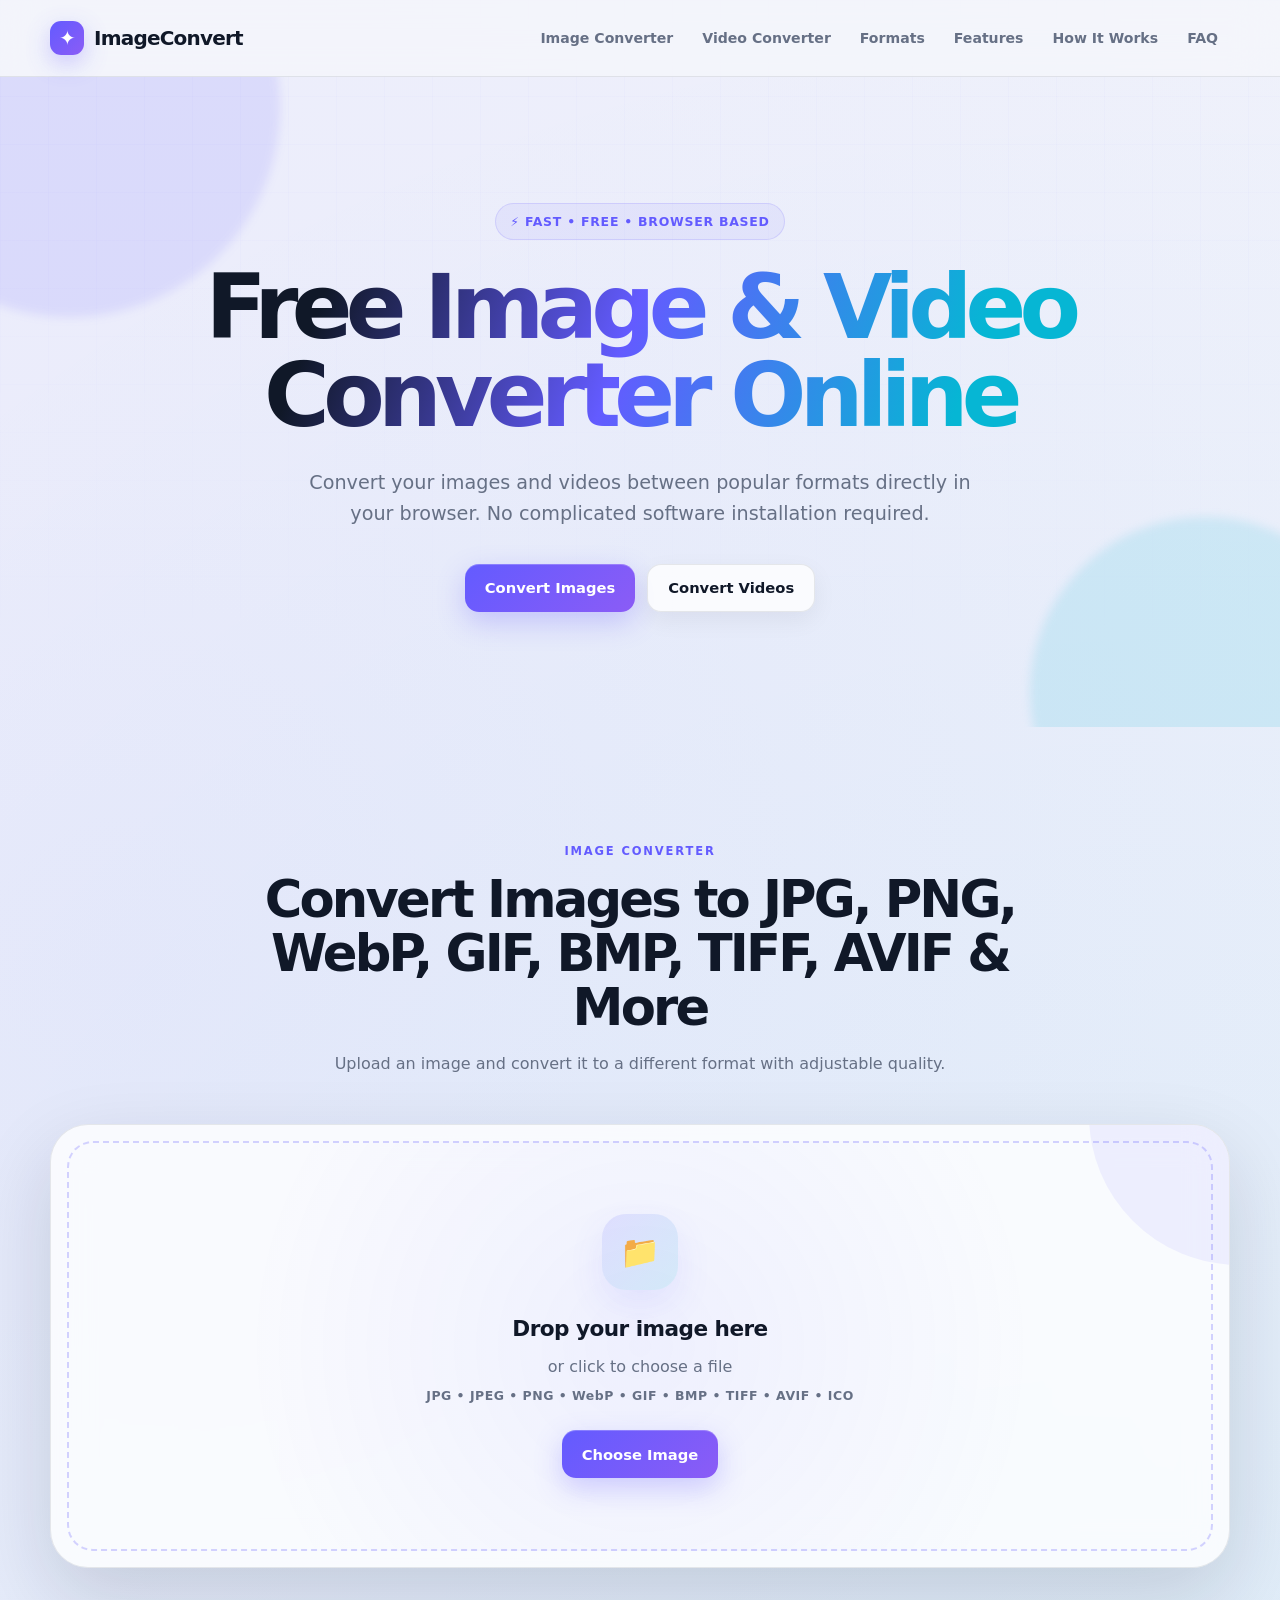
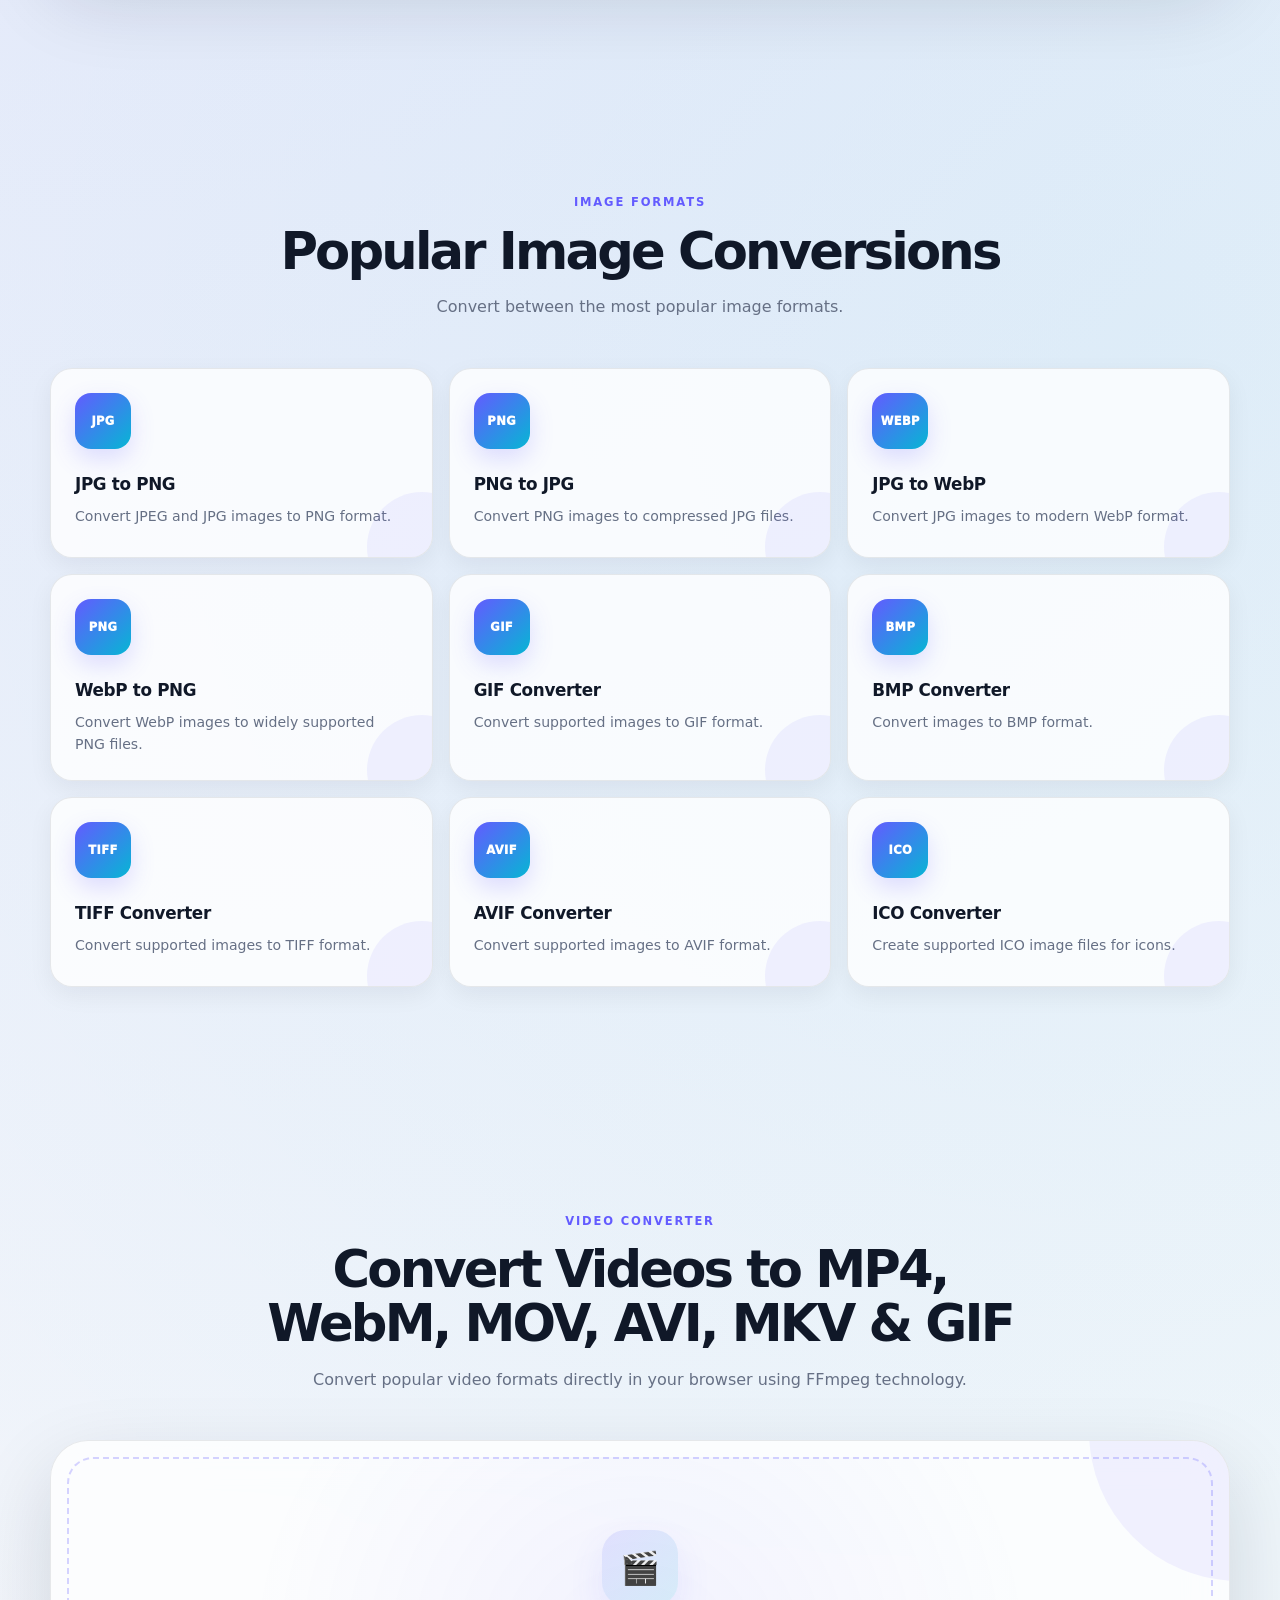
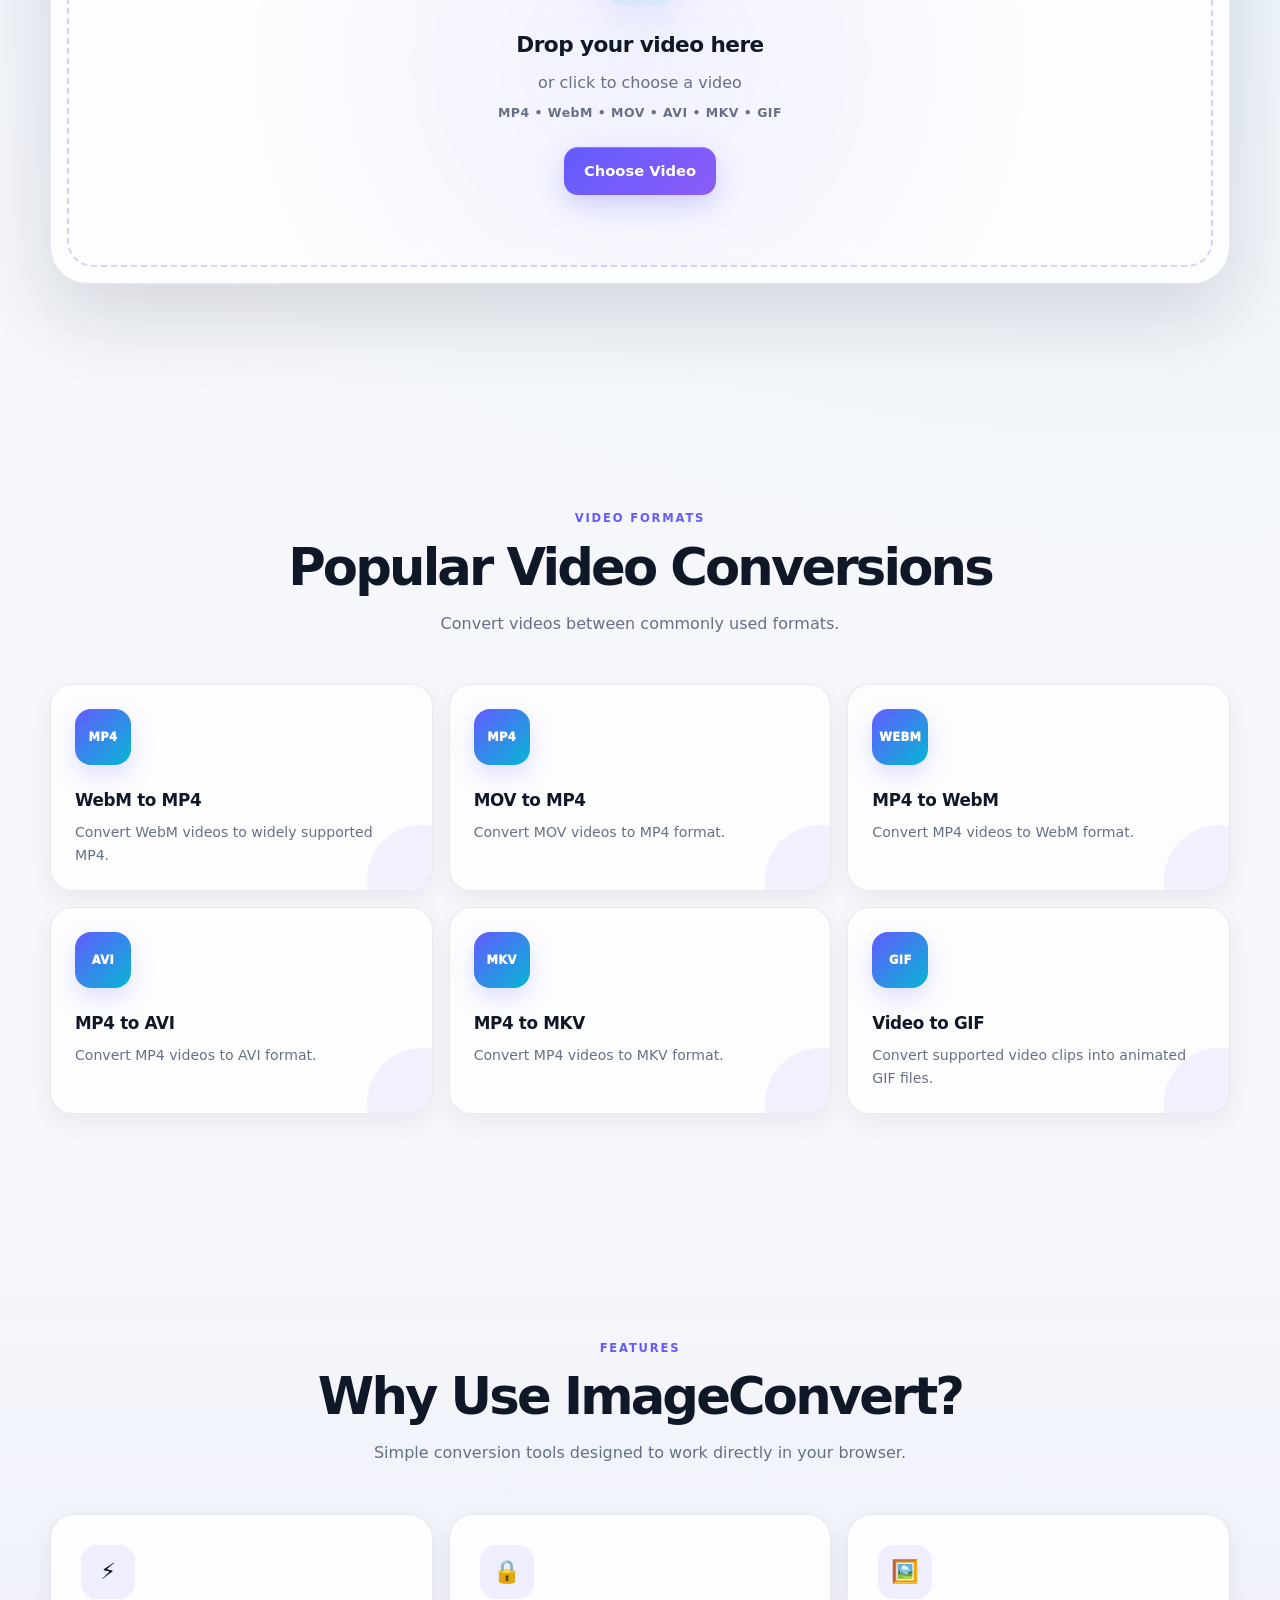
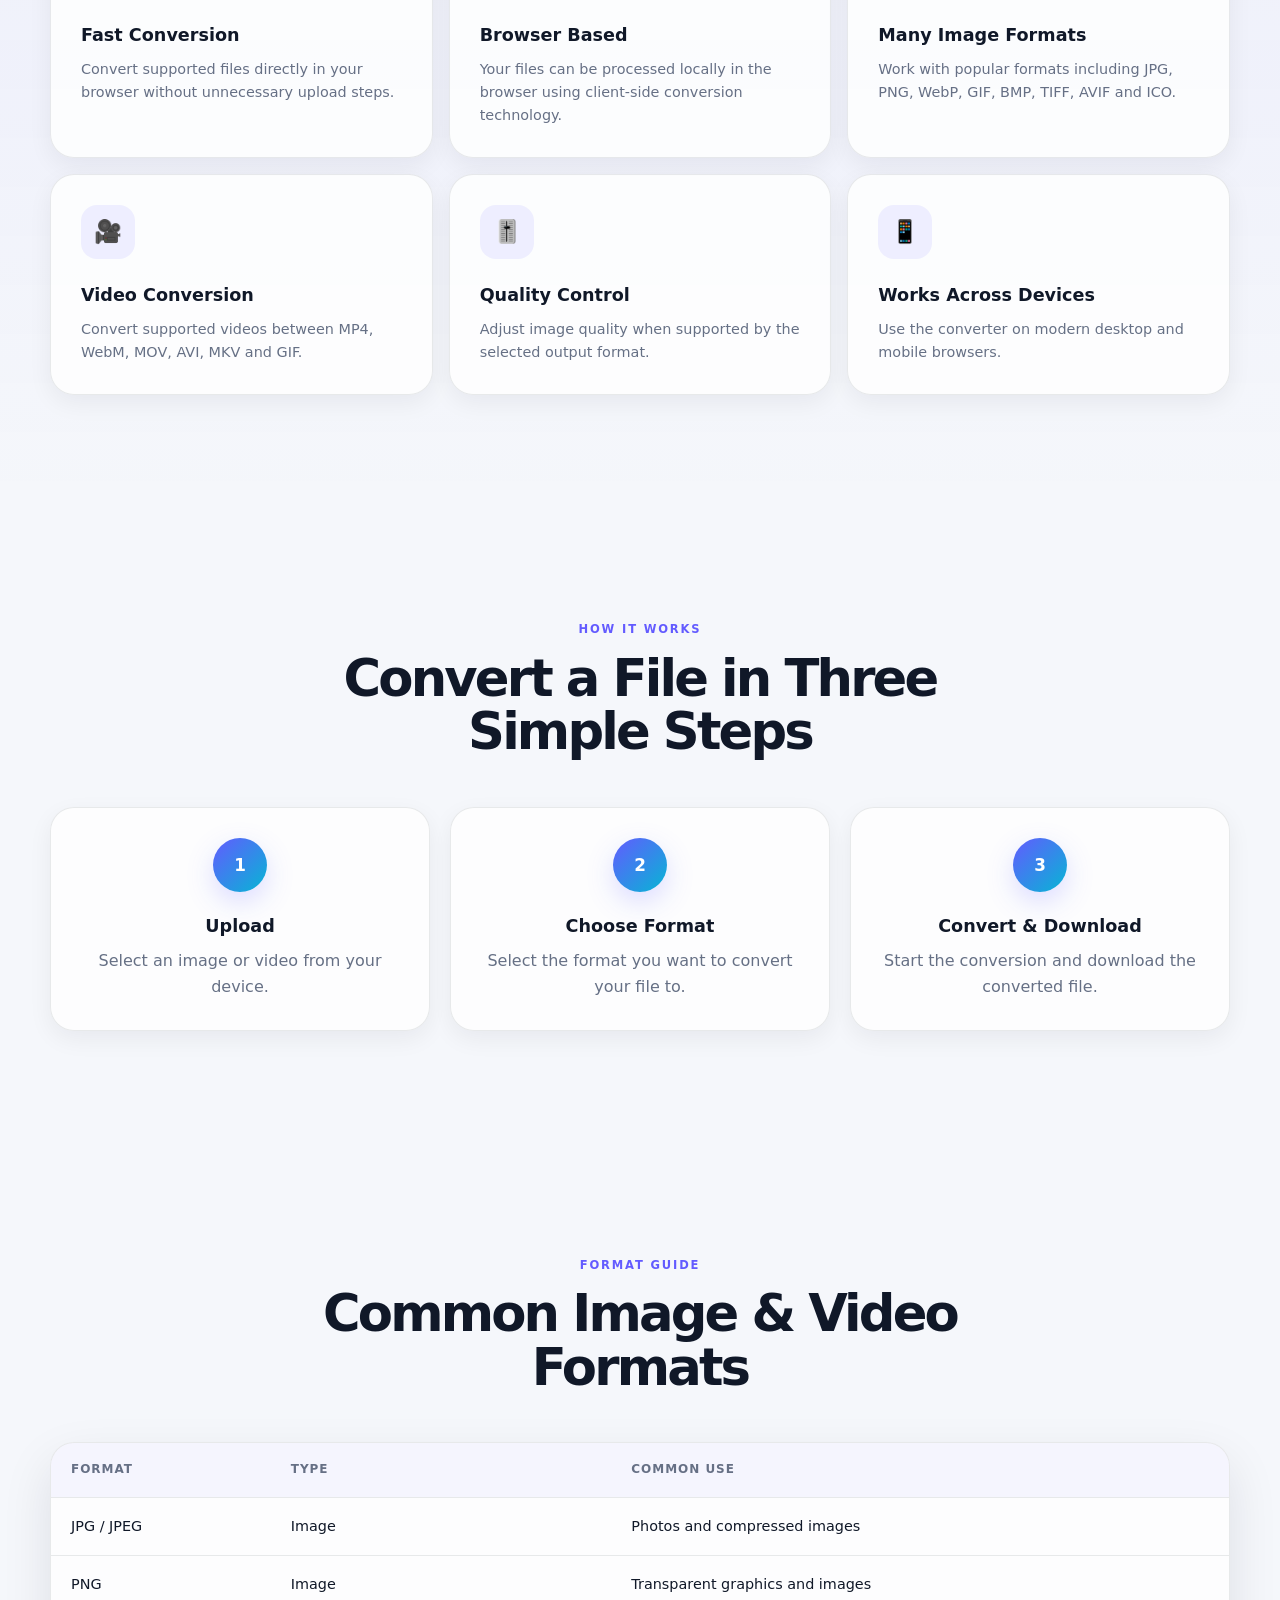
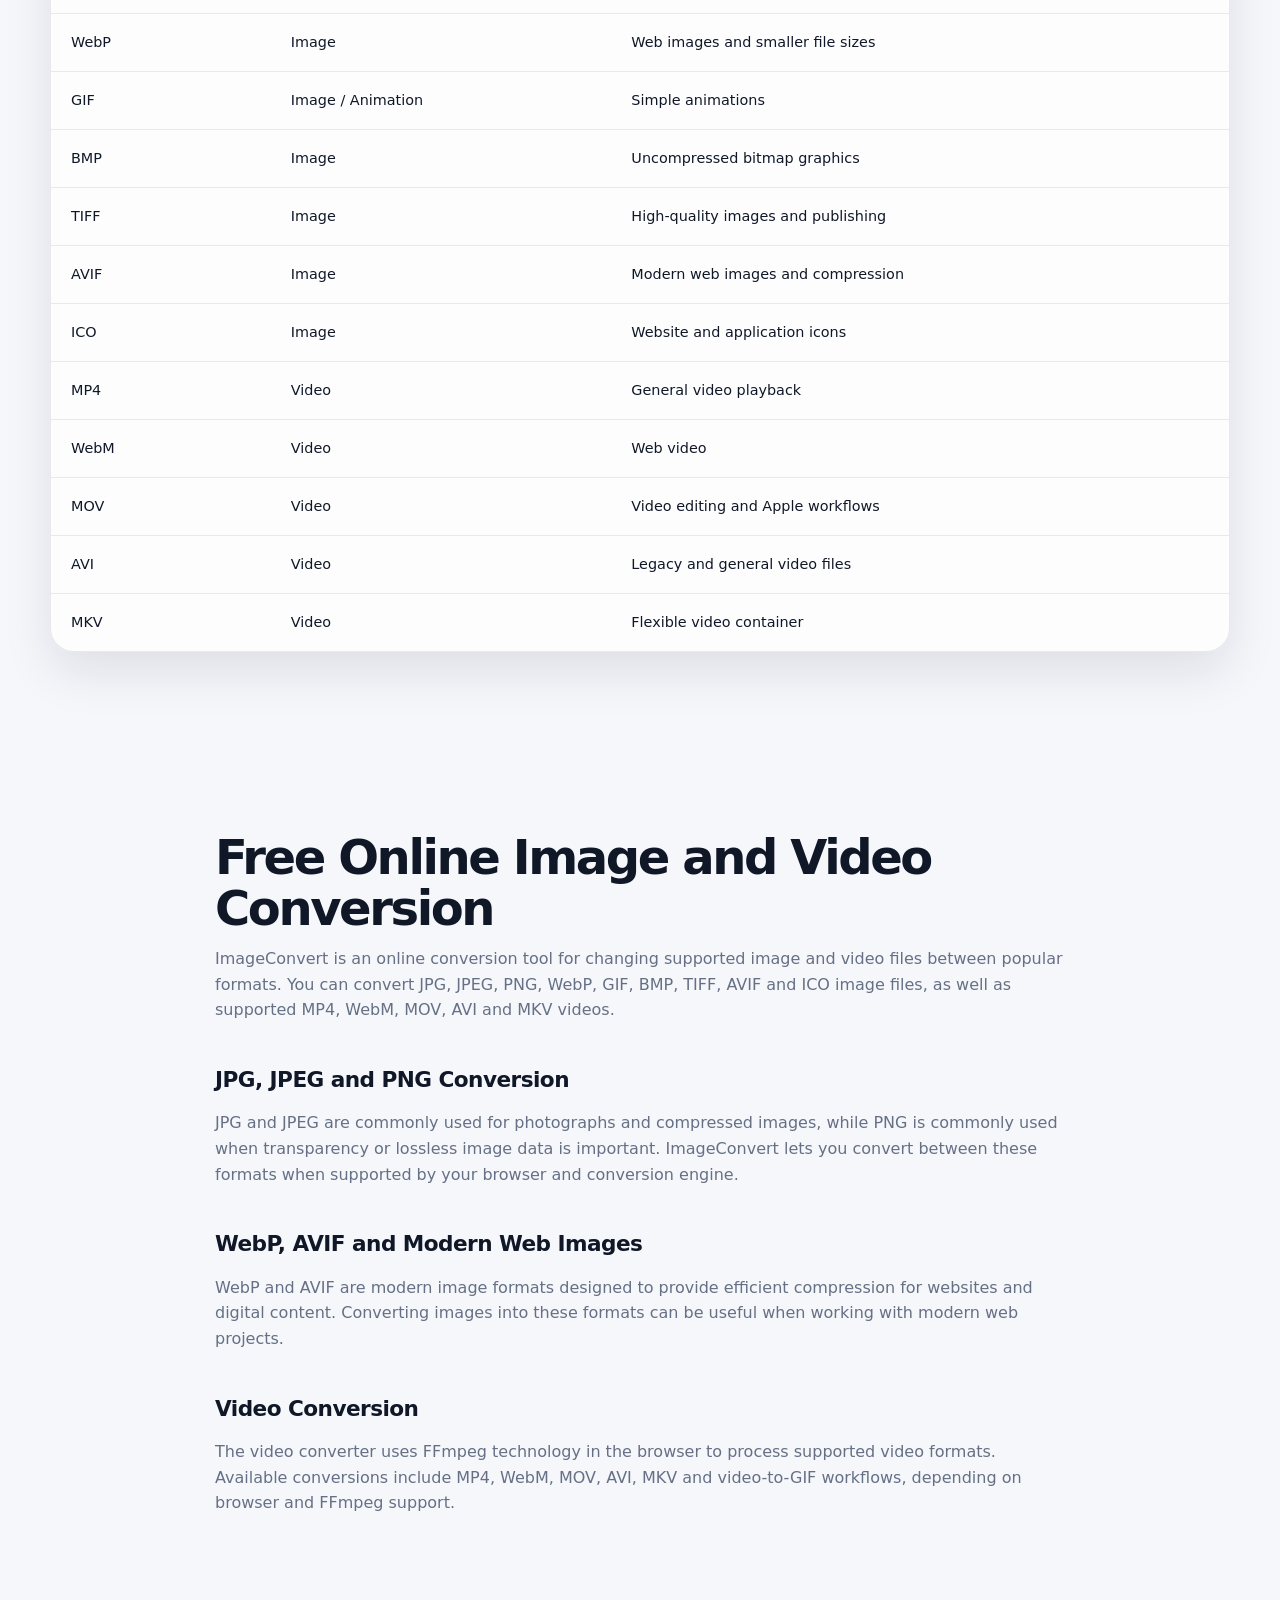
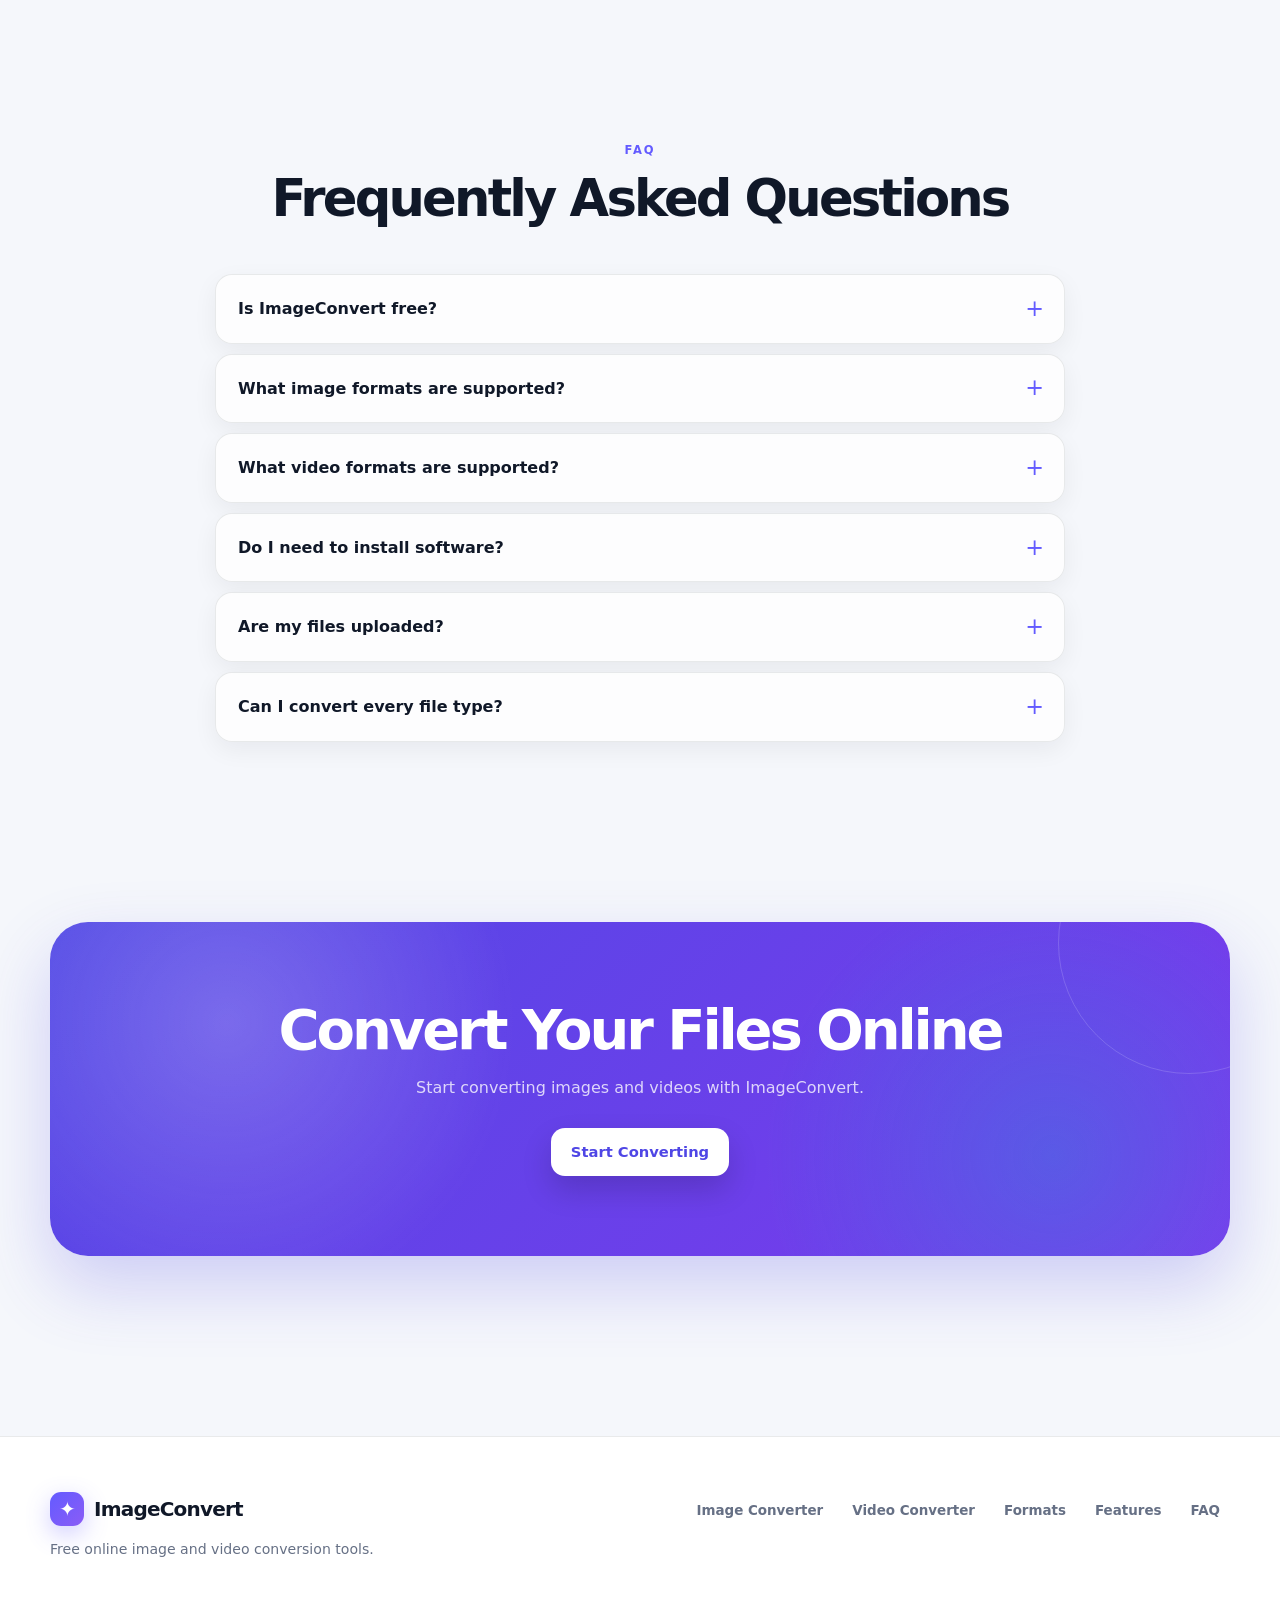
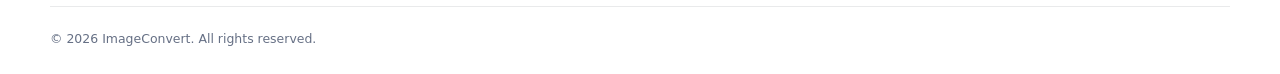
==== index.html @ 96476c04 "Modernized The Web" ====
<!DOCTYPE html>

<html lang="en">
<head>
  <meta charset="UTF-8">

  <meta name="viewport" content="width=device-width, initial-scale=1.0">

  <title>ImageConvert — Free Image & Video Converter Online</title>

<meta
name="description"
content="ImageConvert is a free online image and video converter. Convert JPG, PNG, WebP, GIF, BMP, TIFF, AVIF, ICO, MP4, WebM, MOV, AVI, MKV and more directly in your browser."

>

<meta
name="keywords"
content="image converter, video converter, JPG converter, PNG converter, WebP converter, GIF converter, BMP converter, TIFF converter, AVIF converter, ICO converter, MP4 converter, WebM converter, MOV converter, AVI converter, MKV converter, free online converter"

>

  <meta name="robots" content="index, follow">
  <meta name="author" content="ImageConvert">
  <meta name="theme-color" content="#2563eb">

  <!-- Google Search Console verification -->

  <meta name="google-site-verification" content="5adb2c5a9acb42a0">

  <!-- Favicon -->

  <link rel="icon" href="favicon.ico" type="image/x-icon">
  <link rel="shortcut icon" href="favicon.ico" type="image/x-icon">

  <!-- Open Graph -->

  <meta property="og:title" content="ImageConvert — Free Image & Video Converter">
  <meta
    property="og:description"
    content="Convert images and videos online for free. Supports JPG, PNG, WebP, GIF, BMP, TIFF, AVIF, ICO, MP4, WebM, MOV, AVI, MKV and more."
  >
  <meta property="og:type" content="website">
  <meta property="og:url" content="https://pcdemon12king.github.io/Image-Convert/">
  <meta property="og:image" content="https://pcdemon12king.github.io/Image-Convert/favicon.ico">

  <!-- Twitter -->

  <meta name="twitter:card" content="summary">
  <meta name="twitter:title" content="ImageConvert — Free Image & Video Converter">
  <meta
    name="twitter:description"
    content="Free browser-based image and video converter supporting many popular formats."
  >

  <!-- Structured Data -->

  <script type="application/ld+json">
  {
    "@context": "https://schema.org",
    "@type": "WebApplication",
    "name": "ImageConvert",
    "url": "https://pcdemon12king.github.io/Image-Convert/",
    "description": "Free online image and video converter supporting JPG, PNG, WebP, GIF, BMP, TIFF, AVIF, ICO, MP4, WebM, MOV, AVI and MKV.",
    "applicationCategory": "MultimediaApplication",
    "operatingSystem": "Web Browser",
    "offers": {
      "@type": "Offer",
      "price": "0",
      "priceCurrency": "USD"
    }
  }
  </script>

  <!-- FAQ Structured Data -->

  <script type="application/ld+json">
  {
    "@context": "https://schema.org",
    "@type": "FAQPage",
    "mainEntity": [
      {
        "@type": "Question",
        "name": "Is ImageConvert free?",
        "acceptedAnswer": {
          "@type": "Answer",
          "text": "Yes. ImageConvert provides free image and video conversion directly in your browser."
        }
      },
      {
        "@type": "Question",
        "name": "Which image formats can I convert?",
        "acceptedAnswer": {
          "@type": "Answer",
          "text": "ImageConvert supports popular image formats including JPG, JPEG, PNG, WebP, GIF, BMP, TIFF, AVIF and ICO, depending on browser and FFmpeg support."
        }
      },
      {
        "@type": "Question",
        "name": "Which video formats can I convert?",
        "acceptedAnswer": {
          "@type": "Answer",
          "text": "ImageConvert supports popular video formats including MP4, WebM, MOV, AVI and MKV, with additional formats depending on FFmpeg support."
        }
      },
      {
        "@type": "Question",
        "name": "Are my files uploaded to a server?",
        "acceptedAnswer": {
          "@type": "Answer",
          "text": "The converter is designed to process files in your browser using client-side technology."
        }
      }
    ]
  }
  </script>

  <!-- Stylesheet -->

  <link rel="stylesheet" href="style.css">
</head>

<body>

  <!-- =========================
       NAVIGATION
  ========================== -->

  <header class="navbar">
    <div class="container nav-container">


  <a href="#home" class="logo" aria-label="ImageConvert Home">
    ImageConvert
  </a>

  <nav class="nav-links" aria-label="Main navigation">
    <a href="#image-converter">Image Converter</a>
    <a href="#video-converter">Video Converter</a>
    <a href="#formats">Formats</a>
    <a href="#features">Features</a>
    <a href="#how-it-works">How It Works</a>
    <a href="#faq">FAQ</a>
  </nav>


</div>


  </header>

  <!-- =========================
       HERO
  ========================== -->

  <main id="home">


<section class="hero">
  <div class="container hero-content">

    <span class="hero-badge">
      ⚡ Fast • Free • Browser Based
    </span>

    <h1>
      Free Image & Video Converter Online
    </h1>

    <p>
      Convert your images and videos between popular formats directly
      in your browser. No complicated software installation required.
    </p>

    <div class="hero-buttons">
      <a href="#image-converter" class="button primary-button">
        Convert Images
      </a>

      <a href="#video-converter" class="button secondary-button">
        Convert Videos
      </a>
    </div>

  </div>
</section>


<!-- =========================
     IMAGE CONVERTER
========================== -->
<section id="image-converter" class="converter-section">
  <div class="container">

    <div class="section-heading">
      <span class="section-label">IMAGE CONVERTER</span>

      <h2>
        Convert Images to JPG, PNG, WebP, GIF, BMP, TIFF, AVIF & More
      </h2>

      <p>
        Upload an image and convert it to a different format with
        adjustable quality.
      </p>
    </div>


    <div class="converter-card">

      <!-- Drop Zone -->
      <div
        id="dropZone"
        class="drop-zone"
        role="button"
        tabindex="0"
        aria-label="Upload an image"
      >

        <div class="upload-icon">
          📁
        </div>

        <h3>
          Drop your image here
        </h3>

        <p>
          or click to choose a file
        </p>

        <p class="supported-text">
          JPG • JPEG • PNG • WebP • GIF • BMP • TIFF • AVIF • ICO
        </p>

        <input
          id="fileInput"
          type="file"
          accept="image/*,.jpg,.jpeg,.png,.webp,.gif,.bmp,.tif,.tiff,.avif,.ico"
          hidden
        >

        <button
          type="button"
          class="button primary-button"
          onclick="document.getElementById('fileInput').click()"
        >
          Choose Image
        </button>

      </div>


      <!-- Image Editor -->
      <div id="editor" class="editor" hidden>

        <div class="editor-preview">

          <div class="preview-container">
            <img
              id="previewImage"
              src=""
              alt="Selected image preview"
            >
          </div>

          <div class="file-details">
            <strong id="fileName">
              No file selected
            </strong>

            <div class="file-stats">
              <span id="originalSize">0 KB</span>
              <span id="dimensions">0 × 0</span>
            </div>
          </div>

        </div>


        <div class="editor-controls">

          <!-- Image Format -->
          <div class="control-group">

            <label for="formatSelect">
              Convert Image To
            </label>

            <select id="formatSelect">

              <option value="jpg">
                JPG / JPEG
              </option>

              <option value="png">
                PNG
              </option>

              <option value="webp">
                WebP
              </option>

              <option value="gif">
                GIF
              </option>

              <option value="bmp">
                BMP
              </option>

              <option value="tiff">
                TIFF
              </option>

              <option value="avif">
                AVIF
              </option>

              <option value="ico">
                ICO
              </option>

            </select>

          </div>


          <!-- Quality -->
          <div class="control-group">

            <label for="qualitySlider">
              Quality:
              <span id="qualityValue">85%</span>
            </label>

            <input
              id="qualitySlider"
              type="range"
              min="10"
              max="100"
              value="85"
            >

          </div>


          <!-- Convert -->
          <button
            id="convertButton"
            class="button primary-button convert-button"
            type="button"
          >
            Convert & Download
          </button>


          <!-- Reset -->
          <button
            id="resetButton"
            class="button secondary-button"
            type="button"
          >
            Choose Another File
          </button>

        </div>

      </div>

    </div>

  </div>
</section>


<!-- =========================
     POPULAR IMAGE CONVERSIONS
========================== -->
<section id="formats" class="popular-section">
  <div class="container">

    <div class="section-heading">

      <span class="section-label">
        IMAGE FORMATS
      </span>

      <h2>
        Popular Image Conversions
      </h2>

      <p>
        Convert between the most popular image formats.
      </p>

    </div>


    <div class="popular-grid">

      <article class="popular-card">
        <div class="format-icon">JPG</div>
        <h3>JPG to PNG</h3>
        <p>Convert JPEG and JPG images to PNG format.</p>
      </article>

      <article class="popular-card">
        <div class="format-icon">PNG</div>
        <h3>PNG to JPG</h3>
        <p>Convert PNG images to compressed JPG files.</p>
      </article>

      <article class="popular-card">
        <div class="format-icon">WEBP</div>
        <h3>JPG to WebP</h3>
        <p>Convert JPG images to modern WebP format.</p>
      </article>

      <article class="popular-card">
        <div class="format-icon">PNG</div>
        <h3>WebP to PNG</h3>
        <p>Convert WebP images to widely supported PNG files.</p>
      </article>

      <article class="popular-card">
        <div class="format-icon">GIF</div>
        <h3>GIF Converter</h3>
        <p>Convert supported images to GIF format.</p>
      </article>

      <article class="popular-card">
        <div class="format-icon">BMP</div>
        <h3>BMP Converter</h3>
        <p>Convert images to BMP format.</p>
      </article>

      <article class="popular-card">
        <div class="format-icon">TIFF</div>
        <h3>TIFF Converter</h3>
        <p>Convert supported images to TIFF format.</p>
      </article>

      <article class="popular-card">
        <div class="format-icon">AVIF</div>
        <h3>AVIF Converter</h3>
        <p>Convert supported images to AVIF format.</p>
      </article>

      <article class="popular-card">
        <div class="format-icon">ICO</div>
        <h3>ICO Converter</h3>
        <p>Create supported ICO image files for icons.</p>
      </article>

    </div>

  </div>
</section>


<!-- =========================
     VIDEO CONVERTER
========================== -->
<section id="video-converter" class="converter-section video-section">
  <div class="container">

    <div class="section-heading">

      <span class="section-label">
        VIDEO CONVERTER
      </span>

      <h2>
        Convert Videos to MP4, WebM, MOV, AVI, MKV & GIF
      </h2>

      <p>
        Convert popular video formats directly in your browser using
        FFmpeg technology.
      </p>

    </div>


    <div class="converter-card">

      <!-- Video Drop Zone -->
      <div
        id="videoDropZone"
        class="drop-zone"
        role="button"
        tabindex="0"
        aria-label="Upload a video"
      >

        <div class="upload-icon">
          🎬
        </div>

        <h3>
          Drop your video here
        </h3>

        <p>
          or click to choose a video
        </p>

        <p class="supported-text">
          MP4 • WebM • MOV • AVI • MKV • GIF
        </p>

        <input
          id="videoInput"
          type="file"
          accept="video/*,.mp4,.webm,.mov,.avi,.mkv,.gif"
          hidden
        >

        <button
          type="button"
          class="button primary-button"
          onclick="document.getElementById('videoInput').click()"
        >
          Choose Video
        </button>

      </div>


      <!-- Video Editor -->
      <div id="videoEditor" class="editor" hidden>

        <div class="editor-preview">

          <div class="preview-container">

            <video
              id="videoPreview"
              controls
              preload="metadata"
            ></video>

          </div>

          <div class="file-details">

            <strong id="videoFileName">
              No video selected
            </strong>

            <div class="file-stats">
              <span id="videoFileSize">0 KB</span>
              <span id="videoDuration">0:00</span>
            </div>

          </div>

        </div>


        <div class="editor-controls">

          <!-- Video Format -->
          <div class="control-group">

            <label for="videoFormatSelect">
              Convert Video To
            </label>

            <select id="videoFormatSelect">

              <option value="mp4">
                MP4
              </option>

              <option value="webm">
                WebM
              </option>

              <option value="mov">
                MOV
              </option>

              <option value="avi">
                AVI
              </option>

              <option value="mkv">
                MKV
              </option>

              <option value="gif">
                GIF
              </option>

            </select>

          </div>


          <!-- Video Convert -->
          <button
            id="videoConvertButton"
            class="button primary-button convert-button"
            type="button"
          >
            Convert Video & Download
          </button>


          <!-- Video Reset -->
          <button
            id="videoResetButton"
            class="button secondary-button"
            type="button"
          >
            Choose Another Video
          </button>

        </div>

      </div>

    </div>

  </div>
</section>


<!-- =========================
     VIDEO FORMATS
========================== -->
<section class="popular-section">
  <div class="container">

    <div class="section-heading">

      <span class="section-label">
        VIDEO FORMATS
      </span>

      <h2>
        Popular Video Conversions
      </h2>

      <p>
        Convert videos between commonly used formats.
      </p>

    </div>


    <div class="popular-grid">

      <article class="popular-card">
        <div class="format-icon">MP4</div>
        <h3>WebM to MP4</h3>
        <p>Convert WebM videos to widely supported MP4.</p>
      </article>

      <article class="popular-card">
        <div class="format-icon">MP4</div>
        <h3>MOV to MP4</h3>
        <p>Convert MOV videos to MP4 format.</p>
      </article>

      <article class="popular-card">
        <div class="format-icon">WEBM</div>
        <h3>MP4 to WebM</h3>
        <p>Convert MP4 videos to WebM format.</p>
      </article>

      <article class="popular-card">
        <div class="format-icon">AVI</div>
        <h3>MP4 to AVI</h3>
        <p>Convert MP4 videos to AVI format.</p>
      </article>

      <article class="popular-card">
        <div class="format-icon">MKV</div>
        <h3>MP4 to MKV</h3>
        <p>Convert MP4 videos to MKV format.</p>
      </article>

      <article class="popular-card">
        <div class="format-icon">GIF</div>
        <h3>Video to GIF</h3>
        <p>Convert supported video clips into animated GIF files.</p>
      </article>

    </div>

  </div>
</section>


<!-- =========================
     FEATURES
========================== -->
<section id="features" class="features-section">
  <div class="container">

    <div class="section-heading">

      <span class="section-label">
        FEATURES
      </span>

      <h2>
        Why Use ImageConvert?
      </h2>

      <p>
        Simple conversion tools designed to work directly in your browser.
      </p>

    </div>


    <div class="features-grid">

      <article class="feature-card">
        <div class="feature-icon">⚡</div>

        <h3>
          Fast Conversion
        </h3>

        <p>
          Convert supported files directly in your browser without
          unnecessary upload steps.
        </p>
      </article>


      <article class="feature-card">
        <div class="feature-icon">🔒</div>

        <h3>
          Browser Based
        </h3>

        <p>
          Your files can be processed locally in the browser using
          client-side conversion technology.
        </p>
      </article>


      <article class="feature-card">
        <div class="feature-icon">🖼️</div>

        <h3>
          Many Image Formats
        </h3>

        <p>
          Work with popular formats including JPG, PNG, WebP, GIF,
          BMP, TIFF, AVIF and ICO.
        </p>
      </article>


      <article class="feature-card">
        <div class="feature-icon">🎥</div>

        <h3>
          Video Conversion
        </h3>

        <p>
          Convert supported videos between MP4, WebM, MOV, AVI,
          MKV and GIF.
        </p>
      </article>


      <article class="feature-card">
        <div class="feature-icon">🎚️</div>

        <h3>
          Quality Control
        </h3>

        <p>
          Adjust image quality when supported by the selected output format.
        </p>
      </article>


      <article class="feature-card">
        <div class="feature-icon">📱</div>

        <h3>
          Works Across Devices
        </h3>

        <p>
          Use the converter on modern desktop and mobile browsers.
        </p>
      </article>

    </div>

  </div>
</section>


<!-- =========================
     HOW IT WORKS
========================== -->
<section id="how-it-works" class="how-section">
  <div class="container">

    <div class="section-heading">

      <span class="section-label">
        HOW IT WORKS
      </span>

      <h2>
        Convert a File in Three Simple Steps
      </h2>

    </div>


    <div class="steps-grid">

      <article class="step-card">

        <div class="step-number">
          1
        </div>

        <h3>
          Upload
        </h3>

        <p>
          Select an image or video from your device.
        </p>

      </article>


      <article class="step-card">

        <div class="step-number">
          2
        </div>

        <h3>
          Choose Format
        </h3>

        <p>
          Select the format you want to convert your file to.
        </p>

      </article>


      <article class="step-card">

        <div class="step-number">
          3
        </div>

        <h3>
          Convert & Download
        </h3>

        <p>
          Start the conversion and download the converted file.
        </p>

      </article>

    </div>

  </div>
</section>


<!-- =========================
     FORMAT GUIDE
========================== -->
<section class="format-guide">
  <div class="container">

    <div class="section-heading">

      <span class="section-label">
        FORMAT GUIDE
      </span>

      <h2>
        Common Image & Video Formats
      </h2>

    </div>


    <div class="format-table-wrapper">

      <table class="format-table">

        <thead>
          <tr>
            <th>Format</th>
            <th>Type</th>
            <th>Common Use</th>
          </tr>
        </thead>

        <tbody>

          <tr>
            <td>JPG / JPEG</td>
            <td>Image</td>
            <td>Photos and compressed images</td>
          </tr>

          <tr>
            <td>PNG</td>
            <td>Image</td>
            <td>Transparent graphics and images</td>
          </tr>

          <tr>
            <td>WebP</td>
            <td>Image</td>
            <td>Web images and smaller file sizes</td>
          </tr>

          <tr>
            <td>GIF</td>
            <td>Image / Animation</td>
            <td>Simple animations</td>
          </tr>

          <tr>
            <td>BMP</td>
            <td>Image</td>
            <td>Uncompressed bitmap graphics</td>
          </tr>

          <tr>
            <td>TIFF</td>
            <td>Image</td>
            <td>High-quality images and publishing</td>
          </tr>

          <tr>
            <td>AVIF</td>
            <td>Image</td>
            <td>Modern web images and compression</td>
          </tr>

          <tr>
            <td>ICO</td>
            <td>Image</td>
            <td>Website and application icons</td>
          </tr>

          <tr>
            <td>MP4</td>
            <td>Video</td>
            <td>General video playback</td>
          </tr>

          <tr>
            <td>WebM</td>
            <td>Video</td>
            <td>Web video</td>
          </tr>

          <tr>
            <td>MOV</td>
            <td>Video</td>
            <td>Video editing and Apple workflows</td>
          </tr>

          <tr>
            <td>AVI</td>
            <td>Video</td>
            <td>Legacy and general video files</td>
          </tr>

          <tr>
            <td>MKV</td>
            <td>Video</td>
            <td>Flexible video container</td>
          </tr>

        </tbody>

      </table>

    </div>

  </div>
</section>


<!-- =========================
     SEO CONTENT
========================== -->
<section class="content-section">

  <div class="container">

    <h2>
      Free Online Image and Video Conversion
    </h2>

    <p>
      ImageConvert is an online conversion tool for changing supported
      image and video files between popular formats. You can convert
      JPG, JPEG, PNG, WebP, GIF, BMP, TIFF, AVIF and ICO image files,
      as well as supported MP4, WebM, MOV, AVI and MKV videos.
    </p>

    <h3>
      JPG, JPEG and PNG Conversion
    </h3>

    <p>
      JPG and JPEG are commonly used for photographs and compressed
      images, while PNG is commonly used when transparency or lossless
      image data is important. ImageConvert lets you convert between
      these formats when supported by your browser and conversion engine.
    </p>

    <h3>
      WebP, AVIF and Modern Web Images
    </h3>

    <p>
      WebP and AVIF are modern image formats designed to provide
      efficient compression for websites and digital content. Converting
      images into these formats can be useful when working with modern
      web projects.
    </p>

    <h3>
      Video Conversion
    </h3>

    <p>
      The video converter uses FFmpeg technology in the browser to
      process supported video formats. Available conversions include
      MP4, WebM, MOV, AVI, MKV and video-to-GIF workflows, depending
      on browser and FFmpeg support.
    </p>

  </div>

</section>


<!-- =========================
     FAQ
========================== -->
<section id="faq" class="faq-section">

  <div class="container">

    <div class="section-heading">

      <span class="section-label">
        FAQ
      </span>

      <h2>
        Frequently Asked Questions
      </h2>

    </div>


    <div class="faq-list">

      <details class="faq-item">

        <summary>
          Is ImageConvert free?
        </summary>

        <p>
          Yes. ImageConvert is designed as a free browser-based
          image and video conversion tool.
        </p>

      </details>


      <details class="faq-item">

        <summary>
          What image formats are supported?
        </summary>

        <p>
          The interface supports popular formats including JPG,
          JPEG, PNG, WebP, GIF, BMP, TIFF, AVIF and ICO. Actual
          conversion support can depend on the browser and FFmpeg build.
        </p>

      </details>


      <details class="faq-item">

        <summary>
          What video formats are supported?
        </summary>

        <p>
          The video converter interface supports MP4, WebM, MOV,
          AVI, MKV and GIF workflows. Actual codec support depends
          on the FFmpeg build used by the application.
        </p>

      </details>


      <details class="faq-item">

        <summary>
          Do I need to install software?
        </summary>

        <p>
          No. ImageConvert runs in a modern web browser.
        </p>

      </details>


      <details class="faq-item">

        <summary>
          Are my files uploaded?
        </summary>

        <p>
          The application is designed to process files locally in
          the browser. Your browser and the selected conversion
          operation determine how the file is processed.
        </p>

      </details>


      <details class="faq-item">

        <summary>
          Can I convert every file type?
        </summary>

        <p>
          Not necessarily. Supported formats and codecs depend on
          browser capabilities and the FFmpeg build included with
          the application. Some specialized formats may require
          additional processing support.
        </p>

      </details>

    </div>

  </div>

</section>


<!-- =========================
     CALL TO ACTION
========================== -->
<section class="cta-section">

  <div class="container">

    <div class="cta-content">

      <h2>
        Convert Your Files Online
      </h2>

      <p>
        Start converting images and videos with ImageConvert.
      </p>

      <a
        href="#image-converter"
        class="button primary-button"
      >
        Start Converting
      </a>

    </div>

  </div>

</section>


  </main>

  <!-- =========================
       FOOTER
  ========================== -->

  <footer class="footer">


<div class="container footer-content">

  <div>

    <a href="#home" class="logo">
      ImageConvert
    </a>

    <p>
      Free online image and video conversion tools.
    </p>

  </div>


  <div class="footer-links">

    <a href="#image-converter">
      Image Converter
    </a>

    <a href="#video-converter">
      Video Converter
    </a>

    <a href="#formats">
      Formats
    </a>

    <a href="#features">
      Features
    </a>

    <a href="#faq">
      FAQ
    </a>

  </div>

</div>


<div class="container footer-bottom">

  <p>
    © 2026 ImageConvert. All rights reserved.
  </p>

</div>


  </footer>

  <!-- =========================
       NOSCRIPT
  ========================== -->

  <noscript>
    <div class="noscript-message">
      ImageConvert requires JavaScript to perform file conversions.
      Please enable JavaScript in your browser.
    </div>
  </noscript>

  <!-- =========================
       FFMPEG.WASM
  ========================== -->

  <script src="https://cdn.jsdelivr.net/npm/@ffmpeg/ffmpeg@0.12.15/dist/umd/index.js"></script>

  <script src="https://cdn.jsdelivr.net/npm/@ffmpeg/util@0.12.2/dist/umd/index.js"></script>

  <!-- Application JavaScript -->

  <script src="app.js"></script>

</body>
</html>
---- style.css ----
:root {
--bg: #f5f7fb;
--bg-secondary: #ffffff;
--surface: rgba(255, 255, 255, 0.78);
--surface-solid: #ffffff;
--text: #101828;
--text-secondary: #667085;
--border: rgba(16, 24, 40, 0.09);
--primary: #635bff;
--primary-dark: #4f46e5;
--primary-light: #8b5cf6;
--accent: #06b6d4;
--success: #10b981;
--danger: #ef4444;
--shadow-sm: 0 8px 25px rgba(16, 24, 40, 0.06);
--shadow-md: 0 20px 50px rgba(16, 24, 40, 0.10);
--shadow-lg: 0 30px 80px rgba(16, 24, 40, 0.14);
--radius-sm: 12px;
--radius-md: 20px;
--radius-lg: 30px;
--radius-xl: 38px;
--max-width: 1180px;
--transition: 220ms cubic-bezier(.2, .8, .2, 1);
}

html[data-theme="dark"],
body.dark-mode {
--bg: #070a12;
--bg-secondary: #0d111c;
--surface: rgba(17, 24, 39, 0.76);
--surface-solid: #111827;
--text: #f8fafc;
--text-secondary: #94a3b8;
--border: rgba(255, 255, 255, 0.09);
--shadow-sm: 0 8px 25px rgba(0, 0, 0, 0.22);
--shadow-md: 0 20px 50px rgba(0, 0, 0, 0.30);
--shadow-lg: 0 30px 80px rgba(0, 0, 0, 0.40);
}

* {
  margin: 0;
  padding: 0;
  box-sizing: border-box;
  }

html {
scroll-behavior: smooth;
}

body {
min-height: 100vh;
background:
radial-gradient(circle at 10% 10%, rgba(99, 91, 255, 0.09), transparent 28%),
radial-gradient(circle at 90% 20%, rgba(6, 182, 212, 0.08), transparent 25%),
var(--bg);
color: var(--text);
font-family:
Inter,
ui-sans-serif,
system-ui,
-apple-system,
BlinkMacSystemFont,
"Segoe UI",
sans-serif;
line-height: 1.6;
overflow-x: hidden;
transition:
background var(--transition),
color var(--transition);
}

body::before {
content: "";
position: fixed;
inset: 0;
pointer-events: none;
z-index: -1;
background-image:
linear-gradient(rgba(99, 91, 255, 0.025) 1px, transparent 1px),
linear-gradient(90deg, rgba(99, 91, 255, 0.025) 1px, transparent 1px);
background-size: 48px 48px;
mask-image: linear-gradient(to bottom, black, transparent 75%);
}

a {
color: inherit;
text-decoration: none;
}

button,
input,
select {
font: inherit;
}

button {
border: 0;
}

img,
video {
max-width: 100%;
display: block;
}

.container {
width: min(calc(100% - 40px), var(--max-width));
margin-inline: auto;
}

/* =========================================
NAVBAR
========================================= */

.navbar {
position: sticky;
top: 0;
z-index: 1000;
border-bottom: 1px solid var(--border);
background: rgba(245, 247, 251, 0.72);
backdrop-filter: blur(22px);
-webkit-backdrop-filter: blur(22px);
transition:
background var(--transition),
border-color var(--transition);
}

body.dark-mode .navbar {
background: rgba(7, 10, 18, 0.72);
}

.nav-container {
min-height: 76px;
display: flex;
align-items: center;
justify-content: space-between;
gap: 24px;
}

.logo {
display: inline-flex;
align-items: center;
gap: 10px;
font-size: 1.25rem;
font-weight: 850;
letter-spacing: -0.04em;
white-space: nowrap;
}

.logo::before {
content: "✦";
width: 34px;
height: 34px;
display: grid;
place-items: center;
border-radius: 11px;
color: white;
background:
linear-gradient(135deg, var(--primary), var(--primary-light));
box-shadow: 0 8px 25px rgba(99, 91, 255, 0.30);
}

.nav-links {
display: flex;
align-items: center;
justify-content: center;
gap: 5px;
}

.nav-links a {
padding: 9px 12px;
border-radius: 10px;
color: var(--text-secondary);
font-size: 0.88rem;
font-weight: 650;
transition:
color var(--transition),
background var(--transition),
transform var(--transition);
}

.nav-links a:hover {
color: var(--text);
background: rgba(99, 91, 255, 0.08);
transform: translateY(-1px);
}

.theme-button {
width: 42px;
height: 42px;
flex: 0 0 42px;
display: grid;
place-items: center;
cursor: pointer;
border: 1px solid var(--border);
border-radius: 13px;
background: var(--surface);
color: var(--text);
box-shadow: var(--shadow-sm);
transition:
transform var(--transition),
background var(--transition),
box-shadow var(--transition);
}

.theme-button:hover {
transform: translateY(-2px) rotate(5deg);
box-shadow: var(--shadow-md);
}

/* =========================================
HERO
========================================= */

.hero {
position: relative;
min-height: 650px;
display: grid;
place-items: center;
padding: 110px 0 100px;
overflow: hidden;
}

.hero::before,
.hero::after {
content: "";
position: absolute;
border-radius: 50%;
filter: blur(5px);
pointer-events: none;
animation: floatOrb 9s ease-in-out infinite;
}

.hero::before {
width: 420px;
height: 420px;
top: -180px;
left: -140px;
background: rgba(99, 91, 255, 0.13);
}

.hero::after {
width: 350px;
height: 350px;
right: -100px;
bottom: -140px;
background: rgba(6, 182, 212, 0.12);
animation-delay: -3s;
}

.hero-content {
position: relative;
z-index: 2;
max-width: 900px;
text-align: center;
}

.hero-badge {
display: inline-flex;
align-items: center;
gap: 8px;
margin-bottom: 24px;
padding: 8px 14px;
border: 1px solid rgba(99, 91, 255, 0.16);
border-radius: 999px;
color: var(--primary);
background: rgba(99, 91, 255, 0.07);
font-size: 0.78rem;
font-weight: 800;
letter-spacing: 0.06em;
text-transform: uppercase;
}

.hero h1 {
max-width: 920px;
margin-inline: auto;
font-size: clamp(3rem, 7vw, 6.4rem);
line-height: 0.98;
letter-spacing: -0.075em;
font-weight: 900;
background:
linear-gradient(
110deg,
var(--text) 15%,
var(--primary) 48%,
var(--accent) 85%
);
-webkit-background-clip: text;
background-clip: text;
color: transparent;
}

.hero p {
max-width: 700px;
margin: 28px auto 0;
color: var(--text-secondary);
font-size: clamp(1rem, 2vw, 1.2rem);
}

.hero-buttons {
margin-top: 34px;
display: flex;
justify-content: center;
flex-wrap: wrap;
gap: 12px;
}

/* =========================================
BUTTONS
========================================= */

.button {
min-height: 48px;
display: inline-flex;
align-items: center;
justify-content: center;
gap: 9px;
padding: 0 20px;
border-radius: 14px;
cursor: pointer;
font-size: 0.92rem;
font-weight: 800;
transition:
transform var(--transition),
box-shadow var(--transition),
background var(--transition),
border-color var(--transition);
}

.button:hover {
transform: translateY(-3px);
}

.button:active {
transform: translateY(-1px) scale(0.98);
}

.primary-button {
color: white;
background:
linear-gradient(135deg, var(--primary), var(--primary-light));
box-shadow:
0 10px 28px rgba(99, 91, 255, 0.28),
inset 0 1px rgba(255, 255, 255, 0.22);
}

.primary-button:hover {
box-shadow:
0 16px 38px rgba(99, 91, 255, 0.38),
inset 0 1px rgba(255, 255, 255, 0.25);
}

.secondary-button {
color: var(--text);
border: 1px solid var(--border);
background: var(--surface);
box-shadow: var(--shadow-sm);
}

.secondary-button:hover {
border-color: rgba(99, 91, 255, 0.25);
background: rgba(99, 91, 255, 0.07);
}

.convert-button {
width: 100%;
}

.convert-button:disabled {
cursor: not-allowed;
opacity: 0.55;
transform: none;
}

/* =========================================
SECTIONS
========================================= */

.converter-section,
.popular-section,
.features-section,
.how-section,
.format-guide,
.content-section,
.faq-section,
.cta-section {
padding: 110px 0;
}

.section-heading {
max-width: 760px;
margin: 0 auto 48px;
text-align: center;
}

.section-label {
display: inline-block;
margin-bottom: 13px;
color: var(--primary);
font-size: 0.72rem;
font-weight: 900;
letter-spacing: 0.16em;
text-transform: uppercase;
}

.section-heading h2 {
font-size: clamp(2rem, 4vw, 3.5rem);
line-height: 1.05;
letter-spacing: -0.055em;
font-weight: 850;
}

.section-heading p {
margin-top: 16px;
color: var(--text-secondary);
}

/* =========================================
CONVERTER CARD
========================================= */

.converter-card {
position: relative;
overflow: hidden;
padding: 16px;
border: 1px solid var(--border);
border-radius: var(--radius-xl);
background: var(--surface);
box-shadow: var(--shadow-lg);
backdrop-filter: blur(20px);
-webkit-backdrop-filter: blur(20px);
}

.converter-card::before {
content: "";
position: absolute;
width: 300px;
height: 300px;
right: -160px;
top: -160px;
border-radius: 50%;
background: rgba(99, 91, 255, 0.08);
pointer-events: none;
}

/* =========================================
DROP ZONE
========================================= */

.drop-zone {
position: relative;
min-height: 410px;
display: flex;
flex-direction: column;
align-items: center;
justify-content: center;
padding: 50px 25px;
text-align: center;
border: 2px dashed rgba(99, 91, 255, 0.26);
border-radius: 26px;
background:
radial-gradient(
circle at center,
rgba(99, 91, 255, 0.07),
transparent 65%
);
cursor: pointer;
transition:
transform var(--transition),
border-color var(--transition),
background var(--transition),
box-shadow var(--transition);
}

.drop-zone:hover {
border-color: var(--primary);
background:
radial-gradient(
circle at center,
rgba(99, 91, 255, 0.12),
transparent 68%
);
box-shadow:
inset 0 0 50px rgba(99, 91, 255, 0.04);
}

.drop-zone.dragover {
border-color: var(--accent);
transform: scale(0.995);
background:
radial-gradient(
circle at center,
rgba(6, 182, 212, 0.13),
transparent 70%
);
}

.upload-icon {
width: 76px;
height: 76px;
display: grid;
place-items: center;
margin-bottom: 22px;
border-radius: 24px;
font-size: 2rem;
background:
linear-gradient(
135deg,
rgba(99, 91, 255, 0.14),
rgba(6, 182, 212, 0.12)
);
box-shadow:
0 15px 35px rgba(99, 91, 255, 0.10);
animation: uploadFloat 3.5s ease-in-out infinite;
}

.drop-zone h3 {
font-size: 1.35rem;
letter-spacing: -0.025em;
}

.drop-zone p {
margin-top: 7px;
color: var(--text-secondary);
}

.drop-zone .button {
margin-top: 24px;
}

.supported-text {
max-width: 700px;
font-size: 0.78rem;
font-weight: 700;
letter-spacing: 0.04em;
}

/* =========================================
EDITOR
========================================= */

.editor {
display: grid;
grid-template-columns: minmax(0, 1.35fr) minmax(300px, 0.65fr);
gap: 22px;
padding: 12px;
}

.editor-preview {
min-width: 0;
overflow: hidden;
border: 1px solid var(--border);
border-radius: 24px;
background: var(--surface-solid);
box-shadow: var(--shadow-sm);
}

.preview-container {
min-height: 430px;
display: grid;
place-items: center;
padding: 25px;
overflow: hidden;
background:
linear-gradient(45deg, rgba(127, 127, 127, 0.08) 25%, transparent 25%),
linear-gradient(-45deg, rgba(127, 127, 127, 0.08) 25%, transparent 25%),
linear-gradient(45deg, transparent 75%, rgba(127, 127, 127, 0.08) 75%),
linear-gradient(-45deg, transparent 75%, rgba(127, 127, 127, 0.08) 75%);
background-size: 28px 28px;
background-position: 0 0, 0 14px, 14px -14px, -14px 0;
}

.preview-container img {
max-height: 430px;
width: auto;
object-fit: contain;
border-radius: 14px;
box-shadow: 0 20px 50px rgba(0, 0, 0, 0.18);
}

.preview-container video {
width: 100%;
max-height: 430px;
border-radius: 16px;
background: #000;
box-shadow: 0 20px 50px rgba(0, 0, 0, 0.22);
}

.file-details {
display: flex;
align-items: center;
justify-content: space-between;
gap: 18px;
padding: 18px 20px;
}

.file-details strong {
min-width: 0;
overflow: hidden;
text-overflow: ellipsis;
white-space: nowrap;
}

.file-stats {
display: flex;
flex-wrap: wrap;
gap: 8px;
color: var(--text-secondary);
font-size: 0.78rem;
font-weight: 700;
}

.file-stats span {
padding: 6px 9px;
border-radius: 9px;
background: var(--bg);
border: 1px solid var(--border);
}

.editor-controls {
display: flex;
flex-direction: column;
justify-content: center;
gap: 18px;
padding: 25px;
border: 1px solid var(--border);
border-radius: 24px;
background: var(--surface-solid);
box-shadow: var(--shadow-sm);
}

.control-group {
display: flex;
flex-direction: column;
gap: 9px;
}

.control-group label {
color: var(--text-secondary);
font-size: 0.82rem;
font-weight: 800;
}

select {
width: 100%;
min-height: 50px;
padding: 0 15px;
color: var(--text);
border: 1px solid var(--border);
border-radius: 13px;
outline: none;
background: var(--bg);
cursor: pointer;
transition:
border-color var(--transition),
box-shadow var(--transition);
}

select:focus {
border-color: var(--primary);
box-shadow: 0 0 0 4px rgba(99, 91, 255, 0.10);
}

input[type="range"] {
width: 100%;
accent-color: var(--primary);
cursor: pointer;
}

/* =========================================
POPULAR FORMAT CARDS
========================================= */

.popular-section {
position: relative;
}

.popular-grid {
display: grid;
grid-template-columns: repeat(3, 1fr);
gap: 16px;
}

.popular-card {
position: relative;
overflow: hidden;
min-height: 190px;
padding: 24px;
border: 1px solid var(--border);
border-radius: 22px;
background: var(--surface);
box-shadow: var(--shadow-sm);
cursor: pointer;
transition:
transform var(--transition),
box-shadow var(--transition),
border-color var(--transition);
}

.popular-card::after {
content: "";
position: absolute;
width: 110px;
height: 110px;
right: -45px;
bottom: -45px;
border-radius: 50%;
background: rgba(99, 91, 255, 0.08);
transition: transform 350ms ease;
}

.popular-card:hover {
transform: translateY(-8px);
border-color: rgba(99, 91, 255, 0.20);
box-shadow: var(--shadow-md);
}

.popular-card:hover::after {
transform: scale(1.8);
}

.format-icon {
width: 56px;
height: 56px;
display: grid;
place-items: center;
margin-bottom: 22px;
border-radius: 16px;
color: white;
background:
linear-gradient(135deg, var(--primary), var(--accent));
font-size: 0.72rem;
font-weight: 950;
letter-spacing: 0.03em;
box-shadow: 0 10px 25px rgba(99, 91, 255, 0.20);
}

.popular-card h3 {
font-size: 1.05rem;
letter-spacing: -0.02em;
}

.popular-card p {
margin-top: 7px;
color: var(--text-secondary);
font-size: 0.88rem;
}

/* =========================================
FEATURES
========================================= */

.features-section {
background:
linear-gradient(
180deg,
transparent,
rgba(99, 91, 255, 0.035),
transparent
);
}

.features-grid {
display: grid;
grid-template-columns: repeat(3, 1fr);
gap: 16px;
}

.feature-card {
padding: 30px;
border: 1px solid var(--border);
border-radius: 24px;
background: var(--surface);
box-shadow: var(--shadow-sm);
transition:
transform var(--transition),
box-shadow var(--transition),
border-color var(--transition);
}

.feature-card:hover {
transform: translateY(-7px);
border-color: rgba(99, 91, 255, 0.18);
box-shadow: var(--shadow-md);
}

.feature-icon {
width: 54px;
height: 54px;
display: grid;
place-items: center;
margin-bottom: 22px;
border-radius: 16px;
font-size: 1.4rem;
background: rgba(99, 91, 255, 0.09);
}

.feature-card h3 {
font-size: 1.1rem;
}

.feature-card p {
margin-top: 9px;
color: var(--text-secondary);
font-size: 0.9rem;
}

/* =========================================
HOW IT WORKS
========================================= */

.steps-grid {
display: grid;
grid-template-columns: repeat(3, 1fr);
gap: 20px;
}

.step-card {
position: relative;
padding: 30px;
text-align: center;
border: 1px solid var(--border);
border-radius: 24px;
background: var(--surface);
box-shadow: var(--shadow-sm);
}

.step-number {
width: 54px;
height: 54px;
display: grid;
place-items: center;
margin: 0 auto 20px;
border-radius: 50%;
color: white;
background:
linear-gradient(135deg, var(--primary), var(--accent));
font-size: 1.05rem;
font-weight: 900;
box-shadow: 0 10px 28px rgba(99, 91, 255, 0.22);
}

.step-card h3 {
font-size: 1.1rem;
}

.step-card p {
margin-top: 8px;
color: var(--text-secondary);
}

/* =========================================
FORMAT TABLE
========================================= */

.format-guide {
overflow: hidden;
}

.format-table-wrapper {
overflow-x: auto;
border: 1px solid var(--border);
border-radius: 24px;
background: var(--surface);
box-shadow: var(--shadow-md);
}

.format-table {
width: 100%;
border-collapse: collapse;
min-width: 650px;
}

.format-table th,
.format-table td {
padding: 17px 20px;
text-align: left;
border-bottom: 1px solid var(--border);
}

.format-table th {
color: var(--text-secondary);
background: rgba(99, 91, 255, 0.05);
font-size: 0.75rem;
font-weight: 850;
letter-spacing: 0.08em;
text-transform: uppercase;
}

.format-table td {
font-size: 0.9rem;
}

.format-table tr:last-child td {
border-bottom: 0;
}

.format-table tbody tr {
transition: background var(--transition);
}

.format-table tbody tr:hover {
background: rgba(99, 91, 255, 0.045);
}

/* =========================================
SEO CONTENT
========================================= */

.content-section {
padding-top: 70px;
}

.content-section .container {
max-width: 850px;
}

.content-section h2 {
font-size: clamp(2rem, 4vw, 3rem);
line-height: 1.05;
letter-spacing: -0.05em;
}

.content-section h3 {
margin-top: 40px;
font-size: 1.35rem;
letter-spacing: -0.025em;
}

.content-section p {
margin-top: 13px;
color: var(--text-secondary);
}

/* =========================================
FAQ
========================================= */

.faq-list {
max-width: 850px;
margin-inline: auto;
display: grid;
gap: 10px;
}

.faq-item {
overflow: hidden;
border: 1px solid var(--border);
border-radius: 17px;
background: var(--surface);
box-shadow: var(--shadow-sm);
}

.faq-item summary {
position: relative;
padding: 21px 52px 21px 22px;
cursor: pointer;
list-style: none;
font-weight: 800;
transition: background var(--transition);
}

.faq-item summary::-webkit-details-marker {
display: none;
}

.faq-item summary::after {
content: "+";
position: absolute;
right: 20px;
top: 50%;
transform: translateY(-50%);
color: var(--primary);
font-size: 1.4rem;
font-weight: 500;
transition: transform var(--transition);
}

.faq-item[open] summary {
background: rgba(99, 91, 255, 0.045);
}

.faq-item[open] summary::after {
transform: translateY(-50%) rotate(45deg);
}

.faq-item p {
padding: 0 22px 22px;
color: var(--text-secondary);
}

/* =========================================
CTA
========================================= */

.cta-section {
padding-top: 70px;
}

.cta-content {
position: relative;
overflow: hidden;
padding: 80px 35px;
text-align: center;
border-radius: var(--radius-xl);
background:
radial-gradient(circle at 15% 30%, rgba(255, 255, 255, 0.20), transparent 28%),
radial-gradient(circle at 85% 70%, rgba(6, 182, 212, 0.24), transparent 28%),
linear-gradient(135deg, #5148e5, #7c3aed);
color: white;
box-shadow: 0 30px 70px rgba(79, 70, 229, 0.24);
}

.cta-content::before {
content: "";
position: absolute;
width: 260px;
height: 260px;
border-radius: 50%;
right: -90px;
top: -110px;
border: 1px solid rgba(255, 255, 255, 0.16);
}

.cta-content h2 {
position: relative;
font-size: clamp(2rem, 5vw, 3.5rem);
line-height: 1;
letter-spacing: -0.055em;
}

.cta-content p {
position: relative;
margin: 17px auto 28px;
max-width: 550px;
color: rgba(255, 255, 255, 0.78);
}

.cta-content .primary-button {
color: var(--primary-dark);
background: white;
box-shadow: 0 14px 30px rgba(0, 0, 0, 0.16);
}

.cta-content .primary-button:hover {
box-shadow: 0 20px 40px rgba(0, 0, 0, 0.22);
}

/* =========================================
FOOTER
========================================= */

.footer {
margin-top: 70px;
padding: 55px 0 25px;
border-top: 1px solid var(--border);
background: var(--bg-secondary);
}

.footer-content {
display: flex;
align-items: flex-start;
justify-content: space-between;
gap: 40px;
}

.footer-content p {
max-width: 350px;
margin-top: 12px;
color: var(--text-secondary);
font-size: 0.88rem;
}

.footer-links {
display: flex;
flex-wrap: wrap;
justify-content: flex-end;
gap: 9px;
}

.footer-links a {
padding: 8px 10px;
border-radius: 9px;
color: var(--text-secondary);
font-size: 0.84rem;
font-weight: 700;
transition:
color var(--transition),
background var(--transition);
}

.footer-links a:hover {
color: var(--text);
background: rgba(99, 91, 255, 0.07);
}

.footer-bottom {
margin-top: 45px;
padding-top: 22px;
border-top: 1px solid var(--border);
color: var(--text-secondary);
font-size: 0.78rem;
}

/* =========================================
NOSCRIPT
========================================= */

.noscript-message {
position: fixed;
left: 20px;
right: 20px;
bottom: 20px;
z-index: 9999;
padding: 15px 20px;
border-radius: 14px;
color: white;
background: #111827;
text-align: center;
box-shadow: var(--shadow-lg);
}

/* =========================================
HIDDEN
========================================= */

[hidden] {
display: none !important;
}

/* =========================================
ANIMATIONS
========================================= */

@keyframes floatOrb {
0%,
100% {
transform: translate3d(0, 0, 0);
}

50% {
transform: translate3d(20px, 30px, 0);
}
}

@keyframes uploadFloat {
0%,
100% {
transform: translateY(0);
}

50% {
transform: translateY(-7px);
}
}

/* =========================================
SELECTION
========================================= */

::selection {
color: white;
background: var(--primary);
}

/* =========================================
SCROLLBAR
========================================= */

::-webkit-scrollbar {
width: 10px;
}

::-webkit-scrollbar-track {
background: var(--bg);
}

::-webkit-scrollbar-thumb {
border: 3px solid var(--bg);
border-radius: 999px;
background: rgba(99, 91, 255, 0.35);
}

::-webkit-scrollbar-thumb:hover {
background: rgba(99, 91, 255, 0.60);
}

/* =========================================
RESPONSIVE — TABLET
========================================= */

@media (max-width: 1000px) {

.nav-links {
display: none;
}

.editor {
grid-template-columns: 1fr;
}

.popular-grid,
.features-grid {
grid-template-columns: repeat(2, 1fr);
}

.steps-grid {
grid-template-columns: 1fr;
}

.step-card {
max-width: 650px;
width: 100%;
margin-inline: auto;
}
}

/* =========================================
RESPONSIVE — MOBILE
========================================= */

@media (max-width: 650px) {

.container {
width: min(calc(100% - 24px), var(--max-width));
}

.nav-container {
min-height: 68px;
}

.logo {
font-size: 1.05rem;
}

.logo::before {
width: 30px;
height: 30px;
border-radius: 9px;
}

.hero {
min-height: 570px;
padding: 80px 0 70px;
}

.hero h1 {
font-size: clamp(2.7rem, 14vw, 4.4rem);
}

.hero p {
font-size: 0.96rem;
}

.hero-buttons {
flex-direction: column;
}

.hero-buttons .button {
width: 100%;
}

.converter-section,
.popular-section,
.features-section,
.how-section,
.format-guide,
.content-section,
.faq-section,
.cta-section {
padding: 75px 0;
}

.section-heading {
margin-bottom: 32px;
}

.section-heading h2 {
font-size: 2.1rem;
}

.converter-card {
padding: 8px;
border-radius: 24px;
}

.drop-zone {
min-height: 350px;
padding: 35px 18px;
border-radius: 19px;
}

.editor {
padding: 5px;
}

.preview-container {
min-height: 300px;
padding: 15px;
}

.preview-container img,
.preview-container video {
max-height: 300px;
}

.file-details {
align-items: flex-start;
flex-direction: column;
gap: 10px;
}

.editor-controls {
padding: 18px;
border-radius: 18px;
}

.popular-grid,
.features-grid {
grid-template-columns: 1fr;
}

.popular-card,
.feature-card {
min-height: auto;
}

.cta-content {
padding: 60px 22px;
border-radius: 27px;
}

.footer-content {
flex-direction: column;
}

.footer-links {
justify-content: flex-start;
}

.footer-bottom {
margin-top: 30px;
}
}

/* =========================================
REDUCED MOTION
========================================= */

@media (prefers-reduced-motion: reduce) {

html {
scroll-behavior: auto;
}

*,
*::before,
*::after {
animation-duration: 0.01ms !important;
animation-iteration-count: 1 !important;
transition-duration: 0.01ms !important;
}
}
css
/* ===== DARK MODE ===== */

body.dark-mode {
    background: #080b12 !important;
    color: #f8fafc !important;
}

/* All common sections and containers */
body.dark-mode .navbar,
body.dark-mode .converter-card,
body.dark-mode .drop-zone,
body.dark-mode .conversion-card,
body.dark-mode .feature-card,
body.dark-mode .step,
body.dark-mode .faq-item,
body.dark-mode .table-wrapper {
    background: #111827 !important;
    color: #f8fafc !important;
    border-color: #263244 !important;
}

/* Paragraphs and secondary text */
body.dark-mode p,
body.dark-mode .section-description,
body.dark-mode .feature-description,
body.dark-mode .file-meta,
body.dark-mode td {
    color: #94a3b8 !important;
}

/* Headings */
body.dark-mode h1,
body.dark-mode h2,
body.dark-mode h3,
body.dark-mode h4,
body.dark-mode h5,
body.dark-mode h6 {
    color: #f8fafc !important;
}

/* Inputs and select boxes */
body.dark-mode input,
body.dark-mode select,
body.dark-mode textarea {
    background: #0f172a !important;
    color: #f8fafc !important;
    border-color: #334155 !important;
}

/* Drop area */
body.dark-mode .drop-zone {
    background: #0f172a !important;
    border-color: #7c3aed !important;
}

/* Preview area */
body.dark-mode .preview-wrapper {
    background-color: #0f172a !important;
}

/* Buttons */
body.dark-mode .button-secondary {
    background: #1e293b !important;
    color: #f8fafc !important;
    border-color: #334155 !important;
}

/* Theme button */
body.dark-mode .theme-button {
    background: #1e293b !important;
    color: #ffffff !important;
    border-color: #334155 !important;
}

/* Footer */
body.dark-mode .footer {
    background: #05070d !important;
    color: #f8fafc !important;
    border-color: #1e293b !important;
}

body.dark-mode .footer p,
body.dark-mode .footer-links {
    color: #94a3b8 !important;
}

/* Table */
body.dark-mode .format-table {
    background: #111827 !important;
    color: #f8fafc !important;
}

body.dark-mode .format-table th {
    background: #1e293b !important;
    color: #f8fafc !important;
}

body.dark-mode .format-table td {
    color: #cbd5e1 !important;
    border-color: #263244 !important;
}

/* FAQ */
body.dark-mode .faq-answer {
    color: #94a3b8 !important;
}

/* Links */
body.dark-mode a {
    color: #c4b5fd;
}

/* Smooth transition */
body,
.navbar,
.converter-card,
.drop-zone,
.conversion-card,
.feature-card,
.step,
.faq-item,
.footer,
input,
select,
textarea,
button {
    transition:
        background-color 0.25s ease,
        color 0.25s ease,
        border-color 0.25s ease;
}
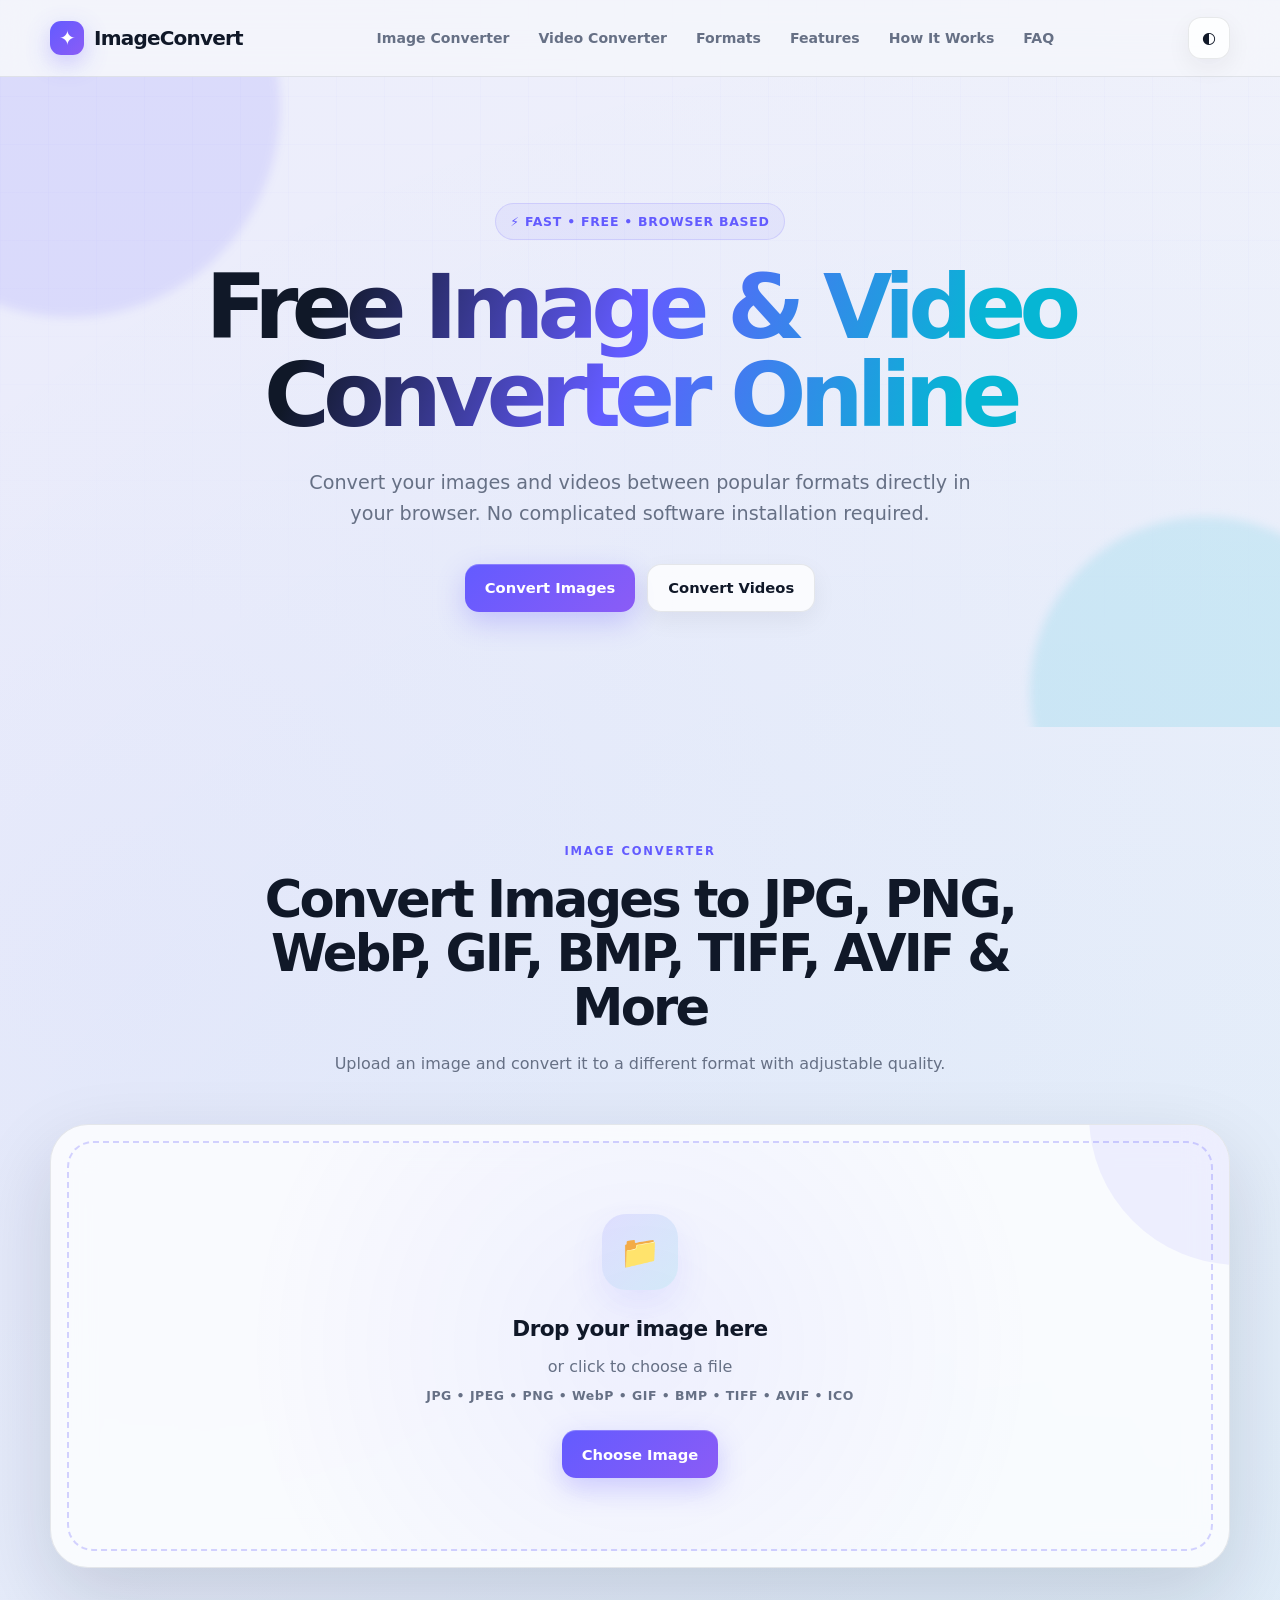
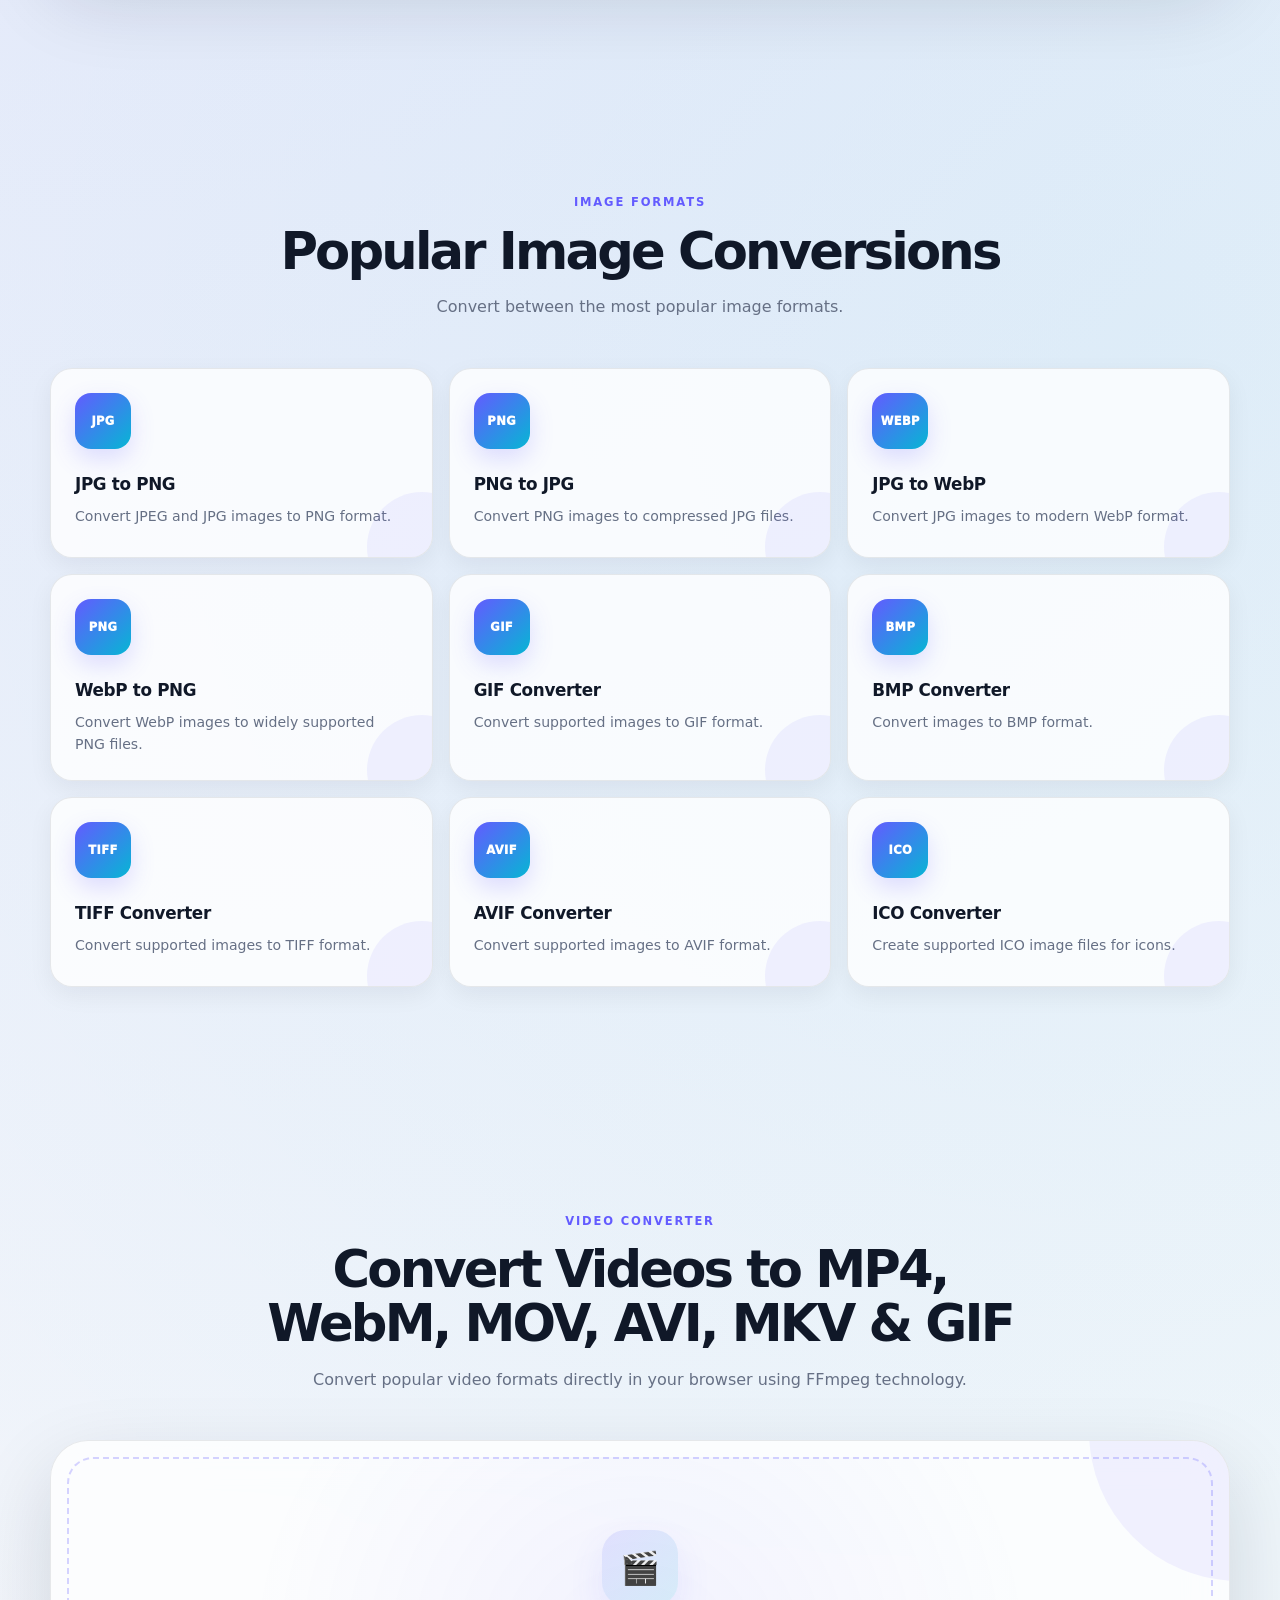
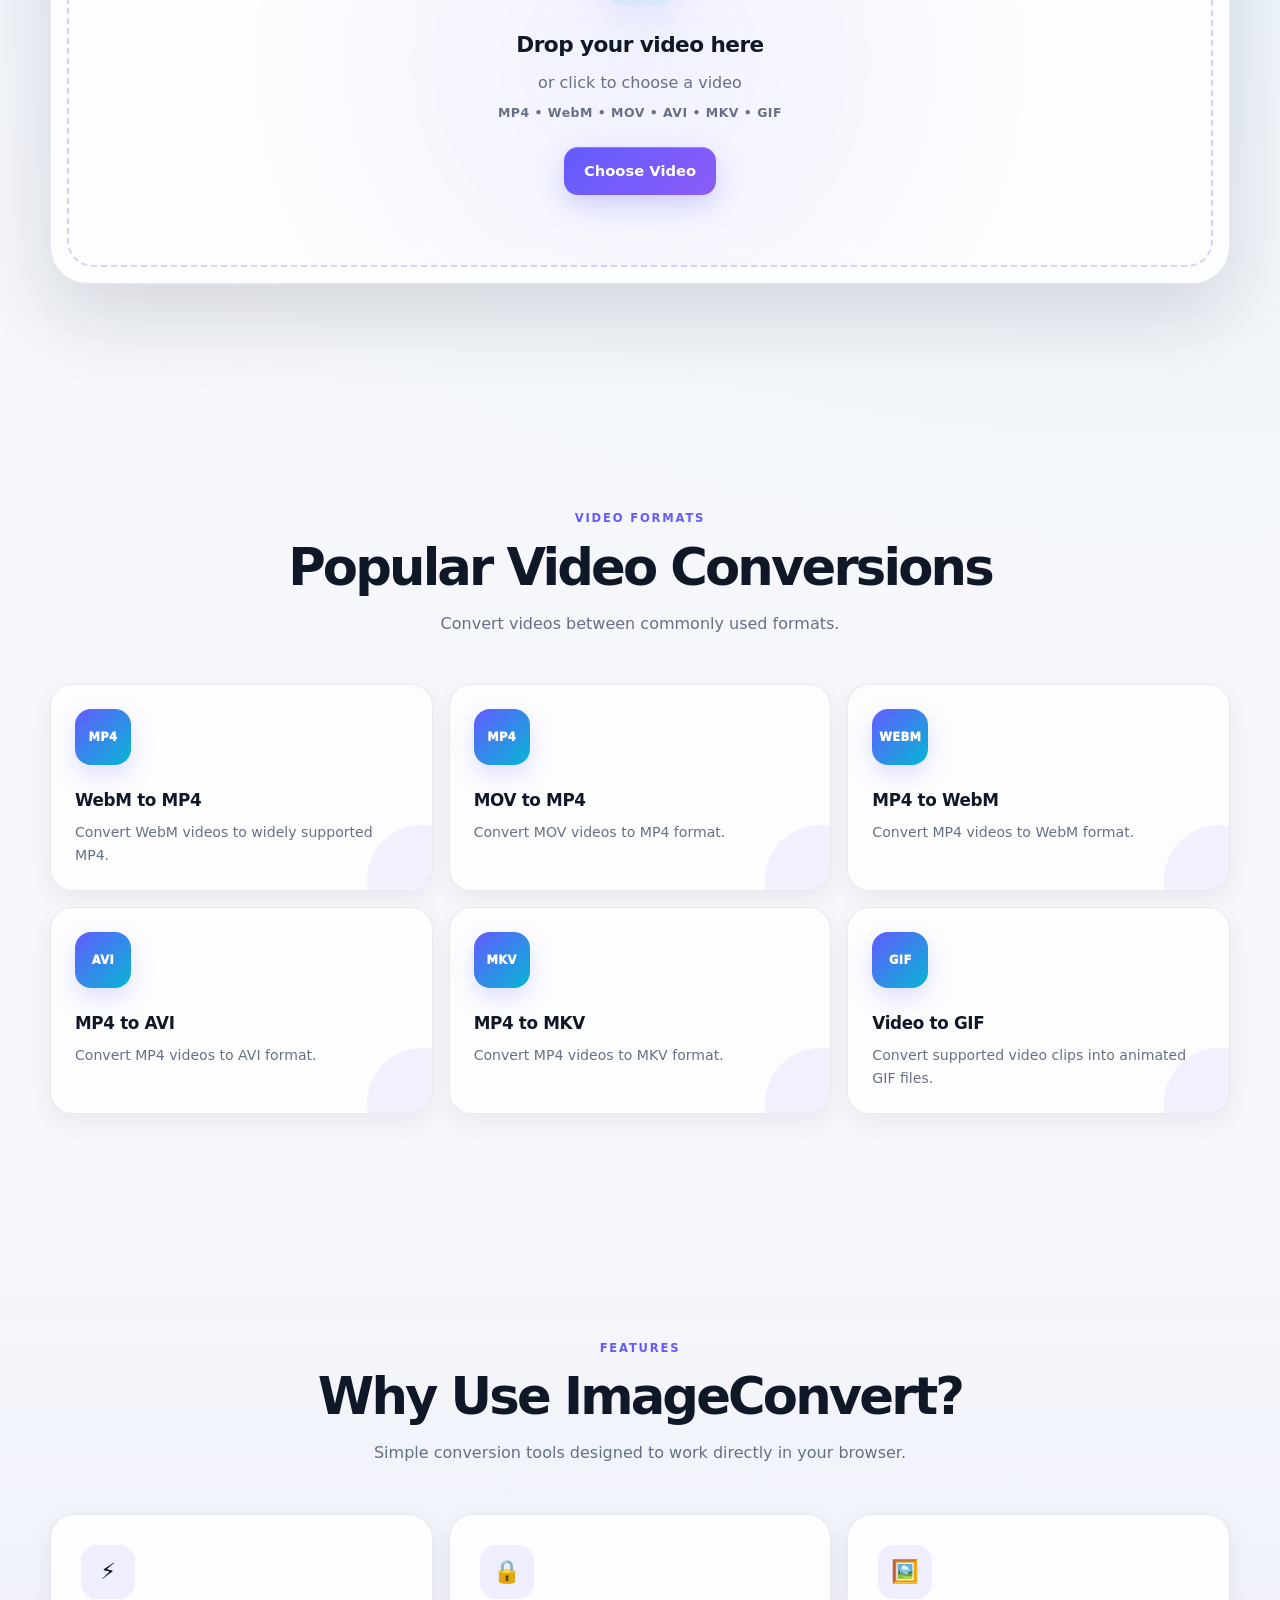
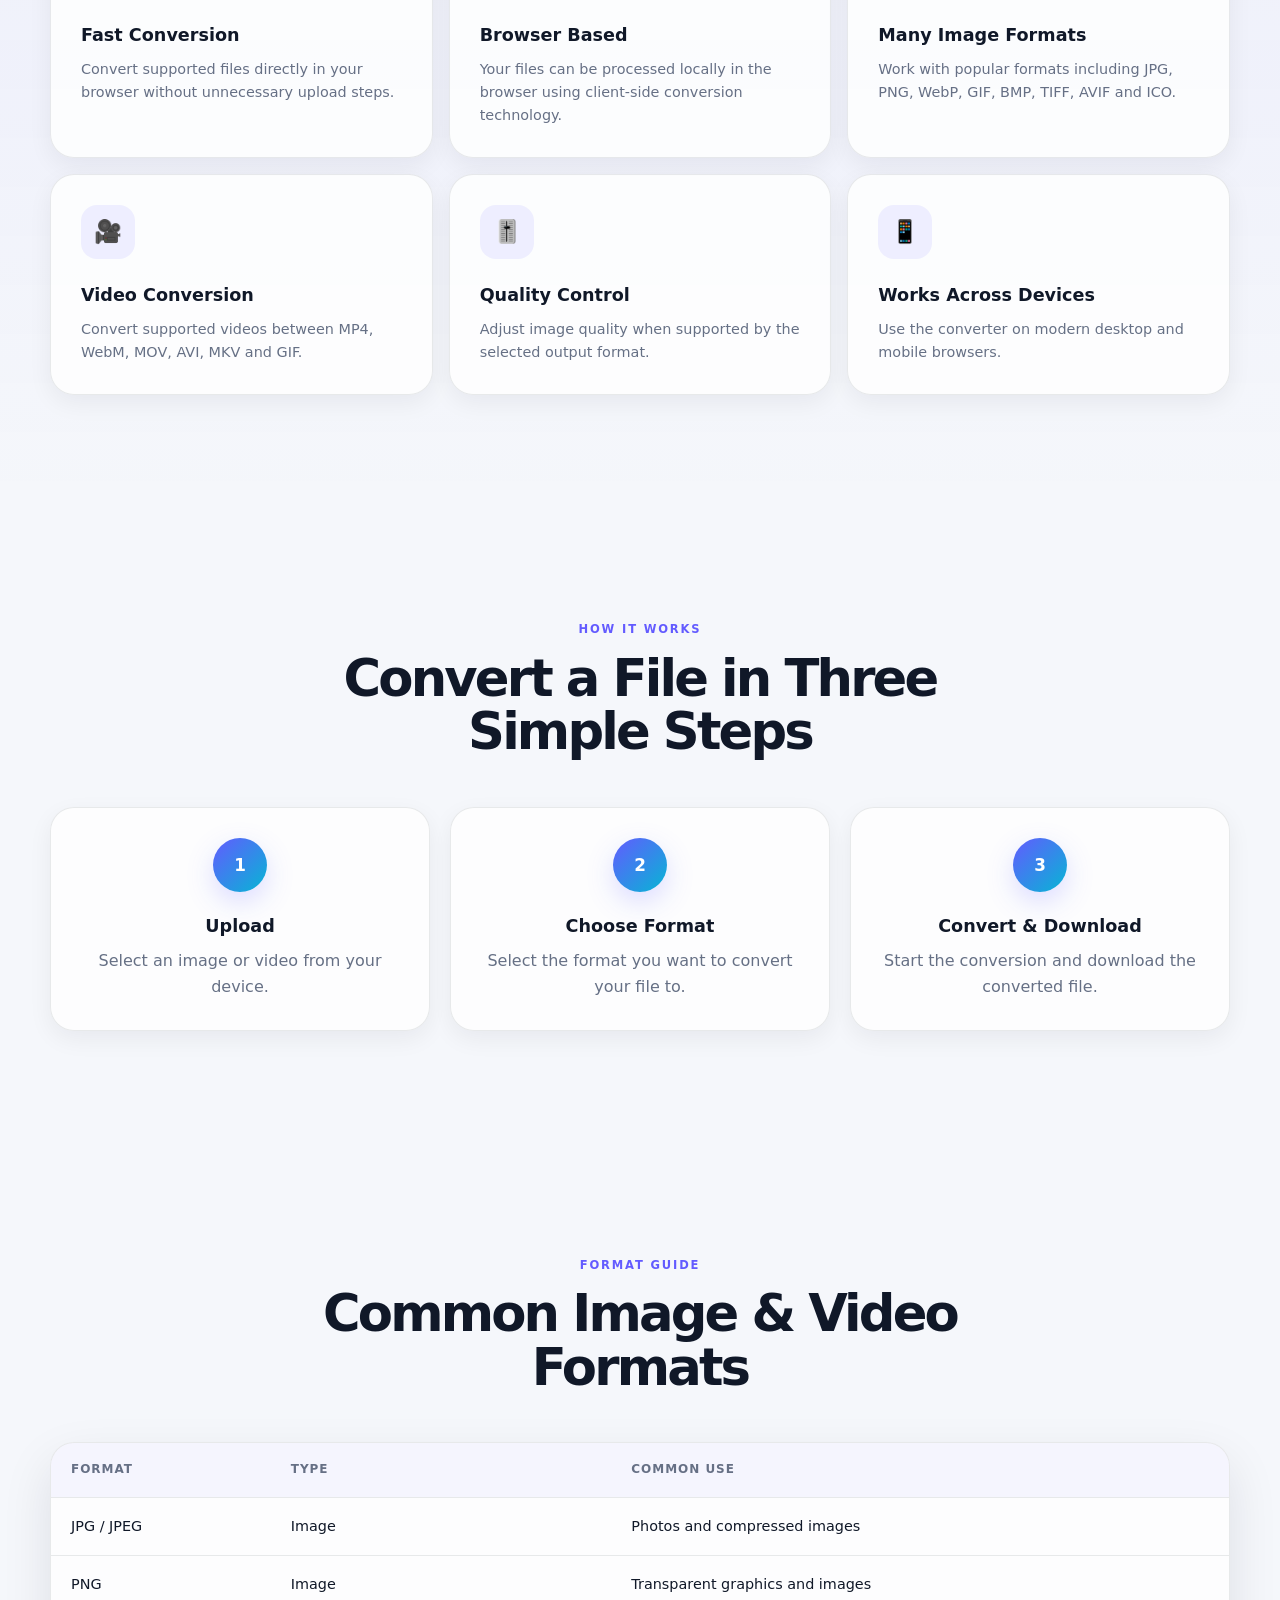
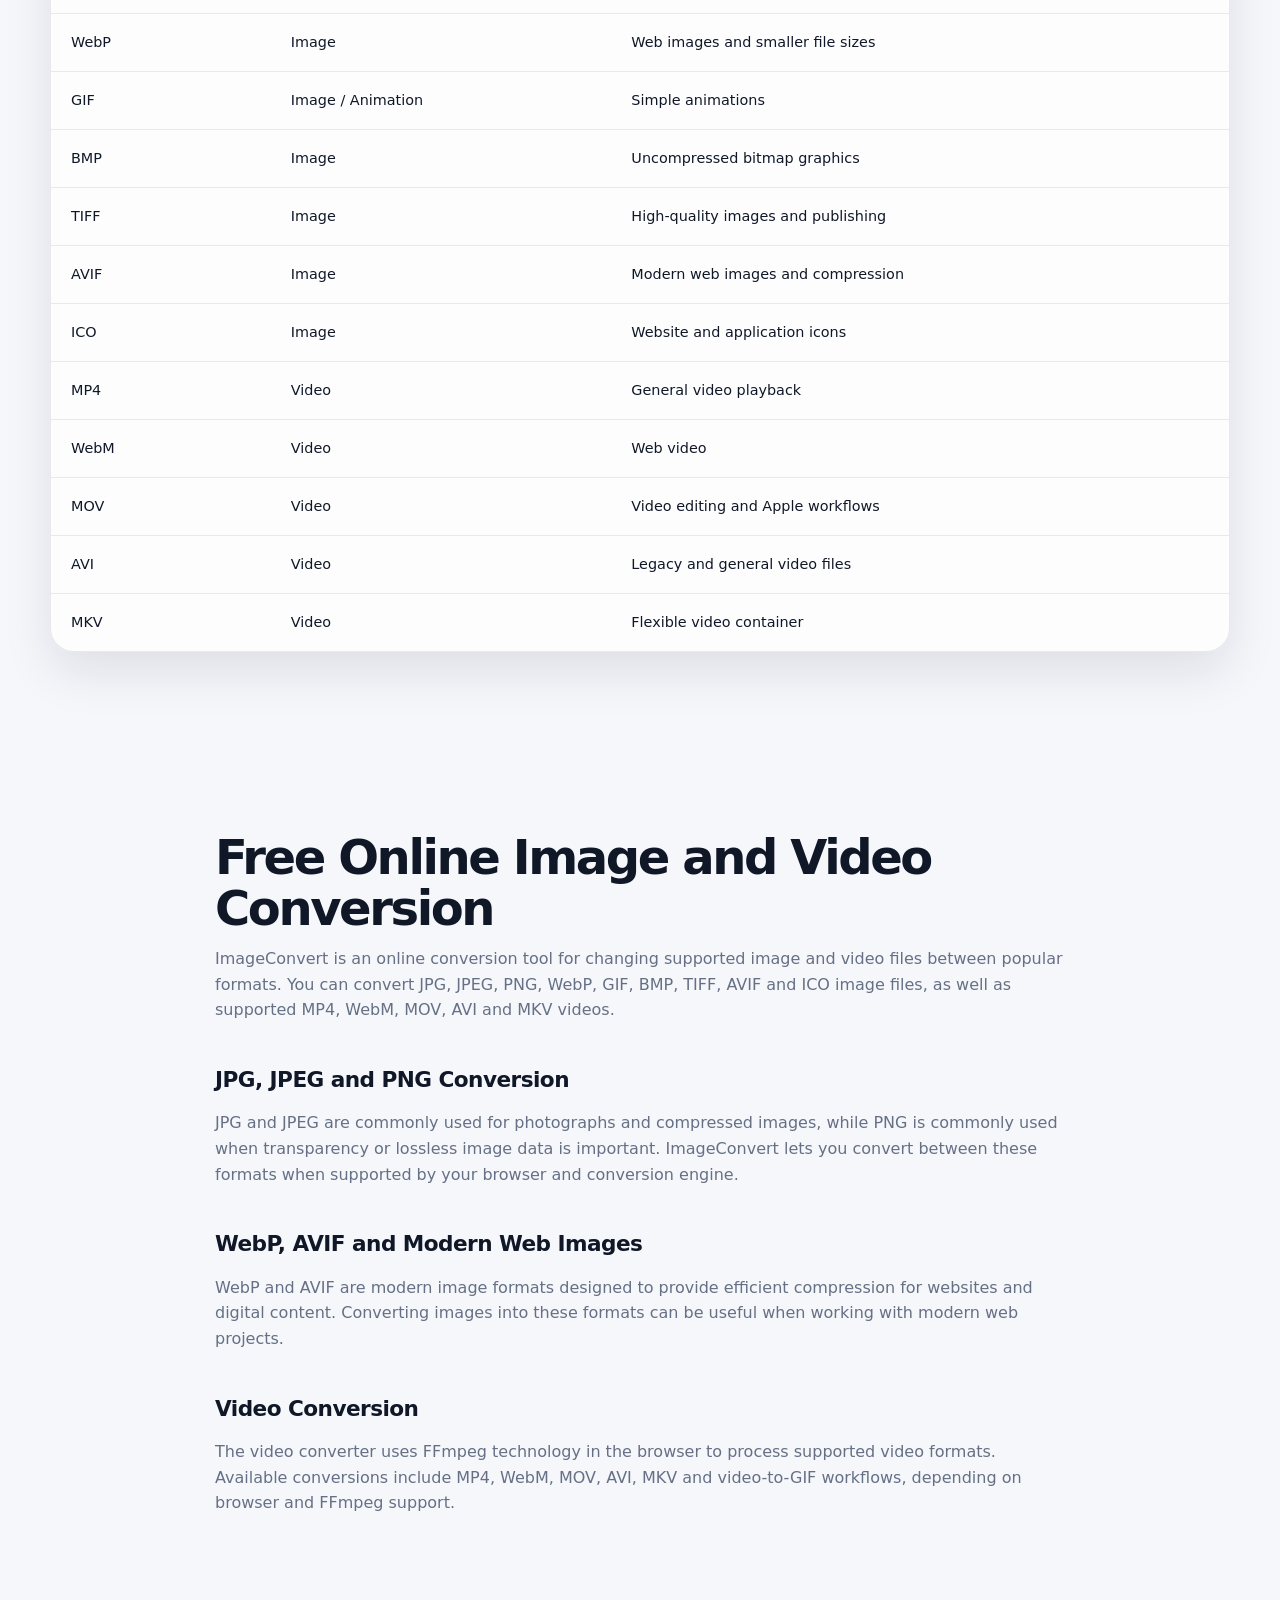
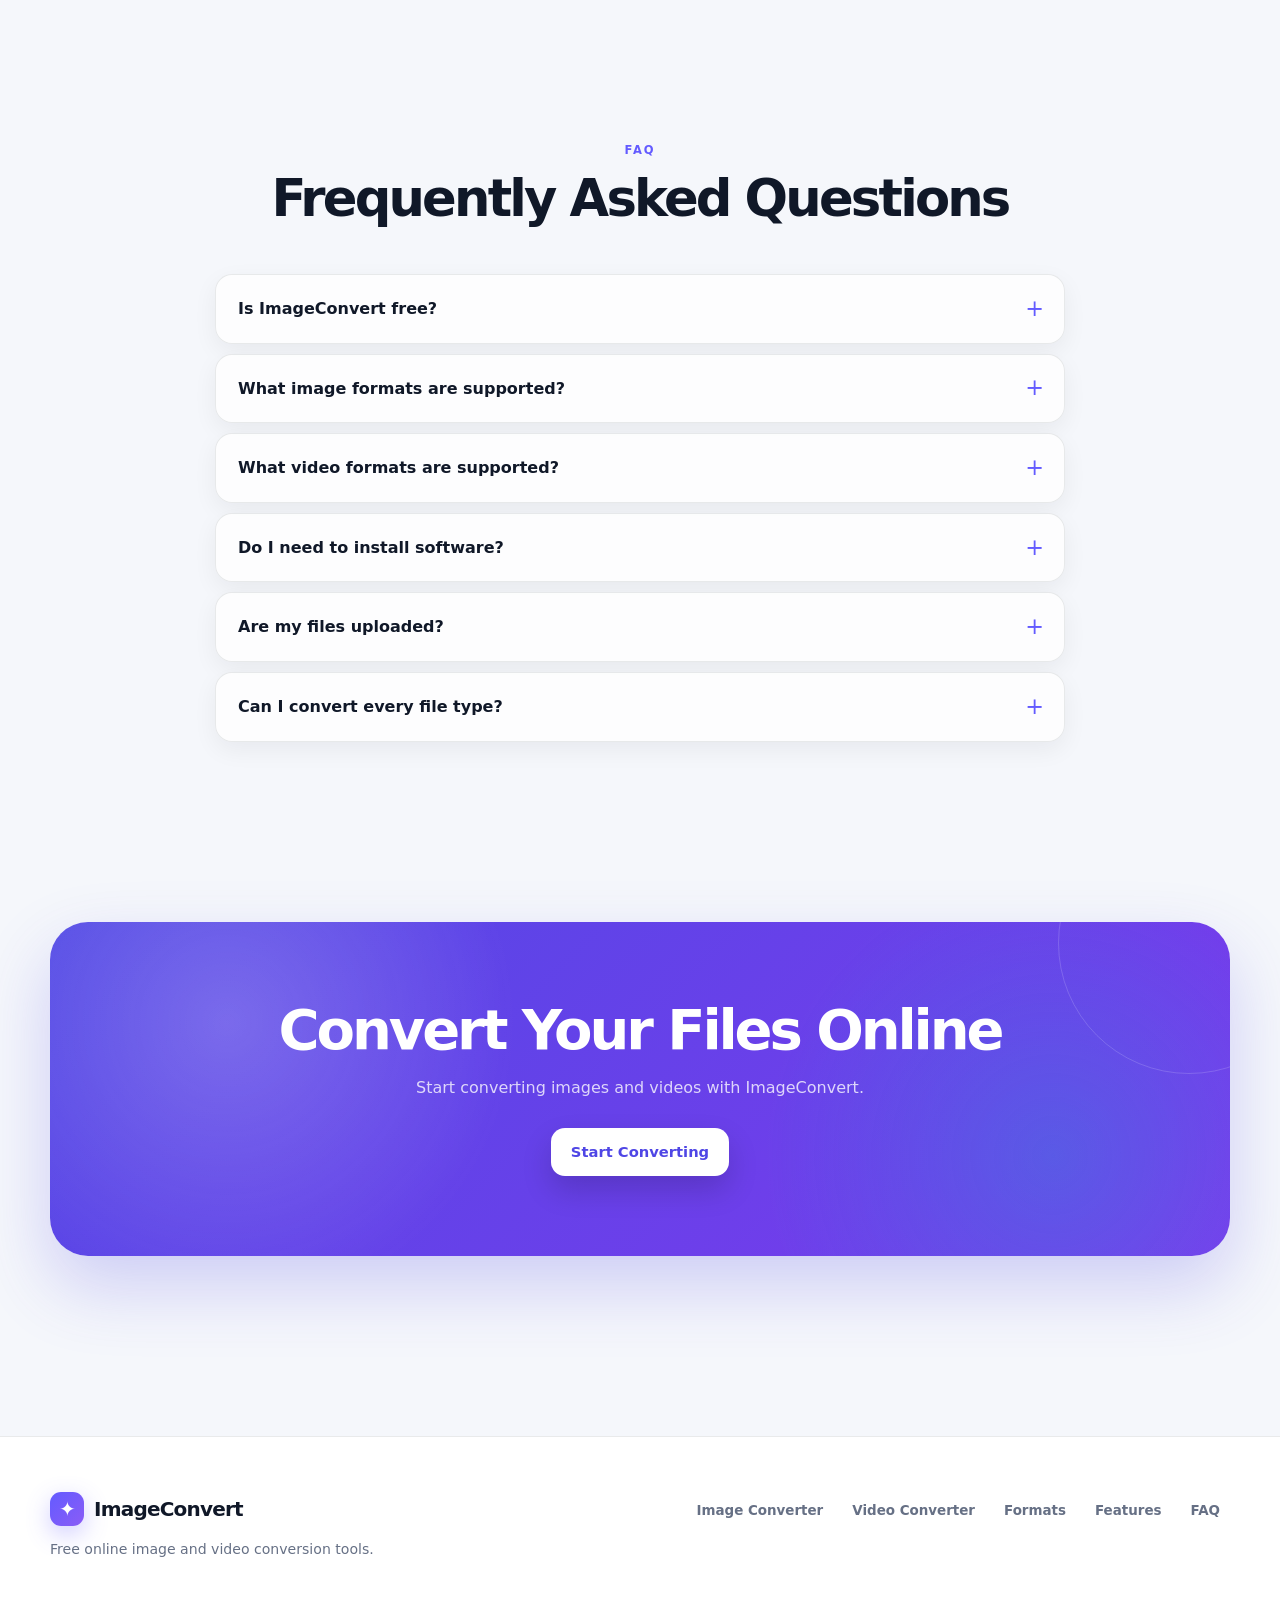
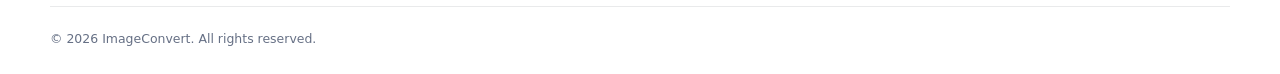
==== commit 79c7e200: "Another Fix" ====
--- a/index.html
+++ b/index.html
@@ -1,39 +1,26 @@
 <!DOCTYPE html>
-
 <html lang="en">
 <head>
   <meta charset="UTF-8">
-
   <meta name="viewport" content="width=device-width, initial-scale=1.0">
-
   <title>ImageConvert — Free Image & Video Converter Online</title>
 
-<meta
-name="description"
-content="ImageConvert is a free online image and video converter. Convert JPG, PNG, WebP, GIF, BMP, TIFF, AVIF, ICO, MP4, WebM, MOV, AVI, MKV and more directly in your browser."
-
->
-
-<meta
-name="keywords"
-content="image converter, video converter, JPG converter, PNG converter, WebP converter, GIF converter, BMP converter, TIFF converter, AVIF converter, ICO converter, MP4 converter, WebM converter, MOV converter, AVI converter, MKV converter, free online converter"
-
->
-
+  <meta
+    name="description"
+    content="ImageConvert is a free online image and video converter. Convert JPG, PNG, WebP, GIF, BMP, TIFF, AVIF, ICO, MP4, WebM, MOV, AVI, MKV and more directly in your browser."
+  >
+  <meta
+    name="keywords"
+    content="image converter, video converter, JPG converter, PNG converter, WebP converter, GIF converter, BMP converter, TIFF converter, AVIF converter, ICO converter, MP4 converter, WebM converter, MOV converter, AVI converter, MKV converter, free online converter"
+  >
   <meta name="robots" content="index, follow">
   <meta name="author" content="ImageConvert">
   <meta name="theme-color" content="#2563eb">
 
-  <!-- Google Search Console verification -->
-
   <meta name="google-site-verification" content="5adb2c5a9acb42a0">
-
-  <!-- Favicon -->
 
   <link rel="icon" href="favicon.ico" type="image/x-icon">
   <link rel="shortcut icon" href="favicon.ico" type="image/x-icon">
-
-  <!-- Open Graph -->
 
   <meta property="og:title" content="ImageConvert — Free Image & Video Converter">
   <meta
@@ -44,16 +31,12 @@
   <meta property="og:url" content="https://pcdemon12king.github.io/Image-Convert/">
   <meta property="og:image" content="https://pcdemon12king.github.io/Image-Convert/favicon.ico">
 
-  <!-- Twitter -->
-
   <meta name="twitter:card" content="summary">
   <meta name="twitter:title" content="ImageConvert — Free Image & Video Converter">
   <meta
     name="twitter:description"
     content="Free browser-based image and video converter supporting many popular formats."
   >
-
-  <!-- Structured Data -->
 
   <script type="application/ld+json">
   {
@@ -64,15 +47,9 @@
     "description": "Free online image and video converter supporting JPG, PNG, WebP, GIF, BMP, TIFF, AVIF, ICO, MP4, WebM, MOV, AVI and MKV.",
     "applicationCategory": "MultimediaApplication",
     "operatingSystem": "Web Browser",
-    "offers": {
-      "@type": "Offer",
-      "price": "0",
-      "priceCurrency": "USD"
-    }
+    "offers": { "@type": "Offer", "price": "0", "priceCurrency": "USD" }
   }
   </script>
-
-  <!-- FAQ Structured Data -->
 
   <script type="application/ld+json">
   {
@@ -115,1164 +92,440 @@
   }
   </script>
 
-  <!-- Stylesheet -->
-
   <link rel="stylesheet" href="style.css">
 </head>
 
 <body>
 
-  <!-- =========================
-       NAVIGATION
-  ========================== -->
-
   <header class="navbar">
     <div class="container nav-container">
-
-
-  <a href="#home" class="logo" aria-label="ImageConvert Home">
-    ImageConvert
-  </a>
-
-  <nav class="nav-links" aria-label="Main navigation">
-    <a href="#image-converter">Image Converter</a>
-    <a href="#video-converter">Video Converter</a>
-    <a href="#formats">Formats</a>
-    <a href="#features">Features</a>
-    <a href="#how-it-works">How It Works</a>
-    <a href="#faq">FAQ</a>
-  </nav>
-
-
-</div>
-
-
+      <a href="#home" class="logo" aria-label="ImageConvert Home">
+        ImageConvert
+      </a>
+
+      <nav class="nav-links" aria-label="Main navigation">
+        <a href="#image-converter">Image Converter</a>
+        <a href="#video-converter">Video Converter</a>
+        <a href="#formats">Formats</a>
+        <a href="#features">Features</a>
+        <a href="#how-it-works">How It Works</a>
+        <a href="#faq">FAQ</a>
+      </nav>
+
+      <button
+        id="themeButton"
+        class="theme-button"
+        type="button"
+        aria-label="Toggle theme"
+      >
+        <span id="themeIcon">◐</span>
+      </button>
+    </div>
   </header>
 
-  <!-- =========================
-       HERO
-  ========================== -->
-
   <main id="home">
-
-
-<section class="hero">
-  <div class="container hero-content">
-
-    <span class="hero-badge">
-      ⚡ Fast • Free • Browser Based
-    </span>
-
-    <h1>
-      Free Image & Video Converter Online
-    </h1>
-
-    <p>
-      Convert your images and videos between popular formats directly
-      in your browser. No complicated software installation required.
-    </p>
-
-    <div class="hero-buttons">
-      <a href="#image-converter" class="button primary-button">
-        Convert Images
-      </a>
-
-      <a href="#video-converter" class="button secondary-button">
-        Convert Videos
-      </a>
-    </div>
-
-  </div>
-</section>
-
-
-<!-- =========================
-     IMAGE CONVERTER
-========================== -->
-<section id="image-converter" class="converter-section">
-  <div class="container">
-
-    <div class="section-heading">
-      <span class="section-label">IMAGE CONVERTER</span>
-
-      <h2>
-        Convert Images to JPG, PNG, WebP, GIF, BMP, TIFF, AVIF & More
-      </h2>
-
-      <p>
-        Upload an image and convert it to a different format with
-        adjustable quality.
-      </p>
-    </div>
-
-
-    <div class="converter-card">
-
-      <!-- Drop Zone -->
-      <div
-        id="dropZone"
-        class="drop-zone"
-        role="button"
-        tabindex="0"
-        aria-label="Upload an image"
-      >
-
-        <div class="upload-icon">
-          📁
-        </div>
-
-        <h3>
-          Drop your image here
-        </h3>
+    <section class="hero">
+      <div class="container hero-content">
+        <span class="hero-badge">⚡ Fast • Free • Browser Based</span>
+
+        <h1>Free Image &amp; Video Converter Online</h1>
 
         <p>
-          or click to choose a file
+          Convert your images and videos between popular formats directly
+          in your browser. No complicated software installation required.
         </p>
 
-        <p class="supported-text">
-          JPG • JPEG • PNG • WebP • GIF • BMP • TIFF • AVIF • ICO
-        </p>
-
-        <input
-          id="fileInput"
-          type="file"
-          accept="image/*,.jpg,.jpeg,.png,.webp,.gif,.bmp,.tif,.tiff,.avif,.ico"
-          hidden
-        >
-
-        <button
-          type="button"
-          class="button primary-button"
-          onclick="document.getElementById('fileInput').click()"
-        >
-          Choose Image
-        </button>
-
-      </div>
-
-
-      <!-- Image Editor -->
-      <div id="editor" class="editor" hidden>
-
-        <div class="editor-preview">
-
-          <div class="preview-container">
-            <img
-              id="previewImage"
-              src=""
-              alt="Selected image preview"
+        <div class="hero-buttons">
+          <a href="#image-converter" class="button primary-button">
+            Convert Images
+          </a>
+          <a href="#video-converter" class="button secondary-button">
+            Convert Videos
+          </a>
+        </div>
+      </div>
+    </section>
+
+    <!-- =========================
+         IMAGE CONVERTER
+    ========================== -->
+    <section id="image-converter" class="converter-section">
+      <div class="container">
+        <div class="section-heading">
+          <span class="section-label">IMAGE CONVERTER</span>
+          <h2>Convert Images to JPG, PNG, WebP, GIF, BMP, TIFF, AVIF &amp; More</h2>
+          <p>Upload an image and convert it to a different format with adjustable quality.</p>
+        </div>
+
+        <div class="converter-card">
+          <div
+            id="dropZone"
+            class="drop-zone"
+            role="button"
+            tabindex="0"
+            aria-label="Upload an image"
+          >
+            <div class="upload-icon">📁</div>
+            <h3>Drop your image here</h3>
+            <p>or click to choose a file</p>
+            <p class="supported-text">
+              JPG • JPEG • PNG • WebP • GIF • BMP • TIFF • AVIF • ICO
+            </p>
+
+            <input
+              id="fileInput"
+              type="file"
+              accept="image/*,.jpg,.jpeg,.png,.webp,.gif,.bmp,.tif,.tiff,.avif,.ico"
+              hidden
             >
+
+            <button type="button" class="button primary-button" id="chooseImageBtn">
+              Choose Image
+            </button>
           </div>
 
-          <div class="file-details">
-            <strong id="fileName">
-              No file selected
-            </strong>
-
-            <div class="file-stats">
-              <span id="originalSize">0 KB</span>
-              <span id="dimensions">0 × 0</span>
+          <div id="editor" class="editor" hidden>
+            <div class="editor-preview">
+              <div class="preview-container">
+                <img id="previewImage" src="" alt="Selected image preview">
+              </div>
+
+              <div class="file-details">
+                <strong id="fileName">No file selected</strong>
+                <div class="file-stats">
+                  <span id="originalSize">0 KB</span>
+                  <span id="dimensions">0 × 0</span>
+                </div>
+              </div>
+            </div>
+
+            <div class="editor-controls">
+              <div class="control-group">
+                <label for="formatSelect">Convert Image To</label>
+                <select id="formatSelect">
+                  <option value="image/jpeg">JPG / JPEG</option>
+                  <option value="image/png">PNG</option>
+                  <option value="image/webp">WebP</option>
+                  <option value="image/gif">GIF</option>
+                  <option value="image/bmp">BMP</option>
+                  <option value="image/tiff">TIFF</option>
+                  <option value="image/avif">AVIF</option>
+                  <option value="image/x-icon">ICO</option>
+                </select>
+              </div>
+
+              <div class="control-group">
+                <label for="qualitySlider">
+                  Quality: <span id="qualityValue">85%</span>
+                </label>
+                <input id="qualitySlider" type="range" min="10" max="100" value="85">
+              </div>
+
+              <button
+                id="convertButton"
+                class="button primary-button convert-button"
+                type="button"
+              >
+                Convert &amp; Download
+              </button>
+
+              <button
+                id="resetButton"
+                class="button secondary-button"
+                type="button"
+              >
+                Choose Another File
+              </button>
             </div>
           </div>
-
-        </div>
-
-
-        <div class="editor-controls">
-
-          <!-- Image Format -->
-          <div class="control-group">
-
-            <label for="formatSelect">
-              Convert Image To
-            </label>
-
-            <select id="formatSelect">
-
-              <option value="jpg">
-                JPG / JPEG
-              </option>
-
-              <option value="png">
-                PNG
-              </option>
-
-              <option value="webp">
-                WebP
-              </option>
-
-              <option value="gif">
-                GIF
-              </option>
-
-              <option value="bmp">
-                BMP
-              </option>
-
-              <option value="tiff">
-                TIFF
-              </option>
-
-              <option value="avif">
-                AVIF
-              </option>
-
-              <option value="ico">
-                ICO
-              </option>
-
-            </select>
-
+        </div>
+      </div>
+    </section>
+
+    <section id="formats" class="popular-section">
+      <div class="container">
+        <div class="section-heading">
+          <span class="section-label">IMAGE FORMATS</span>
+          <h2>Popular Image Conversions</h2>
+          <p>Convert between the most popular image formats.</p>
+        </div>
+
+        <div class="popular-grid">
+          <article class="popular-card"><div class="format-icon">JPG</div><h3>JPG to PNG</h3><p>Convert JPEG and JPG images to PNG format.</p></article>
+          <article class="popular-card"><div class="format-icon">PNG</div><h3>PNG to JPG</h3><p>Convert PNG images to compressed JPG files.</p></article>
+          <article class="popular-card"><div class="format-icon">WEBP</div><h3>JPG to WebP</h3><p>Convert JPG images to modern WebP format.</p></article>
+          <article class="popular-card"><div class="format-icon">PNG</div><h3>WebP to PNG</h3><p>Convert WebP images to widely supported PNG files.</p></article>
+          <article class="popular-card"><div class="format-icon">GIF</div><h3>GIF Converter</h3><p>Convert supported images to GIF format.</p></article>
+          <article class="popular-card"><div class="format-icon">BMP</div><h3>BMP Converter</h3><p>Convert images to BMP format.</p></article>
+          <article class="popular-card"><div class="format-icon">TIFF</div><h3>TIFF Converter</h3><p>Convert supported images to TIFF format.</p></article>
+          <article class="popular-card"><div class="format-icon">AVIF</div><h3>AVIF Converter</h3><p>Convert supported images to AVIF format.</p></article>
+          <article class="popular-card"><div class="format-icon">ICO</div><h3>ICO Converter</h3><p>Create supported ICO image files for icons.</p></article>
+        </div>
+      </div>
+    </section>
+
+    <!-- =========================
+         VIDEO CONVERTER
+    ========================== -->
+    <section id="video-converter" class="converter-section video-section">
+      <div class="container">
+        <div class="section-heading">
+          <span class="section-label">VIDEO CONVERTER</span>
+          <h2>Convert Videos to MP4, WebM, MOV, AVI, MKV &amp; GIF</h2>
+          <p>Convert popular video formats directly in your browser using FFmpeg technology.</p>
+        </div>
+
+        <div class="converter-card">
+          <div
+            id="videoDropZone"
+            class="drop-zone"
+            role="button"
+            tabindex="0"
+            aria-label="Upload a video"
+          >
+            <div class="upload-icon">🎬</div>
+            <h3>Drop your video here</h3>
+            <p>or click to choose a video</p>
+            <p class="supported-text">MP4 • WebM • MOV • AVI • MKV • GIF</p>
+
+            <input
+              id="videoInput"
+              type="file"
+              accept="video/*,.mp4,.webm,.mov,.avi,.mkv,.gif"
+              hidden
+            >
+
+            <button type="button" class="button primary-button" id="chooseVideoBtn">
+              Choose Video
+            </button>
           </div>
 
-
-          <!-- Quality -->
-          <div class="control-group">
-
-            <label for="qualitySlider">
-              Quality:
-              <span id="qualityValue">85%</span>
-            </label>
-
-            <input
-              id="qualitySlider"
-              type="range"
-              min="10"
-              max="100"
-              value="85"
-            >
-
+          <div id="videoEditor" class="editor" hidden>
+            <div class="editor-preview">
+              <div class="preview-container">
+                <video id="videoPreview" controls preload="metadata"></video>
+              </div>
+
+              <div class="file-details">
+                <strong id="videoFileName">No video selected</strong>
+                <div class="file-stats">
+                  <span id="videoFileSize">0 KB</span>
+                  <span id="videoDuration">0:00</span>
+                </div>
+              </div>
+            </div>
+
+            <div class="editor-controls">
+              <div class="control-group">
+                <label for="videoFormatSelect">Convert Video To</label>
+                <select id="videoFormatSelect">
+                  <option value="mp4">MP4</option>
+                  <option value="webm">WebM</option>
+                  <option value="mov">MOV</option>
+                  <option value="avi">AVI</option>
+                  <option value="mkv">MKV</option>
+                  <option value="gif">GIF</option>
+                </select>
+              </div>
+
+              <div class="control-group">
+                <label for="videoQuality">
+                  Quality: <span id="videoQualityValue">80%</span>
+                </label>
+                <input id="videoQuality" type="range" min="10" max="100" value="80">
+              </div>
+
+              <button
+                id="videoConvertButton"
+                class="button primary-button convert-button"
+                type="button"
+              >
+                Convert Video &amp; Download
+              </button>
+
+              <button
+                id="videoResetButton"
+                class="button secondary-button"
+                type="button"
+              >
+                Choose Another Video
+              </button>
+            </div>
           </div>
-
-
-          <!-- Convert -->
-          <button
-            id="convertButton"
-            class="button primary-button convert-button"
-            type="button"
-          >
-            Convert & Download
-          </button>
-
-
-          <!-- Reset -->
-          <button
-            id="resetButton"
-            class="button secondary-button"
-            type="button"
-          >
-            Choose Another File
-          </button>
-
-        </div>
-
-      </div>
-
+        </div>
+      </div>
+    </section>
+
+    <section class="popular-section">
+      <div class="container">
+        <div class="section-heading">
+          <span class="section-label">VIDEO FORMATS</span>
+          <h2>Popular Video Conversions</h2>
+          <p>Convert videos between commonly used formats.</p>
+        </div>
+
+        <div class="popular-grid">
+          <article class="popular-card"><div class="format-icon">MP4</div><h3>WebM to MP4</h3><p>Convert WebM videos to widely supported MP4.</p></article>
+          <article class="popular-card"><div class="format-icon">MP4</div><h3>MOV to MP4</h3><p>Convert MOV videos to MP4 format.</p></article>
+          <article class="popular-card"><div class="format-icon">WEBM</div><h3>MP4 to WebM</h3><p>Convert MP4 videos to WebM format.</p></article>
+          <article class="popular-card"><div class="format-icon">AVI</div><h3>MP4 to AVI</h3><p>Convert MP4 videos to AVI format.</p></article>
+          <article class="popular-card"><div class="format-icon">MKV</div><h3>MP4 to MKV</h3><p>Convert MP4 videos to MKV format.</p></article>
+          <article class="popular-card"><div class="format-icon">GIF</div><h3>Video to GIF</h3><p>Convert supported video clips into animated GIF files.</p></article>
+        </div>
+      </div>
+    </section>
+
+    <section id="features" class="features-section">
+      <div class="container">
+        <div class="section-heading">
+          <span class="section-label">FEATURES</span>
+          <h2>Why Use ImageConvert?</h2>
+          <p>Simple conversion tools designed to work directly in your browser.</p>
+        </div>
+
+        <div class="features-grid">
+          <article class="feature-card"><div class="feature-icon">⚡</div><h3>Fast Conversion</h3><p>Convert supported files directly in your browser without unnecessary upload steps.</p></article>
+          <article class="feature-card"><div class="feature-icon">🔒</div><h3>Browser Based</h3><p>Your files can be processed locally in the browser using client-side conversion technology.</p></article>
+          <article class="feature-card"><div class="feature-icon">🖼️</div><h3>Many Image Formats</h3><p>Work with popular formats including JPG, PNG, WebP, GIF, BMP, TIFF, AVIF and ICO.</p></article>
+          <article class="feature-card"><div class="feature-icon">🎥</div><h3>Video Conversion</h3><p>Convert supported videos between MP4, WebM, MOV, AVI, MKV and GIF.</p></article>
+          <article class="feature-card"><div class="feature-icon">🎚️</div><h3>Quality Control</h3><p>Adjust image quality when supported by the selected output format.</p></article>
+          <article class="feature-card"><div class="feature-icon">📱</div><h3>Works Across Devices</h3><p>Use the converter on modern desktop and mobile browsers.</p></article>
+        </div>
+      </div>
+    </section>
+
+    <section id="how-it-works" class="how-section">
+      <div class="container">
+        <div class="section-heading">
+          <span class="section-label">HOW IT WORKS</span>
+          <h2>Convert a File in Three Simple Steps</h2>
+        </div>
+
+        <div class="steps-grid">
+          <article class="step-card"><div class="step-number">1</div><h3>Upload</h3><p>Select an image or video from your device.</p></article>
+          <article class="step-card"><div class="step-number">2</div><h3>Choose Format</h3><p>Select the format you want to convert your file to.</p></article>
+          <article class="step-card"><div class="step-number">3</div><h3>Convert &amp; Download</h3><p>Start the conversion and download the converted file.</p></article>
+        </div>
+      </div>
+    </section>
+
+    <section class="format-guide">
+      <div class="container">
+        <div class="section-heading">
+          <span class="section-label">FORMAT GUIDE</span>
+          <h2>Common Image &amp; Video Formats</h2>
+        </div>
+
+        <div class="format-table-wrapper">
+          <table class="format-table">
+            <thead>
+              <tr><th>Format</th><th>Type</th><th>Common Use</th></tr>
+            </thead>
+            <tbody>
+              <tr><td>JPG / JPEG</td><td>Image</td><td>Photos and compressed images</td></tr>
+              <tr><td>PNG</td><td>Image</td><td>Transparent graphics and images</td></tr>
+              <tr><td>WebP</td><td>Image</td><td>Web images and smaller file sizes</td></tr>
+              <tr><td>GIF</td><td>Image / Animation</td><td>Simple animations</td></tr>
+              <tr><td>BMP</td><td>Image</td><td>Uncompressed bitmap graphics</td></tr>
+              <tr><td>TIFF</td><td>Image</td><td>High-quality images and publishing</td></tr>
+              <tr><td>AVIF</td><td>Image</td><td>Modern web images and compression</td></tr>
+              <tr><td>ICO</td><td>Image</td><td>Website and application icons</td></tr>
+              <tr><td>MP4</td><td>Video</td><td>General video playback</td></tr>
+              <tr><td>WebM</td><td>Video</td><td>Web video</td></tr>
+              <tr><td>MOV</td><td>Video</td><td>Video editing and Apple workflows</td></tr>
+              <tr><td>AVI</td><td>Video</td><td>Legacy and general video files</td></tr>
+              <tr><td>MKV</td><td>Video</td><td>Flexible video container</td></tr>
+            </tbody>
+          </table>
+        </div>
+      </div>
+    </section>
+
+    <section class="content-section">
+      <div class="container">
+        <h2>Free Online Image and Video Conversion</h2>
+        <p>
+          ImageConvert is an online conversion tool for changing supported
+          image and video files between popular formats. You can convert
+          JPG, JPEG, PNG, WebP, GIF, BMP, TIFF, AVIF and ICO image files,
+          as well as supported MP4, WebM, MOV, AVI and MKV videos.
+        </p>
+
+        <h3>JPG, JPEG and PNG Conversion</h3>
+        <p>
+          JPG and JPEG are commonly used for photographs and compressed
+          images, while PNG is commonly used when transparency or lossless
+          image data is important. ImageConvert lets you convert between
+          these formats when supported by your browser and conversion engine.
+        </p>
+
+        <h3>WebP, AVIF and Modern Web Images</h3>
+        <p>
+          WebP and AVIF are modern image formats designed to provide
+          efficient compression for websites and digital content. Converting
+          images into these formats can be useful when working with modern
+          web projects.
+        </p>
+
+        <h3>Video Conversion</h3>
+        <p>
+          The video converter uses FFmpeg technology in the browser to
+          process supported video formats. Available conversions include
+          MP4, WebM, MOV, AVI, MKV and video-to-GIF workflows, depending
+          on browser and FFmpeg support.
+        </p>
+      </div>
+    </section>
+
+    <section id="faq" class="faq-section">
+      <div class="container">
+        <div class="section-heading">
+          <span class="section-label">FAQ</span>
+          <h2>Frequently Asked Questions</h2>
+        </div>
+
+        <div class="faq-list">
+          <details class="faq-item"><summary>Is ImageConvert free?</summary><p>Yes. ImageConvert is designed as a free browser-based image and video conversion tool.</p></details>
+          <details class="faq-item"><summary>What image formats are supported?</summary><p>The interface supports popular formats including JPG, JPEG, PNG, WebP, GIF, BMP, TIFF, AVIF and ICO. Actual conversion support can depend on the browser and FFmpeg build.</p></details>
+          <details class="faq-item"><summary>What video formats are supported?</summary><p>The video converter interface supports MP4, WebM, MOV, AVI, MKV and GIF workflows. Actual codec support depends on the FFmpeg build used by the application.</p></details>
+          <details class="faq-item"><summary>Do I need to install software?</summary><p>No. ImageConvert runs in a modern web browser.</p></details>
+          <details class="faq-item"><summary>Are my files uploaded?</summary><p>The application is designed to process files locally in the browser. Your browser and the selected conversion operation determine how the file is processed.</p></details>
+          <details class="faq-item"><summary>Can I convert every file type?</summary><p>Not necessarily. Supported formats and codecs depend on browser capabilities and the FFmpeg build included with the application. Some specialized formats may require additional processing support.</p></details>
+        </div>
+      </div>
+    </section>
+
+    <section class="cta-section">
+      <div class="container">
+        <div class="cta-content">
+          <h2>Convert Your Files Online</h2>
+          <p>Start converting images and videos with ImageConvert.</p>
+          <a href="#image-converter" class="button primary-button">Start Converting</a>
+        </div>
+      </div>
+    </section>
+  </main>
+
+  <footer class="footer">
+    <div class="container footer-content">
+      <div>
+        <a href="#home" class="logo">ImageConvert</a>
+        <p>Free online image and video conversion tools.</p>
+      </div>
+
+      <div class="footer-links">
+        <a href="#image-converter">Image Converter</a>
+        <a href="#video-converter">Video Converter</a>
+        <a href="#formats">Formats</a>
+        <a href="#features">Features</a>
+        <a href="#faq">FAQ</a>
+      </div>
     </div>
 
-  </div>
-</section>
-
-
-<!-- =========================
-     POPULAR IMAGE CONVERSIONS
-========================== -->
-<section id="formats" class="popular-section">
-  <div class="container">
-
-    <div class="section-heading">
-
-      <span class="section-label">
-        IMAGE FORMATS
-      </span>
-
-      <h2>
-        Popular Image Conversions
-      </h2>
-
-      <p>
-        Convert between the most popular image formats.
-      </p>
-
+    <div class="container footer-bottom">
+      <p>© 2026 ImageConvert. All rights reserved.</p>
     </div>
-
-
-    <div class="popular-grid">
-
-      <article class="popular-card">
-        <div class="format-icon">JPG</div>
-        <h3>JPG to PNG</h3>
-        <p>Convert JPEG and JPG images to PNG format.</p>
-      </article>
-
-      <article class="popular-card">
-        <div class="format-icon">PNG</div>
-        <h3>PNG to JPG</h3>
-        <p>Convert PNG images to compressed JPG files.</p>
-      </article>
-
-      <article class="popular-card">
-        <div class="format-icon">WEBP</div>
-        <h3>JPG to WebP</h3>
-        <p>Convert JPG images to modern WebP format.</p>
-      </article>
-
-      <article class="popular-card">
-        <div class="format-icon">PNG</div>
-        <h3>WebP to PNG</h3>
-        <p>Convert WebP images to widely supported PNG files.</p>
-      </article>
-
-      <article class="popular-card">
-        <div class="format-icon">GIF</div>
-        <h3>GIF Converter</h3>
-        <p>Convert supported images to GIF format.</p>
-      </article>
-
-      <article class="popular-card">
-        <div class="format-icon">BMP</div>
-        <h3>BMP Converter</h3>
-        <p>Convert images to BMP format.</p>
-      </article>
-
-      <article class="popular-card">
-        <div class="format-icon">TIFF</div>
-        <h3>TIFF Converter</h3>
-        <p>Convert supported images to TIFF format.</p>
-      </article>
-
-      <article class="popular-card">
-        <div class="format-icon">AVIF</div>
-        <h3>AVIF Converter</h3>
-        <p>Convert supported images to AVIF format.</p>
-      </article>
-
-      <article class="popular-card">
-        <div class="format-icon">ICO</div>
-        <h3>ICO Converter</h3>
-        <p>Create supported ICO image files for icons.</p>
-      </article>
-
-    </div>
-
-  </div>
-</section>
-
-
-<!-- =========================
-     VIDEO CONVERTER
-========================== -->
-<section id="video-converter" class="converter-section video-section">
-  <div class="container">
-
-    <div class="section-heading">
-
-      <span class="section-label">
-        VIDEO CONVERTER
-      </span>
-
-      <h2>
-        Convert Videos to MP4, WebM, MOV, AVI, MKV & GIF
-      </h2>
-
-      <p>
-        Convert popular video formats directly in your browser using
-        FFmpeg technology.
-      </p>
-
-    </div>
-
-
-    <div class="converter-card">
-
-      <!-- Video Drop Zone -->
-      <div
-        id="videoDropZone"
-        class="drop-zone"
-        role="button"
-        tabindex="0"
-        aria-label="Upload a video"
-      >
-
-        <div class="upload-icon">
-          🎬
-        </div>
-
-        <h3>
-          Drop your video here
-        </h3>
-
-        <p>
-          or click to choose a video
-        </p>
-
-        <p class="supported-text">
-          MP4 • WebM • MOV • AVI • MKV • GIF
-        </p>
-
-        <input
-          id="videoInput"
-          type="file"
-          accept="video/*,.mp4,.webm,.mov,.avi,.mkv,.gif"
-          hidden
-        >
-
-        <button
-          type="button"
-          class="button primary-button"
-          onclick="document.getElementById('videoInput').click()"
-        >
-          Choose Video
-        </button>
-
-      </div>
-
-
-      <!-- Video Editor -->
-      <div id="videoEditor" class="editor" hidden>
-
-        <div class="editor-preview">
-
-          <div class="preview-container">
-
-            <video
-              id="videoPreview"
-              controls
-              preload="metadata"
-            ></video>
-
-          </div>
-
-          <div class="file-details">
-
-            <strong id="videoFileName">
-              No video selected
-            </strong>
-
-            <div class="file-stats">
-              <span id="videoFileSize">0 KB</span>
-              <span id="videoDuration">0:00</span>
-            </div>
-
-          </div>
-
-        </div>
-
-
-        <div class="editor-controls">
-
-          <!-- Video Format -->
-          <div class="control-group">
-
-            <label for="videoFormatSelect">
-              Convert Video To
-            </label>
-
-            <select id="videoFormatSelect">
-
-              <option value="mp4">
-                MP4
-              </option>
-
-              <option value="webm">
-                WebM
-              </option>
-
-              <option value="mov">
-                MOV
-              </option>
-
-              <option value="avi">
-                AVI
-              </option>
-
-              <option value="mkv">
-                MKV
-              </option>
-
-              <option value="gif">
-                GIF
-              </option>
-
-            </select>
-
-          </div>
-
-
-          <!-- Video Convert -->
-          <button
-            id="videoConvertButton"
-            class="button primary-button convert-button"
-            type="button"
-          >
-            Convert Video & Download
-          </button>
-
-
-          <!-- Video Reset -->
-          <button
-            id="videoResetButton"
-            class="button secondary-button"
-            type="button"
-          >
-            Choose Another Video
-          </button>
-
-        </div>
-
-      </div>
-
-    </div>
-
-  </div>
-</section>
-
-
-<!-- =========================
-     VIDEO FORMATS
-========================== -->
-<section class="popular-section">
-  <div class="container">
-
-    <div class="section-heading">
-
-      <span class="section-label">
-        VIDEO FORMATS
-      </span>
-
-      <h2>
-        Popular Video Conversions
-      </h2>
-
-      <p>
-        Convert videos between commonly used formats.
-      </p>
-
-    </div>
-
-
-    <div class="popular-grid">
-
-      <article class="popular-card">
-        <div class="format-icon">MP4</div>
-        <h3>WebM to MP4</h3>
-        <p>Convert WebM videos to widely supported MP4.</p>
-      </article>
-
-      <article class="popular-card">
-        <div class="format-icon">MP4</div>
-        <h3>MOV to MP4</h3>
-        <p>Convert MOV videos to MP4 format.</p>
-      </article>
-
-      <article class="popular-card">
-        <div class="format-icon">WEBM</div>
-        <h3>MP4 to WebM</h3>
-        <p>Convert MP4 videos to WebM format.</p>
-      </article>
-
-      <article class="popular-card">
-        <div class="format-icon">AVI</div>
-        <h3>MP4 to AVI</h3>
-        <p>Convert MP4 videos to AVI format.</p>
-      </article>
-
-      <article class="popular-card">
-        <div class="format-icon">MKV</div>
-        <h3>MP4 to MKV</h3>
-        <p>Convert MP4 videos to MKV format.</p>
-      </article>
-
-      <article class="popular-card">
-        <div class="format-icon">GIF</div>
-        <h3>Video to GIF</h3>
-        <p>Convert supported video clips into animated GIF files.</p>
-      </article>
-
-    </div>
-
-  </div>
-</section>
-
-
-<!-- =========================
-     FEATURES
-========================== -->
-<section id="features" class="features-section">
-  <div class="container">
-
-    <div class="section-heading">
-
-      <span class="section-label">
-        FEATURES
-      </span>
-
-      <h2>
-        Why Use ImageConvert?
-      </h2>
-
-      <p>
-        Simple conversion tools designed to work directly in your browser.
-      </p>
-
-    </div>
-
-
-    <div class="features-grid">
-
-      <article class="feature-card">
-        <div class="feature-icon">⚡</div>
-
-        <h3>
-          Fast Conversion
-        </h3>
-
-        <p>
-          Convert supported files directly in your browser without
-          unnecessary upload steps.
-        </p>
-      </article>
-
-
-      <article class="feature-card">
-        <div class="feature-icon">🔒</div>
-
-        <h3>
-          Browser Based
-        </h3>
-
-        <p>
-          Your files can be processed locally in the browser using
-          client-side conversion technology.
-        </p>
-      </article>
-
-
-      <article class="feature-card">
-        <div class="feature-icon">🖼️</div>
-
-        <h3>
-          Many Image Formats
-        </h3>
-
-        <p>
-          Work with popular formats including JPG, PNG, WebP, GIF,
-          BMP, TIFF, AVIF and ICO.
-        </p>
-      </article>
-
-
-      <article class="feature-card">
-        <div class="feature-icon">🎥</div>
-
-        <h3>
-          Video Conversion
-        </h3>
-
-        <p>
-          Convert supported videos between MP4, WebM, MOV, AVI,
-          MKV and GIF.
-        </p>
-      </article>
-
-
-      <article class="feature-card">
-        <div class="feature-icon">🎚️</div>
-
-        <h3>
-          Quality Control
-        </h3>
-
-        <p>
-          Adjust image quality when supported by the selected output format.
-        </p>
-      </article>
-
-
-      <article class="feature-card">
-        <div class="feature-icon">📱</div>
-
-        <h3>
-          Works Across Devices
-        </h3>
-
-        <p>
-          Use the converter on modern desktop and mobile browsers.
-        </p>
-      </article>
-
-    </div>
-
-  </div>
-</section>
-
-
-<!-- =========================
-     HOW IT WORKS
-========================== -->
-<section id="how-it-works" class="how-section">
-  <div class="container">
-
-    <div class="section-heading">
-
-      <span class="section-label">
-        HOW IT WORKS
-      </span>
-
-      <h2>
-        Convert a File in Three Simple Steps
-      </h2>
-
-    </div>
-
-
-    <div class="steps-grid">
-
-      <article class="step-card">
-
-        <div class="step-number">
-          1
-        </div>
-
-        <h3>
-          Upload
-        </h3>
-
-        <p>
-          Select an image or video from your device.
-        </p>
-
-      </article>
-
-
-      <article class="step-card">
-
-        <div class="step-number">
-          2
-        </div>
-
-        <h3>
-          Choose Format
-        </h3>
-
-        <p>
-          Select the format you want to convert your file to.
-        </p>
-
-      </article>
-
-
-      <article class="step-card">
-
-        <div class="step-number">
-          3
-        </div>
-
-        <h3>
-          Convert & Download
-        </h3>
-
-        <p>
-          Start the conversion and download the converted file.
-        </p>
-
-      </article>
-
-    </div>
-
-  </div>
-</section>
-
-
-<!-- =========================
-     FORMAT GUIDE
-========================== -->
-<section class="format-guide">
-  <div class="container">
-
-    <div class="section-heading">
-
-      <span class="section-label">
-        FORMAT GUIDE
-      </span>
-
-      <h2>
-        Common Image & Video Formats
-      </h2>
-
-    </div>
-
-
-    <div class="format-table-wrapper">
-
-      <table class="format-table">
-
-        <thead>
-          <tr>
-            <th>Format</th>
-            <th>Type</th>
-            <th>Common Use</th>
-          </tr>
-        </thead>
-
-        <tbody>
-
-          <tr>
-            <td>JPG / JPEG</td>
-            <td>Image</td>
-            <td>Photos and compressed images</td>
-          </tr>
-
-          <tr>
-            <td>PNG</td>
-            <td>Image</td>
-            <td>Transparent graphics and images</td>
-          </tr>
-
-          <tr>
-            <td>WebP</td>
-            <td>Image</td>
-            <td>Web images and smaller file sizes</td>
-          </tr>
-
-          <tr>
-            <td>GIF</td>
-            <td>Image / Animation</td>
-            <td>Simple animations</td>
-          </tr>
-
-          <tr>
-            <td>BMP</td>
-            <td>Image</td>
-            <td>Uncompressed bitmap graphics</td>
-          </tr>
-
-          <tr>
-            <td>TIFF</td>
-            <td>Image</td>
-            <td>High-quality images and publishing</td>
-          </tr>
-
-          <tr>
-            <td>AVIF</td>
-            <td>Image</td>
-            <td>Modern web images and compression</td>
-          </tr>
-
-          <tr>
-            <td>ICO</td>
-            <td>Image</td>
-            <td>Website and application icons</td>
-          </tr>
-
-          <tr>
-            <td>MP4</td>
-            <td>Video</td>
-            <td>General video playback</td>
-          </tr>
-
-          <tr>
-            <td>WebM</td>
-            <td>Video</td>
-            <td>Web video</td>
-          </tr>
-
-          <tr>
-            <td>MOV</td>
-            <td>Video</td>
-            <td>Video editing and Apple workflows</td>
-          </tr>
-
-          <tr>
-            <td>AVI</td>
-            <td>Video</td>
-            <td>Legacy and general video files</td>
-          </tr>
-
-          <tr>
-            <td>MKV</td>
-            <td>Video</td>
-            <td>Flexible video container</td>
-          </tr>
-
-        </tbody>
-
-      </table>
-
-    </div>
-
-  </div>
-</section>
-
-
-<!-- =========================
-     SEO CONTENT
-========================== -->
-<section class="content-section">
-
-  <div class="container">
-
-    <h2>
-      Free Online Image and Video Conversion
-    </h2>
-
-    <p>
-      ImageConvert is an online conversion tool for changing supported
-      image and video files between popular formats. You can convert
-      JPG, JPEG, PNG, WebP, GIF, BMP, TIFF, AVIF and ICO image files,
-      as well as supported MP4, WebM, MOV, AVI and MKV videos.
-    </p>
-
-    <h3>
-      JPG, JPEG and PNG Conversion
-    </h3>
-
-    <p>
-      JPG and JPEG are commonly used for photographs and compressed
-      images, while PNG is commonly used when transparency or lossless
-      image data is important. ImageConvert lets you convert between
-      these formats when supported by your browser and conversion engine.
-    </p>
-
-    <h3>
-      WebP, AVIF and Modern Web Images
-    </h3>
-
-    <p>
-      WebP and AVIF are modern image formats designed to provide
-      efficient compression for websites and digital content. Converting
-      images into these formats can be useful when working with modern
-      web projects.
-    </p>
-
-    <h3>
-      Video Conversion
-    </h3>
-
-    <p>
-      The video converter uses FFmpeg technology in the browser to
-      process supported video formats. Available conversions include
-      MP4, WebM, MOV, AVI, MKV and video-to-GIF workflows, depending
-      on browser and FFmpeg support.
-    </p>
-
-  </div>
-
-</section>
-
-
-<!-- =========================
-     FAQ
-========================== -->
-<section id="faq" class="faq-section">
-
-  <div class="container">
-
-    <div class="section-heading">
-
-      <span class="section-label">
-        FAQ
-      </span>
-
-      <h2>
-        Frequently Asked Questions
-      </h2>
-
-    </div>
-
-
-    <div class="faq-list">
-
-      <details class="faq-item">
-
-        <summary>
-          Is ImageConvert free?
-        </summary>
-
-        <p>
-          Yes. ImageConvert is designed as a free browser-based
-          image and video conversion tool.
-        </p>
-
-      </details>
-
-
-      <details class="faq-item">
-
-        <summary>
-          What image formats are supported?
-        </summary>
-
-        <p>
-          The interface supports popular formats including JPG,
-          JPEG, PNG, WebP, GIF, BMP, TIFF, AVIF and ICO. Actual
-          conversion support can depend on the browser and FFmpeg build.
-        </p>
-
-      </details>
-
-
-      <details class="faq-item">
-
-        <summary>
-          What video formats are supported?
-        </summary>
-
-        <p>
-          The video converter interface supports MP4, WebM, MOV,
-          AVI, MKV and GIF workflows. Actual codec support depends
-          on the FFmpeg build used by the application.
-        </p>
-
-      </details>
-
-
-      <details class="faq-item">
-
-        <summary>
-          Do I need to install software?
-        </summary>
-
-        <p>
-          No. ImageConvert runs in a modern web browser.
-        </p>
-
-      </details>
-
-
-      <details class="faq-item">
-
-        <summary>
-          Are my files uploaded?
-        </summary>
-
-        <p>
-          The application is designed to process files locally in
-          the browser. Your browser and the selected conversion
-          operation determine how the file is processed.
-        </p>
-
-      </details>
-
-
-      <details class="faq-item">
-
-        <summary>
-          Can I convert every file type?
-        </summary>
-
-        <p>
-          Not necessarily. Supported formats and codecs depend on
-          browser capabilities and the FFmpeg build included with
-          the application. Some specialized formats may require
-          additional processing support.
-        </p>
-
-      </details>
-
-    </div>
-
-  </div>
-
-</section>
-
-
-<!-- =========================
-     CALL TO ACTION
-========================== -->
-<section class="cta-section">
-
-  <div class="container">
-
-    <div class="cta-content">
-
-      <h2>
-        Convert Your Files Online
-      </h2>
-
-      <p>
-        Start converting images and videos with ImageConvert.
-      </p>
-
-      <a
-        href="#image-converter"
-        class="button primary-button"
-      >
-        Start Converting
-      </a>
-
-    </div>
-
-  </div>
-
-</section>
-
-
-  </main>
-
-  <!-- =========================
-       FOOTER
-  ========================== -->
-
-  <footer class="footer">
-
-
-<div class="container footer-content">
-
-  <div>
-
-    <a href="#home" class="logo">
-      ImageConvert
-    </a>
-
-    <p>
-      Free online image and video conversion tools.
-    </p>
-
-  </div>
-
-
-  <div class="footer-links">
-
-    <a href="#image-converter">
-      Image Converter
-    </a>
-
-    <a href="#video-converter">
-      Video Converter
-    </a>
-
-    <a href="#formats">
-      Formats
-    </a>
-
-    <a href="#features">
-      Features
-    </a>
-
-    <a href="#faq">
-      FAQ
-    </a>
-
-  </div>
-
-</div>
-
-
-<div class="container footer-bottom">
-
-  <p>
-    © 2026 ImageConvert. All rights reserved.
-  </p>
-
-</div>
-
-
   </footer>
-
-  <!-- =========================
-       NOSCRIPT
-  ========================== -->
 
   <noscript>
     <div class="noscript-message">
@@ -1282,16 +535,14 @@
   </noscript>
 
   <!-- =========================
-       FFMPEG.WASM
+       FFMPEG — loaded from LOCAL files (same origin)
+       This is REQUIRED because ffmpeg.wasm creates a Web Worker,
+       and browsers block Workers from cross-origin scripts.
   ========================== -->
-
-  <script src="https://cdn.jsdelivr.net/npm/@ffmpeg/ffmpeg@0.12.15/dist/umd/index.js"></script>
-
-  <script src="https://cdn.jsdelivr.net/npm/@ffmpeg/util@0.12.2/dist/umd/index.js"></script>
+  <script src="./ffmpeg/ffmpeg.js"></script>
+  <script src="./ffmpeg/util.js"></script>
 
   <!-- Application JavaScript -->
-
   <script src="app.js"></script>
-
 </body>
-</html>
+</html>
--- a/style.css
+++ b/style.css
@@ -1,381 +1,290 @@
 :root {
---bg: #f5f7fb;
---bg-secondary: #ffffff;
---surface: rgba(255, 255, 255, 0.78);
---surface-solid: #ffffff;
---text: #101828;
---text-secondary: #667085;
---border: rgba(16, 24, 40, 0.09);
---primary: #635bff;
---primary-dark: #4f46e5;
---primary-light: #8b5cf6;
---accent: #06b6d4;
---success: #10b981;
---danger: #ef4444;
---shadow-sm: 0 8px 25px rgba(16, 24, 40, 0.06);
---shadow-md: 0 20px 50px rgba(16, 24, 40, 0.10);
---shadow-lg: 0 30px 80px rgba(16, 24, 40, 0.14);
---radius-sm: 12px;
---radius-md: 20px;
---radius-lg: 30px;
---radius-xl: 38px;
---max-width: 1180px;
---transition: 220ms cubic-bezier(.2, .8, .2, 1);
-}
-
-html[data-theme="dark"],
+  --bg: #f5f7fb;
+  --bg-secondary: #ffffff;
+  --surface: rgba(255, 255, 255, 0.78);
+  --surface-solid: #ffffff;
+  --text: #101828;
+  --text-secondary: #667085;
+  --border: rgba(16, 24, 40, 0.09);
+  --primary: #635bff;
+  --primary-dark: #4f46e5;
+  --primary-light: #8b5cf6;
+  --accent: #06b6d4;
+  --success: #10b981;
+  --danger: #ef4444;
+  --shadow-sm: 0 8px 25px rgba(16, 24, 40, 0.06);
+  --shadow-md: 0 20px 50px rgba(16, 24, 40, 0.10);
+  --shadow-lg: 0 30px 80px rgba(16, 24, 40, 0.14);
+  --radius-sm: 12px;
+  --radius-md: 20px;
+  --radius-lg: 30px;
+  --radius-xl: 38px;
+  --max-width: 1180px;
+  --transition: 220ms cubic-bezier(.2, .8, .2, 1);
+}
+
+html.dark,
 body.dark-mode {
---bg: #070a12;
---bg-secondary: #0d111c;
---surface: rgba(17, 24, 39, 0.76);
---surface-solid: #111827;
---text: #f8fafc;
---text-secondary: #94a3b8;
---border: rgba(255, 255, 255, 0.09);
---shadow-sm: 0 8px 25px rgba(0, 0, 0, 0.22);
---shadow-md: 0 20px 50px rgba(0, 0, 0, 0.30);
---shadow-lg: 0 30px 80px rgba(0, 0, 0, 0.40);
-}
-
-* {
-  margin: 0;
-  padding: 0;
-  box-sizing: border-box;
-  }
-
-html {
-scroll-behavior: smooth;
-}
+  --bg: #070a12;
+  --bg-secondary: #0d111c;
+  --surface: rgba(17, 24, 39, 0.76);
+  --surface-solid: #111827;
+  --text: #f8fafc;
+  --text-secondary: #94a3b8;
+  --border: rgba(255, 255, 255, 0.09);
+  --shadow-sm: 0 8px 25px rgba(0, 0, 0, 0.22);
+  --shadow-md: 0 20px 50px rgba(0, 0, 0, 0.30);
+  --shadow-lg: 0 30px 80px rgba(0, 0, 0, 0.40);
+}
+
+* { margin: 0; padding: 0; box-sizing: border-box; }
+
+html { scroll-behavior: smooth; }
 
 body {
-min-height: 100vh;
-background:
-radial-gradient(circle at 10% 10%, rgba(99, 91, 255, 0.09), transparent 28%),
-radial-gradient(circle at 90% 20%, rgba(6, 182, 212, 0.08), transparent 25%),
-var(--bg);
-color: var(--text);
-font-family:
-Inter,
-ui-sans-serif,
-system-ui,
--apple-system,
-BlinkMacSystemFont,
-"Segoe UI",
-sans-serif;
-line-height: 1.6;
-overflow-x: hidden;
-transition:
-background var(--transition),
-color var(--transition);
+  min-height: 100vh;
+  background:
+    radial-gradient(circle at 10% 10%, rgba(99, 91, 255, 0.09), transparent 28%),
+    radial-gradient(circle at 90% 20%, rgba(6, 182, 212, 0.08), transparent 25%),
+    var(--bg);
+  color: var(--text);
+  font-family: Inter, ui-sans-serif, system-ui, -apple-system,
+    BlinkMacSystemFont, "Segoe UI", sans-serif;
+  line-height: 1.6;
+  overflow-x: hidden;
+  transition: background var(--transition), color var(--transition);
 }
 
 body::before {
-content: "";
-position: fixed;
-inset: 0;
-pointer-events: none;
-z-index: -1;
-background-image:
-linear-gradient(rgba(99, 91, 255, 0.025) 1px, transparent 1px),
-linear-gradient(90deg, rgba(99, 91, 255, 0.025) 1px, transparent 1px);
-background-size: 48px 48px;
-mask-image: linear-gradient(to bottom, black, transparent 75%);
-}
-
-a {
-color: inherit;
-text-decoration: none;
-}
-
-button,
-input,
-select {
-font: inherit;
-}
-
-button {
-border: 0;
-}
-
-img,
-video {
-max-width: 100%;
-display: block;
-}
+  content: "";
+  position: fixed;
+  inset: 0;
+  pointer-events: none;
+  z-index: -1;
+  background-image:
+    linear-gradient(rgba(99, 91, 255, 0.025) 1px, transparent 1px),
+    linear-gradient(90deg, rgba(99, 91, 255, 0.025) 1px, transparent 1px);
+  background-size: 48px 48px;
+  mask-image: linear-gradient(to bottom, black, transparent 75%);
+}
+
+a { color: inherit; text-decoration: none; }
+button, input, select { font: inherit; }
+button { border: 0; }
+img, video { max-width: 100%; display: block; }
 
 .container {
-width: min(calc(100% - 40px), var(--max-width));
-margin-inline: auto;
-}
-
-/* =========================================
-NAVBAR
-========================================= */
-
+  width: min(calc(100% - 40px), var(--max-width));
+  margin-inline: auto;
+}
+
+/* NAVBAR */
 .navbar {
-position: sticky;
-top: 0;
-z-index: 1000;
-border-bottom: 1px solid var(--border);
-background: rgba(245, 247, 251, 0.72);
-backdrop-filter: blur(22px);
--webkit-backdrop-filter: blur(22px);
-transition:
-background var(--transition),
-border-color var(--transition);
-}
-
-body.dark-mode .navbar {
-background: rgba(7, 10, 18, 0.72);
-}
+  position: sticky;
+  top: 0;
+  z-index: 1000;
+  border-bottom: 1px solid var(--border);
+  background: rgba(245, 247, 251, 0.72);
+  backdrop-filter: blur(22px);
+  -webkit-backdrop-filter: blur(22px);
+  transition: background var(--transition), border-color var(--transition);
+}
+
+html.dark .navbar,
+body.dark-mode .navbar { background: rgba(7, 10, 18, 0.72); }
 
 .nav-container {
-min-height: 76px;
-display: flex;
-align-items: center;
-justify-content: space-between;
-gap: 24px;
+  min-height: 76px;
+  display: flex;
+  align-items: center;
+  justify-content: space-between;
+  gap: 24px;
 }
 
 .logo {
-display: inline-flex;
-align-items: center;
-gap: 10px;
-font-size: 1.25rem;
-font-weight: 850;
-letter-spacing: -0.04em;
-white-space: nowrap;
+  display: inline-flex;
+  align-items: center;
+  gap: 10px;
+  font-size: 1.25rem;
+  font-weight: 850;
+  letter-spacing: -0.04em;
+  white-space: nowrap;
 }
 
 .logo::before {
-content: "✦";
-width: 34px;
-height: 34px;
-display: grid;
-place-items: center;
-border-radius: 11px;
-color: white;
-background:
-linear-gradient(135deg, var(--primary), var(--primary-light));
-box-shadow: 0 8px 25px rgba(99, 91, 255, 0.30);
+  content: "✦";
+  width: 34px;
+  height: 34px;
+  display: grid;
+  place-items: center;
+  border-radius: 11px;
+  color: white;
+  background: linear-gradient(135deg, var(--primary), var(--primary-light));
+  box-shadow: 0 8px 25px rgba(99, 91, 255, 0.30);
 }
 
 .nav-links {
-display: flex;
-align-items: center;
-justify-content: center;
-gap: 5px;
+  display: flex;
+  align-items: center;
+  justify-content: center;
+  gap: 5px;
 }
 
 .nav-links a {
-padding: 9px 12px;
-border-radius: 10px;
-color: var(--text-secondary);
-font-size: 0.88rem;
-font-weight: 650;
-transition:
-color var(--transition),
-background var(--transition),
-transform var(--transition);
+  padding: 9px 12px;
+  border-radius: 10px;
+  color: var(--text-secondary);
+  font-size: 0.88rem;
+  font-weight: 650;
+  transition: color var(--transition), background var(--transition), transform var(--transition);
 }
 
 .nav-links a:hover {
-color: var(--text);
-background: rgba(99, 91, 255, 0.08);
-transform: translateY(-1px);
+  color: var(--text);
+  background: rgba(99, 91, 255, 0.08);
+  transform: translateY(-1px);
 }
 
 .theme-button {
-width: 42px;
-height: 42px;
-flex: 0 0 42px;
-display: grid;
-place-items: center;
-cursor: pointer;
-border: 1px solid var(--border);
-border-radius: 13px;
-background: var(--surface);
-color: var(--text);
-box-shadow: var(--shadow-sm);
-transition:
-transform var(--transition),
-background var(--transition),
-box-shadow var(--transition);
-}
-
-.theme-button:hover {
-transform: translateY(-2px) rotate(5deg);
-box-shadow: var(--shadow-md);
-}
-
-/* =========================================
-HERO
-========================================= */
-
+  width: 42px;
+  height: 42px;
+  flex: 0 0 42px;
+  display: grid;
+  place-items: center;
+  cursor: pointer;
+  border: 1px solid var(--border);
+  border-radius: 13px;
+  background: var(--surface);
+  color: var(--text);
+  box-shadow: var(--shadow-sm);
+  transition: transform var(--transition), background var(--transition), box-shadow var(--transition);
+}
+
+.theme-button:hover { transform: translateY(-2px) rotate(5deg); box-shadow: var(--shadow-md); }
+
+/* HERO */
 .hero {
-position: relative;
-min-height: 650px;
-display: grid;
-place-items: center;
-padding: 110px 0 100px;
-overflow: hidden;
+  position: relative;
+  min-height: 650px;
+  display: grid;
+  place-items: center;
+  padding: 110px 0 100px;
+  overflow: hidden;
 }
 
 .hero::before,
 .hero::after {
-content: "";
-position: absolute;
-border-radius: 50%;
-filter: blur(5px);
-pointer-events: none;
-animation: floatOrb 9s ease-in-out infinite;
+  content: "";
+  position: absolute;
+  border-radius: 50%;
+  filter: blur(5px);
+  pointer-events: none;
+  animation: floatOrb 9s ease-in-out infinite;
 }
 
 .hero::before {
-width: 420px;
-height: 420px;
-top: -180px;
-left: -140px;
-background: rgba(99, 91, 255, 0.13);
+  width: 420px; height: 420px;
+  top: -180px; left: -140px;
+  background: rgba(99, 91, 255, 0.13);
 }
 
 .hero::after {
-width: 350px;
-height: 350px;
-right: -100px;
-bottom: -140px;
-background: rgba(6, 182, 212, 0.12);
-animation-delay: -3s;
-}
-
-.hero-content {
-position: relative;
-z-index: 2;
-max-width: 900px;
-text-align: center;
-}
+  width: 350px; height: 350px;
+  right: -100px; bottom: -140px;
+  background: rgba(6, 182, 212, 0.12);
+  animation-delay: -3s;
+}
+
+.hero-content { position: relative; z-index: 2; max-width: 900px; text-align: center; }
 
 .hero-badge {
-display: inline-flex;
-align-items: center;
-gap: 8px;
-margin-bottom: 24px;
-padding: 8px 14px;
-border: 1px solid rgba(99, 91, 255, 0.16);
-border-radius: 999px;
-color: var(--primary);
-background: rgba(99, 91, 255, 0.07);
-font-size: 0.78rem;
-font-weight: 800;
-letter-spacing: 0.06em;
-text-transform: uppercase;
+  display: inline-flex;
+  align-items: center;
+  gap: 8px;
+  margin-bottom: 24px;
+  padding: 8px 14px;
+  border: 1px solid rgba(99, 91, 255, 0.16);
+  border-radius: 999px;
+  color: var(--primary);
+  background: rgba(99, 91, 255, 0.07);
+  font-size: 0.78rem;
+  font-weight: 800;
+  letter-spacing: 0.06em;
+  text-transform: uppercase;
 }
 
 .hero h1 {
-max-width: 920px;
-margin-inline: auto;
-font-size: clamp(3rem, 7vw, 6.4rem);
-line-height: 0.98;
-letter-spacing: -0.075em;
-font-weight: 900;
-background:
-linear-gradient(
-110deg,
-var(--text) 15%,
-var(--primary) 48%,
-var(--accent) 85%
-);
--webkit-background-clip: text;
-background-clip: text;
-color: transparent;
+  max-width: 920px;
+  margin-inline: auto;
+  font-size: clamp(3rem, 7vw, 6.4rem);
+  line-height: 0.98;
+  letter-spacing: -0.075em;
+  font-weight: 900;
+  background: linear-gradient(110deg, var(--text) 15%, var(--primary) 48%, var(--accent) 85%);
+  -webkit-background-clip: text;
+  background-clip: text;
+  color: transparent;
 }
 
 .hero p {
-max-width: 700px;
-margin: 28px auto 0;
-color: var(--text-secondary);
-font-size: clamp(1rem, 2vw, 1.2rem);
+  max-width: 700px;
+  margin: 28px auto 0;
+  color: var(--text-secondary);
+  font-size: clamp(1rem, 2vw, 1.2rem);
 }
 
 .hero-buttons {
-margin-top: 34px;
-display: flex;
-justify-content: center;
-flex-wrap: wrap;
-gap: 12px;
-}
-
-/* =========================================
-BUTTONS
-========================================= */
-
+  margin-top: 34px;
+  display: flex;
+  justify-content: center;
+  flex-wrap: wrap;
+  gap: 12px;
+}
+
+/* BUTTONS */
 .button {
-min-height: 48px;
-display: inline-flex;
-align-items: center;
-justify-content: center;
-gap: 9px;
-padding: 0 20px;
-border-radius: 14px;
-cursor: pointer;
-font-size: 0.92rem;
-font-weight: 800;
-transition:
-transform var(--transition),
-box-shadow var(--transition),
-background var(--transition),
-border-color var(--transition);
-}
-
-.button:hover {
-transform: translateY(-3px);
-}
-
-.button:active {
-transform: translateY(-1px) scale(0.98);
-}
+  min-height: 48px;
+  display: inline-flex;
+  align-items: center;
+  justify-content: center;
+  gap: 9px;
+  padding: 0 20px;
+  border-radius: 14px;
+  cursor: pointer;
+  font-size: 0.92rem;
+  font-weight: 800;
+  transition: transform var(--transition), box-shadow var(--transition), background var(--transition), border-color var(--transition);
+}
+
+.button:hover { transform: translateY(-3px); }
+.button:active { transform: translateY(-1px) scale(0.98); }
 
 .primary-button {
-color: white;
-background:
-linear-gradient(135deg, var(--primary), var(--primary-light));
-box-shadow:
-0 10px 28px rgba(99, 91, 255, 0.28),
-inset 0 1px rgba(255, 255, 255, 0.22);
+  color: white;
+  background: linear-gradient(135deg, var(--primary), var(--primary-light));
+  box-shadow: 0 10px 28px rgba(99, 91, 255, 0.28), inset 0 1px rgba(255, 255, 255, 0.22);
 }
 
 .primary-button:hover {
-box-shadow:
-0 16px 38px rgba(99, 91, 255, 0.38),
-inset 0 1px rgba(255, 255, 255, 0.25);
+  box-shadow: 0 16px 38px rgba(99, 91, 255, 0.38), inset 0 1px rgba(255, 255, 255, 0.25);
 }
 
 .secondary-button {
-color: var(--text);
-border: 1px solid var(--border);
-background: var(--surface);
-box-shadow: var(--shadow-sm);
+  color: var(--text);
+  border: 1px solid var(--border);
+  background: var(--surface);
+  box-shadow: var(--shadow-sm);
 }
 
 .secondary-button:hover {
-border-color: rgba(99, 91, 255, 0.25);
-background: rgba(99, 91, 255, 0.07);
-}
-
-.convert-button {
-width: 100%;
-}
-
-.convert-button:disabled {
-cursor: not-allowed;
-opacity: 0.55;
-transform: none;
-}
-
-/* =========================================
-SECTIONS
-========================================= */
-
+  border-color: rgba(99, 91, 255, 0.25);
+  background: rgba(99, 91, 255, 0.07);
+}
+
+.convert-button { width: 100%; }
+.convert-button:disabled { cursor: not-allowed; opacity: 0.55; transform: none; }
+
+/* SECTIONS */
 .converter-section,
 .popular-section,
 .features-section,
@@ -383,1114 +292,712 @@
 .format-guide,
 .content-section,
 .faq-section,
-.cta-section {
-padding: 110px 0;
-}
-
-.section-heading {
-max-width: 760px;
-margin: 0 auto 48px;
-text-align: center;
-}
+.cta-section { padding: 110px 0; }
+
+.section-heading { max-width: 760px; margin: 0 auto 48px; text-align: center; }
 
 .section-label {
-display: inline-block;
-margin-bottom: 13px;
-color: var(--primary);
-font-size: 0.72rem;
-font-weight: 900;
-letter-spacing: 0.16em;
-text-transform: uppercase;
+  display: inline-block;
+  margin-bottom: 13px;
+  color: var(--primary);
+  font-size: 0.72rem;
+  font-weight: 900;
+  letter-spacing: 0.16em;
+  text-transform: uppercase;
 }
 
 .section-heading h2 {
-font-size: clamp(2rem, 4vw, 3.5rem);
-line-height: 1.05;
-letter-spacing: -0.055em;
-font-weight: 850;
-}
-
-.section-heading p {
-margin-top: 16px;
-color: var(--text-secondary);
-}
-
-/* =========================================
-CONVERTER CARD
-========================================= */
-
+  font-size: clamp(2rem, 4vw, 3.5rem);
+  line-height: 1.05;
+  letter-spacing: -0.055em;
+  font-weight: 850;
+}
+
+.section-heading p { margin-top: 16px; color: var(--text-secondary); }
+
+/* CONVERTER CARD */
 .converter-card {
-position: relative;
-overflow: hidden;
-padding: 16px;
-border: 1px solid var(--border);
-border-radius: var(--radius-xl);
-background: var(--surface);
-box-shadow: var(--shadow-lg);
-backdrop-filter: blur(20px);
--webkit-backdrop-filter: blur(20px);
+  position: relative;
+  overflow: hidden;
+  padding: 16px;
+  border: 1px solid var(--border);
+  border-radius: var(--radius-xl);
+  background: var(--surface);
+  box-shadow: var(--shadow-lg);
+  backdrop-filter: blur(20px);
+  -webkit-backdrop-filter: blur(20px);
 }
 
 .converter-card::before {
-content: "";
-position: absolute;
-width: 300px;
-height: 300px;
-right: -160px;
-top: -160px;
-border-radius: 50%;
-background: rgba(99, 91, 255, 0.08);
-pointer-events: none;
-}
-
-/* =========================================
-DROP ZONE
-========================================= */
-
+  content: "";
+  position: absolute;
+  width: 300px; height: 300px;
+  right: -160px; top: -160px;
+  border-radius: 50%;
+  background: rgba(99, 91, 255, 0.08);
+  pointer-events: none;
+}
+
+/* DROP ZONE */
 .drop-zone {
-position: relative;
-min-height: 410px;
-display: flex;
-flex-direction: column;
-align-items: center;
-justify-content: center;
-padding: 50px 25px;
-text-align: center;
-border: 2px dashed rgba(99, 91, 255, 0.26);
-border-radius: 26px;
-background:
-radial-gradient(
-circle at center,
-rgba(99, 91, 255, 0.07),
-transparent 65%
-);
-cursor: pointer;
-transition:
-transform var(--transition),
-border-color var(--transition),
-background var(--transition),
-box-shadow var(--transition);
+  position: relative;
+  min-height: 410px;
+  display: flex;
+  flex-direction: column;
+  align-items: center;
+  justify-content: center;
+  padding: 50px 25px;
+  text-align: center;
+  border: 2px dashed rgba(99, 91, 255, 0.26);
+  border-radius: 26px;
+  background: radial-gradient(circle at center, rgba(99, 91, 255, 0.07), transparent 65%);
+  cursor: pointer;
+  transition: transform var(--transition), border-color var(--transition), background var(--transition), box-shadow var(--transition);
 }
 
 .drop-zone:hover {
-border-color: var(--primary);
-background:
-radial-gradient(
-circle at center,
-rgba(99, 91, 255, 0.12),
-transparent 68%
-);
-box-shadow:
-inset 0 0 50px rgba(99, 91, 255, 0.04);
-}
-
-.drop-zone.dragover {
-border-color: var(--accent);
-transform: scale(0.995);
-background:
-radial-gradient(
-circle at center,
-rgba(6, 182, 212, 0.13),
-transparent 70%
-);
+  border-color: var(--primary);
+  background: radial-gradient(circle at center, rgba(99, 91, 255, 0.12), transparent 68%);
+  box-shadow: inset 0 0 50px rgba(99, 91, 255, 0.04);
+}
+
+.drop-zone.dragover,
+.drop-zone.dragging {
+  border-color: var(--accent);
+  transform: scale(0.995);
+  background: radial-gradient(circle at center, rgba(6, 182, 212, 0.13), transparent 70%);
 }
 
 .upload-icon {
-width: 76px;
-height: 76px;
-display: grid;
-place-items: center;
-margin-bottom: 22px;
-border-radius: 24px;
-font-size: 2rem;
-background:
-linear-gradient(
-135deg,
-rgba(99, 91, 255, 0.14),
-rgba(6, 182, 212, 0.12)
-);
-box-shadow:
-0 15px 35px rgba(99, 91, 255, 0.10);
-animation: uploadFloat 3.5s ease-in-out infinite;
-}
-
-.drop-zone h3 {
-font-size: 1.35rem;
-letter-spacing: -0.025em;
-}
-
-.drop-zone p {
-margin-top: 7px;
-color: var(--text-secondary);
-}
-
-.drop-zone .button {
-margin-top: 24px;
-}
-
-.supported-text {
-max-width: 700px;
-font-size: 0.78rem;
-font-weight: 700;
-letter-spacing: 0.04em;
-}
-
-/* =========================================
-EDITOR
-========================================= */
-
+  width: 76px; height: 76px;
+  display: grid;
+  place-items: center;
+  margin-bottom: 22px;
+  border-radius: 24px;
+  font-size: 2rem;
+  background: linear-gradient(135deg, rgba(99, 91, 255, 0.14), rgba(6, 182, 212, 0.12));
+  box-shadow: 0 15px 35px rgba(99, 91, 255, 0.10);
+  animation: uploadFloat 3.5s ease-in-out infinite;
+}
+
+.drop-zone h3 { font-size: 1.35rem; letter-spacing: -0.025em; }
+.drop-zone p { margin-top: 7px; color: var(--text-secondary); }
+.drop-zone .button { margin-top: 24px; }
+.supported-text { max-width: 700px; font-size: 0.78rem; font-weight: 700; letter-spacing: 0.04em; }
+
+/* EDITOR */
 .editor {
-display: grid;
-grid-template-columns: minmax(0, 1.35fr) minmax(300px, 0.65fr);
-gap: 22px;
-padding: 12px;
+  display: grid;
+  grid-template-columns: minmax(0, 1.35fr) minmax(300px, 0.65fr);
+  gap: 22px;
+  padding: 12px;
 }
 
 .editor-preview {
-min-width: 0;
-overflow: hidden;
-border: 1px solid var(--border);
-border-radius: 24px;
-background: var(--surface-solid);
-box-shadow: var(--shadow-sm);
+  min-width: 0;
+  overflow: hidden;
+  border: 1px solid var(--border);
+  border-radius: 24px;
+  background: var(--surface-solid);
+  box-shadow: var(--shadow-sm);
 }
 
 .preview-container {
-min-height: 430px;
-display: grid;
-place-items: center;
-padding: 25px;
-overflow: hidden;
-background:
-linear-gradient(45deg, rgba(127, 127, 127, 0.08) 25%, transparent 25%),
-linear-gradient(-45deg, rgba(127, 127, 127, 0.08) 25%, transparent 25%),
-linear-gradient(45deg, transparent 75%, rgba(127, 127, 127, 0.08) 75%),
-linear-gradient(-45deg, transparent 75%, rgba(127, 127, 127, 0.08) 75%);
-background-size: 28px 28px;
-background-position: 0 0, 0 14px, 14px -14px, -14px 0;
+  min-height: 430px;
+  display: grid;
+  place-items: center;
+  padding: 25px;
+  overflow: hidden;
+  background:
+    linear-gradient(45deg, rgba(127, 127, 127, 0.08) 25%, transparent 25%),
+    linear-gradient(-45deg, rgba(127, 127, 127, 0.08) 25%, transparent 25%),
+    linear-gradient(45deg, transparent 75%, rgba(127, 127, 127, 0.08) 75%),
+    linear-gradient(-45deg, transparent 75%, rgba(127, 127, 127, 0.08) 75%);
+  background-size: 28px 28px;
+  background-position: 0 0, 0 14px, 14px -14px, -14px 0;
 }
 
 .preview-container img {
-max-height: 430px;
-width: auto;
-object-fit: contain;
-border-radius: 14px;
-box-shadow: 0 20px 50px rgba(0, 0, 0, 0.18);
+  max-height: 430px;
+  width: auto;
+  object-fit: contain;
+  border-radius: 14px;
+  box-shadow: 0 20px 50px rgba(0, 0, 0, 0.18);
 }
 
 .preview-container video {
-width: 100%;
-max-height: 430px;
-border-radius: 16px;
-background: #000;
-box-shadow: 0 20px 50px rgba(0, 0, 0, 0.22);
+  width: 100%;
+  max-height: 430px;
+  border-radius: 16px;
+  background: #000;
+  box-shadow: 0 20px 50px rgba(0, 0, 0, 0.22);
 }
 
 .file-details {
-display: flex;
-align-items: center;
-justify-content: space-between;
-gap: 18px;
-padding: 18px 20px;
-}
-
-.file-details strong {
-min-width: 0;
-overflow: hidden;
-text-overflow: ellipsis;
-white-space: nowrap;
-}
+  display: flex;
+  align-items: center;
+  justify-content: space-between;
+  gap: 18px;
+  padding: 18px 20px;
+}
+
+.file-details strong { min-width: 0; overflow: hidden; text-overflow: ellipsis; white-space: nowrap; }
 
 .file-stats {
-display: flex;
-flex-wrap: wrap;
-gap: 8px;
-color: var(--text-secondary);
-font-size: 0.78rem;
-font-weight: 700;
+  display: flex;
+  flex-wrap: wrap;
+  gap: 8px;
+  color: var(--text-secondary);
+  font-size: 0.78rem;
+  font-weight: 700;
 }
 
 .file-stats span {
-padding: 6px 9px;
-border-radius: 9px;
-background: var(--bg);
-border: 1px solid var(--border);
+  padding: 6px 9px;
+  border-radius: 9px;
+  background: var(--bg);
+  border: 1px solid var(--border);
 }
 
 .editor-controls {
-display: flex;
-flex-direction: column;
-justify-content: center;
-gap: 18px;
-padding: 25px;
-border: 1px solid var(--border);
-border-radius: 24px;
-background: var(--surface-solid);
-box-shadow: var(--shadow-sm);
-}
-
-.control-group {
-display: flex;
-flex-direction: column;
-gap: 9px;
-}
+  display: flex;
+  flex-direction: column;
+  justify-content: center;
+  gap: 18px;
+  padding: 25px;
+  border: 1px solid var(--border);
+  border-radius: 24px;
+  background: var(--surface-solid);
+  box-shadow: var(--shadow-sm);
+}
+
+.control-group { display: flex; flex-direction: column; gap: 9px; }
 
 .control-group label {
-color: var(--text-secondary);
-font-size: 0.82rem;
-font-weight: 800;
+  color: var(--text-secondary);
+  font-size: 0.82rem;
+  font-weight: 800;
 }
 
 select {
-width: 100%;
-min-height: 50px;
-padding: 0 15px;
-color: var(--text);
-border: 1px solid var(--border);
-border-radius: 13px;
-outline: none;
-background: var(--bg);
-cursor: pointer;
-transition:
-border-color var(--transition),
-box-shadow var(--transition);
+  width: 100%;
+  min-height: 50px;
+  padding: 0 15px;
+  color: var(--text);
+  border: 1px solid var(--border);
+  border-radius: 13px;
+  outline: none;
+  background: var(--bg);
+  cursor: pointer;
+  transition: border-color var(--transition), box-shadow var(--transition);
 }
 
 select:focus {
-border-color: var(--primary);
-box-shadow: 0 0 0 4px rgba(99, 91, 255, 0.10);
-}
-
-input[type="range"] {
-width: 100%;
-accent-color: var(--primary);
-cursor: pointer;
-}
-
-/* =========================================
-POPULAR FORMAT CARDS
-========================================= */
-
-.popular-section {
-position: relative;
-}
+  border-color: var(--primary);
+  box-shadow: 0 0 0 4px rgba(99, 91, 255, 0.10);
+}
+
+input[type="range"] { width: 100%; accent-color: var(--primary); cursor: pointer; }
+
+/* POPULAR CARDS */
+.popular-section { position: relative; }
 
 .popular-grid {
-display: grid;
-grid-template-columns: repeat(3, 1fr);
-gap: 16px;
+  display: grid;
+  grid-template-columns: repeat(3, 1fr);
+  gap: 16px;
 }
 
 .popular-card {
-position: relative;
-overflow: hidden;
-min-height: 190px;
-padding: 24px;
-border: 1px solid var(--border);
-border-radius: 22px;
-background: var(--surface);
-box-shadow: var(--shadow-sm);
-cursor: pointer;
-transition:
-transform var(--transition),
-box-shadow var(--transition),
-border-color var(--transition);
+  position: relative;
+  overflow: hidden;
+  min-height: 190px;
+  padding: 24px;
+  border: 1px solid var(--border);
+  border-radius: 22px;
+  background: var(--surface);
+  box-shadow: var(--shadow-sm);
+  cursor: pointer;
+  transition: transform var(--transition), box-shadow var(--transition), border-color var(--transition);
 }
 
 .popular-card::after {
-content: "";
-position: absolute;
-width: 110px;
-height: 110px;
-right: -45px;
-bottom: -45px;
-border-radius: 50%;
-background: rgba(99, 91, 255, 0.08);
-transition: transform 350ms ease;
+  content: "";
+  position: absolute;
+  width: 110px; height: 110px;
+  right: -45px; bottom: -45px;
+  border-radius: 50%;
+  background: rgba(99, 91, 255, 0.08);
+  transition: transform 350ms ease;
 }
 
 .popular-card:hover {
-transform: translateY(-8px);
-border-color: rgba(99, 91, 255, 0.20);
-box-shadow: var(--shadow-md);
-}
-
-.popular-card:hover::after {
-transform: scale(1.8);
-}
+  transform: translateY(-8px);
+  border-color: rgba(99, 91, 255, 0.20);
+  box-shadow: var(--shadow-md);
+}
+
+.popular-card:hover::after { transform: scale(1.8); }
 
 .format-icon {
-width: 56px;
-height: 56px;
-display: grid;
-place-items: center;
-margin-bottom: 22px;
-border-radius: 16px;
-color: white;
-background:
-linear-gradient(135deg, var(--primary), var(--accent));
-font-size: 0.72rem;
-font-weight: 950;
-letter-spacing: 0.03em;
-box-shadow: 0 10px 25px rgba(99, 91, 255, 0.20);
-}
-
-.popular-card h3 {
-font-size: 1.05rem;
-letter-spacing: -0.02em;
-}
-
-.popular-card p {
-margin-top: 7px;
-color: var(--text-secondary);
-font-size: 0.88rem;
-}
-
-/* =========================================
-FEATURES
-========================================= */
-
+  width: 56px; height: 56px;
+  display: grid;
+  place-items: center;
+  margin-bottom: 22px;
+  border-radius: 16px;
+  color: white;
+  background: linear-gradient(135deg, var(--primary), var(--accent));
+  font-size: 0.72rem;
+  font-weight: 950;
+  letter-spacing: 0.03em;
+  box-shadow: 0 10px 25px rgba(99, 91, 255, 0.20);
+}
+
+.popular-card h3 { font-size: 1.05rem; letter-spacing: -0.02em; }
+.popular-card p { margin-top: 7px; color: var(--text-secondary); font-size: 0.88rem; }
+
+/* FEATURES */
 .features-section {
-background:
-linear-gradient(
-180deg,
-transparent,
-rgba(99, 91, 255, 0.035),
-transparent
-);
+  background: linear-gradient(180deg, transparent, rgba(99, 91, 255, 0.035), transparent);
 }
 
 .features-grid {
-display: grid;
-grid-template-columns: repeat(3, 1fr);
-gap: 16px;
+  display: grid;
+  grid-template-columns: repeat(3, 1fr);
+  gap: 16px;
 }
 
 .feature-card {
-padding: 30px;
-border: 1px solid var(--border);
-border-radius: 24px;
-background: var(--surface);
-box-shadow: var(--shadow-sm);
-transition:
-transform var(--transition),
-box-shadow var(--transition),
-border-color var(--transition);
+  padding: 30px;
+  border: 1px solid var(--border);
+  border-radius: 24px;
+  background: var(--surface);
+  box-shadow: var(--shadow-sm);
+  transition: transform var(--transition), box-shadow var(--transition), border-color var(--transition);
 }
 
 .feature-card:hover {
-transform: translateY(-7px);
-border-color: rgba(99, 91, 255, 0.18);
-box-shadow: var(--shadow-md);
+  transform: translateY(-7px);
+  border-color: rgba(99, 91, 255, 0.18);
+  box-shadow: var(--shadow-md);
 }
 
 .feature-icon {
-width: 54px;
-height: 54px;
-display: grid;
-place-items: center;
-margin-bottom: 22px;
-border-radius: 16px;
-font-size: 1.4rem;
-background: rgba(99, 91, 255, 0.09);
-}
-
-.feature-card h3 {
-font-size: 1.1rem;
-}
-
-.feature-card p {
-margin-top: 9px;
-color: var(--text-secondary);
-font-size: 0.9rem;
-}
-
-/* =========================================
-HOW IT WORKS
-========================================= */
-
-.steps-grid {
-display: grid;
-grid-template-columns: repeat(3, 1fr);
-gap: 20px;
-}
+  width: 54px; height: 54px;
+  display: grid;
+  place-items: center;
+  margin-bottom: 22px;
+  border-radius: 16px;
+  font-size: 1.4rem;
+  background: rgba(99, 91, 255, 0.09);
+}
+
+.feature-card h3 { font-size: 1.1rem; }
+.feature-card p { margin-top: 9px; color: var(--text-secondary); font-size: 0.9rem; }
+
+/* STEPS */
+.steps-grid { display: grid; grid-template-columns: repeat(3, 1fr); gap: 20px; }
 
 .step-card {
-position: relative;
-padding: 30px;
-text-align: center;
-border: 1px solid var(--border);
-border-radius: 24px;
-background: var(--surface);
-box-shadow: var(--shadow-sm);
+  position: relative;
+  padding: 30px;
+  text-align: center;
+  border: 1px solid var(--border);
+  border-radius: 24px;
+  background: var(--surface);
+  box-shadow: var(--shadow-sm);
 }
 
 .step-number {
-width: 54px;
-height: 54px;
-display: grid;
-place-items: center;
-margin: 0 auto 20px;
-border-radius: 50%;
-color: white;
-background:
-linear-gradient(135deg, var(--primary), var(--accent));
-font-size: 1.05rem;
-font-weight: 900;
-box-shadow: 0 10px 28px rgba(99, 91, 255, 0.22);
-}
-
-.step-card h3 {
-font-size: 1.1rem;
-}
-
-.step-card p {
-margin-top: 8px;
-color: var(--text-secondary);
-}
-
-/* =========================================
-FORMAT TABLE
-========================================= */
-
-.format-guide {
-overflow: hidden;
-}
+  width: 54px; height: 54px;
+  display: grid;
+  place-items: center;
+  margin: 0 auto 20px;
+  border-radius: 50%;
+  color: white;
+  background: linear-gradient(135deg, var(--primary), var(--accent));
+  font-size: 1.05rem;
+  font-weight: 900;
+  box-shadow: 0 10px 28px rgba(99, 91, 255, 0.22);
+}
+
+.step-card h3 { font-size: 1.1rem; }
+.step-card p { margin-top: 8px; color: var(--text-secondary); }
+
+/* FORMAT TABLE */
+.format-guide { overflow: hidden; }
 
 .format-table-wrapper {
-overflow-x: auto;
-border: 1px solid var(--border);
-border-radius: 24px;
-background: var(--surface);
-box-shadow: var(--shadow-md);
-}
-
-.format-table {
-width: 100%;
-border-collapse: collapse;
-min-width: 650px;
-}
+  overflow-x: auto;
+  border: 1px solid var(--border);
+  border-radius: 24px;
+  background: var(--surface);
+  box-shadow: var(--shadow-md);
+}
+
+.format-table { width: 100%; border-collapse: collapse; min-width: 650px; }
 
 .format-table th,
 .format-table td {
-padding: 17px 20px;
-text-align: left;
-border-bottom: 1px solid var(--border);
+  padding: 17px 20px;
+  text-align: left;
+  border-bottom: 1px solid var(--border);
 }
 
 .format-table th {
-color: var(--text-secondary);
-background: rgba(99, 91, 255, 0.05);
-font-size: 0.75rem;
-font-weight: 850;
-letter-spacing: 0.08em;
-text-transform: uppercase;
-}
-
-.format-table td {
-font-size: 0.9rem;
-}
-
-.format-table tr:last-child td {
-border-bottom: 0;
-}
-
-.format-table tbody tr {
-transition: background var(--transition);
-}
-
-.format-table tbody tr:hover {
-background: rgba(99, 91, 255, 0.045);
-}
-
-/* =========================================
-SEO CONTENT
-========================================= */
-
-.content-section {
-padding-top: 70px;
-}
-
-.content-section .container {
-max-width: 850px;
-}
+  color: var(--text-secondary);
+  background: rgba(99, 91, 255, 0.05);
+  font-size: 0.75rem;
+  font-weight: 850;
+  letter-spacing: 0.08em;
+  text-transform: uppercase;
+}
+
+.format-table td { font-size: 0.9rem; }
+.format-table tr:last-child td { border-bottom: 0; }
+.format-table tbody tr { transition: background var(--transition); }
+.format-table tbody tr:hover { background: rgba(99, 91, 255, 0.045); }
+
+/* SEO CONTENT */
+.content-section { padding-top: 70px; }
+.content-section .container { max-width: 850px; }
 
 .content-section h2 {
-font-size: clamp(2rem, 4vw, 3rem);
-line-height: 1.05;
-letter-spacing: -0.05em;
+  font-size: clamp(2rem, 4vw, 3rem);
+  line-height: 1.05;
+  letter-spacing: -0.05em;
 }
 
 .content-section h3 {
-margin-top: 40px;
-font-size: 1.35rem;
-letter-spacing: -0.025em;
-}
-
-.content-section p {
-margin-top: 13px;
-color: var(--text-secondary);
-}
-
-/* =========================================
-FAQ
-========================================= */
-
-.faq-list {
-max-width: 850px;
-margin-inline: auto;
-display: grid;
-gap: 10px;
-}
+  margin-top: 40px;
+  font-size: 1.35rem;
+  letter-spacing: -0.025em;
+}
+
+.content-section p { margin-top: 13px; color: var(--text-secondary); }
+
+/* FAQ */
+.faq-list { max-width: 850px; margin-inline: auto; display: grid; gap: 10px; }
 
 .faq-item {
-overflow: hidden;
-border: 1px solid var(--border);
-border-radius: 17px;
-background: var(--surface);
-box-shadow: var(--shadow-sm);
+  overflow: hidden;
+  border: 1px solid var(--border);
+  border-radius: 17px;
+  background: var(--surface);
+  box-shadow: var(--shadow-sm);
 }
 
 .faq-item summary {
-position: relative;
-padding: 21px 52px 21px 22px;
-cursor: pointer;
-list-style: none;
-font-weight: 800;
-transition: background var(--transition);
-}
-
-.faq-item summary::-webkit-details-marker {
-display: none;
-}
+  position: relative;
+  padding: 21px 52px 21px 22px;
+  cursor: pointer;
+  list-style: none;
+  font-weight: 800;
+  transition: background var(--transition);
+}
+
+.faq-item summary::-webkit-details-marker { display: none; }
 
 .faq-item summary::after {
-content: "+";
-position: absolute;
-right: 20px;
-top: 50%;
-transform: translateY(-50%);
-color: var(--primary);
-font-size: 1.4rem;
-font-weight: 500;
-transition: transform var(--transition);
-}
-
-.faq-item[open] summary {
-background: rgba(99, 91, 255, 0.045);
-}
-
-.faq-item[open] summary::after {
-transform: translateY(-50%) rotate(45deg);
-}
-
-.faq-item p {
-padding: 0 22px 22px;
-color: var(--text-secondary);
-}
-
-/* =========================================
-CTA
-========================================= */
-
-.cta-section {
-padding-top: 70px;
-}
+  content: "+";
+  position: absolute;
+  right: 20px; top: 50%;
+  transform: translateY(-50%);
+  color: var(--primary);
+  font-size: 1.4rem;
+  font-weight: 500;
+  transition: transform var(--transition);
+}
+
+.faq-item[open] summary { background: rgba(99, 91, 255, 0.045); }
+.faq-item[open] summary::after { transform: translateY(-50%) rotate(45deg); }
+.faq-item p { padding: 0 22px 22px; color: var(--text-secondary); }
+
+/* CTA */
+.cta-section { padding-top: 70px; }
 
 .cta-content {
-position: relative;
-overflow: hidden;
-padding: 80px 35px;
-text-align: center;
-border-radius: var(--radius-xl);
-background:
-radial-gradient(circle at 15% 30%, rgba(255, 255, 255, 0.20), transparent 28%),
-radial-gradient(circle at 85% 70%, rgba(6, 182, 212, 0.24), transparent 28%),
-linear-gradient(135deg, #5148e5, #7c3aed);
-color: white;
-box-shadow: 0 30px 70px rgba(79, 70, 229, 0.24);
+  position: relative;
+  overflow: hidden;
+  padding: 80px 35px;
+  text-align: center;
+  border-radius: var(--radius-xl);
+  background:
+    radial-gradient(circle at 15% 30%, rgba(255, 255, 255, 0.20), transparent 28%),
+    radial-gradient(circle at 85% 70%, rgba(6, 182, 212, 0.24), transparent 28%),
+    linear-gradient(135deg, #5148e5, #7c3aed);
+  color: white;
+  box-shadow: 0 30px 70px rgba(79, 70, 229, 0.24);
 }
 
 .cta-content::before {
-content: "";
-position: absolute;
-width: 260px;
-height: 260px;
-border-radius: 50%;
-right: -90px;
-top: -110px;
-border: 1px solid rgba(255, 255, 255, 0.16);
+  content: "";
+  position: absolute;
+  width: 260px; height: 260px;
+  border-radius: 50%;
+  right: -90px; top: -110px;
+  border: 1px solid rgba(255, 255, 255, 0.16);
 }
 
 .cta-content h2 {
-position: relative;
-font-size: clamp(2rem, 5vw, 3.5rem);
-line-height: 1;
-letter-spacing: -0.055em;
+  position: relative;
+  font-size: clamp(2rem, 5vw, 3.5rem);
+  line-height: 1;
+  letter-spacing: -0.055em;
 }
 
 .cta-content p {
-position: relative;
-margin: 17px auto 28px;
-max-width: 550px;
-color: rgba(255, 255, 255, 0.78);
+  position: relative;
+  margin: 17px auto 28px;
+  max-width: 550px;
+  color: rgba(255, 255, 255, 0.78);
 }
 
 .cta-content .primary-button {
-color: var(--primary-dark);
-background: white;
-box-shadow: 0 14px 30px rgba(0, 0, 0, 0.16);
-}
-
-.cta-content .primary-button:hover {
-box-shadow: 0 20px 40px rgba(0, 0, 0, 0.22);
-}
-
-/* =========================================
-FOOTER
-========================================= */
-
+  color: var(--primary-dark);
+  background: white;
+  box-shadow: 0 14px 30px rgba(0, 0, 0, 0.16);
+}
+
+.cta-content .primary-button:hover { box-shadow: 0 20px 40px rgba(0, 0, 0, 0.22); }
+
+/* FOOTER */
 .footer {
-margin-top: 70px;
-padding: 55px 0 25px;
-border-top: 1px solid var(--border);
-background: var(--bg-secondary);
+  margin-top: 70px;
+  padding: 55px 0 25px;
+  border-top: 1px solid var(--border);
+  background: var(--bg-secondary);
 }
 
 .footer-content {
-display: flex;
-align-items: flex-start;
-justify-content: space-between;
-gap: 40px;
+  display: flex;
+  align-items: flex-start;
+  justify-content: space-between;
+  gap: 40px;
 }
 
 .footer-content p {
-max-width: 350px;
-margin-top: 12px;
-color: var(--text-secondary);
-font-size: 0.88rem;
+  max-width: 350px;
+  margin-top: 12px;
+  color: var(--text-secondary);
+  font-size: 0.88rem;
 }
 
 .footer-links {
-display: flex;
-flex-wrap: wrap;
-justify-content: flex-end;
-gap: 9px;
+  display: flex;
+  flex-wrap: wrap;
+  justify-content: flex-end;
+  gap: 9px;
 }
 
 .footer-links a {
-padding: 8px 10px;
-border-radius: 9px;
-color: var(--text-secondary);
-font-size: 0.84rem;
-font-weight: 700;
-transition:
-color var(--transition),
-background var(--transition);
-}
-
-.footer-links a:hover {
-color: var(--text);
-background: rgba(99, 91, 255, 0.07);
-}
+  padding: 8px 10px;
+  border-radius: 9px;
+  color: var(--text-secondary);
+  font-size: 0.84rem;
+  font-weight: 700;
+  transition: color var(--transition), background var(--transition);
+}
+
+.footer-links a:hover { color: var(--text); background: rgba(99, 91, 255, 0.07); }
 
 .footer-bottom {
-margin-top: 45px;
-padding-top: 22px;
-border-top: 1px solid var(--border);
-color: var(--text-secondary);
-font-size: 0.78rem;
-}
-
-/* =========================================
-NOSCRIPT
-========================================= */
-
+  margin-top: 45px;
+  padding-top: 22px;
+  border-top: 1px solid var(--border);
+  color: var(--text-secondary);
+  font-size: 0.78rem;
+}
+
+/* NOSCRIPT */
 .noscript-message {
-position: fixed;
-left: 20px;
-right: 20px;
-bottom: 20px;
-z-index: 9999;
-padding: 15px 20px;
-border-radius: 14px;
-color: white;
-background: #111827;
-text-align: center;
-box-shadow: var(--shadow-lg);
-}
-
-/* =========================================
-HIDDEN
-========================================= */
-
-[hidden] {
-display: none !important;
-}
-
-/* =========================================
-ANIMATIONS
-========================================= */
-
+  position: fixed;
+  left: 20px; right: 20px; bottom: 20px;
+  z-index: 9999;
+  padding: 15px 20px;
+  border-radius: 14px;
+  color: white;
+  background: #111827;
+  text-align: center;
+  box-shadow: var(--shadow-lg);
+}
+
+[hidden] { display: none !important; }
+
+/* ANIMATIONS */
 @keyframes floatOrb {
-0%,
-100% {
-transform: translate3d(0, 0, 0);
-}
-
-50% {
-transform: translate3d(20px, 30px, 0);
-}
+  0%, 100% { transform: translate3d(0, 0, 0); }
+  50% { transform: translate3d(20px, 30px, 0); }
 }
 
 @keyframes uploadFloat {
-0%,
-100% {
-transform: translateY(0);
-}
-
-50% {
-transform: translateY(-7px);
-}
-}
-
-/* =========================================
-SELECTION
-========================================= */
-
-::selection {
-color: white;
-background: var(--primary);
-}
-
-/* =========================================
-SCROLLBAR
-========================================= */
-
-::-webkit-scrollbar {
-width: 10px;
-}
-
-::-webkit-scrollbar-track {
-background: var(--bg);
-}
-
+  0%, 100% { transform: translateY(0); }
+  50% { transform: translateY(-7px); }
+}
+
+::selection { color: white; background: var(--primary); }
+
+::-webkit-scrollbar { width: 10px; }
+::-webkit-scrollbar-track { background: var(--bg); }
 ::-webkit-scrollbar-thumb {
-border: 3px solid var(--bg);
-border-radius: 999px;
-background: rgba(99, 91, 255, 0.35);
-}
-
-::-webkit-scrollbar-thumb:hover {
-background: rgba(99, 91, 255, 0.60);
-}
-
-/* =========================================
-RESPONSIVE — TABLET
-========================================= */
-
+  border: 3px solid var(--bg);
+  border-radius: 999px;
+  background: rgba(99, 91, 255, 0.35);
+}
+::-webkit-scrollbar-thumb:hover { background: rgba(99, 91, 255, 0.60); }
+
+/* RESPONSIVE TABLET */
 @media (max-width: 1000px) {
-
-.nav-links {
-display: none;
-}
-
-.editor {
-grid-template-columns: 1fr;
-}
-
-.popular-grid,
-.features-grid {
-grid-template-columns: repeat(2, 1fr);
-}
-
-.steps-grid {
-grid-template-columns: 1fr;
-}
-
-.step-card {
-max-width: 650px;
-width: 100%;
-margin-inline: auto;
-}
-}
-
-/* =========================================
-RESPONSIVE — MOBILE
-========================================= */
-
+  .nav-links { display: none; }
+  .editor { grid-template-columns: 1fr; }
+  .popular-grid, .features-grid { grid-template-columns: repeat(2, 1fr); }
+  .steps-grid { grid-template-columns: 1fr; }
+  .step-card { max-width: 650px; width: 100%; margin-inline: auto; }
+}
+
+/* RESPONSIVE MOBILE */
 @media (max-width: 650px) {
-
-.container {
-width: min(calc(100% - 24px), var(--max-width));
-}
-
-.nav-container {
-min-height: 68px;
-}
-
-.logo {
-font-size: 1.05rem;
-}
-
-.logo::before {
-width: 30px;
-height: 30px;
-border-radius: 9px;
-}
-
-.hero {
-min-height: 570px;
-padding: 80px 0 70px;
-}
-
-.hero h1 {
-font-size: clamp(2.7rem, 14vw, 4.4rem);
-}
-
-.hero p {
-font-size: 0.96rem;
-}
-
-.hero-buttons {
-flex-direction: column;
-}
-
-.hero-buttons .button {
-width: 100%;
-}
-
-.converter-section,
-.popular-section,
-.features-section,
-.how-section,
-.format-guide,
-.content-section,
-.faq-section,
-.cta-section {
-padding: 75px 0;
-}
-
-.section-heading {
-margin-bottom: 32px;
-}
-
-.section-heading h2 {
-font-size: 2.1rem;
-}
-
-.converter-card {
-padding: 8px;
-border-radius: 24px;
-}
-
-.drop-zone {
-min-height: 350px;
-padding: 35px 18px;
-border-radius: 19px;
-}
-
-.editor {
-padding: 5px;
-}
-
-.preview-container {
-min-height: 300px;
-padding: 15px;
-}
-
-.preview-container img,
-.preview-container video {
-max-height: 300px;
-}
-
-.file-details {
-align-items: flex-start;
-flex-direction: column;
-gap: 10px;
-}
-
-.editor-controls {
-padding: 18px;
-border-radius: 18px;
-}
-
-.popular-grid,
-.features-grid {
-grid-template-columns: 1fr;
-}
-
-.popular-card,
-.feature-card {
-min-height: auto;
-}
-
-.cta-content {
-padding: 60px 22px;
-border-radius: 27px;
-}
-
-.footer-content {
-flex-direction: column;
-}
-
-.footer-links {
-justify-content: flex-start;
-}
-
-.footer-bottom {
-margin-top: 30px;
-}
-}
-
-/* =========================================
-REDUCED MOTION
-========================================= */
-
+  .container { width: min(calc(100% - 24px), var(--max-width)); }
+  .nav-container { min-height: 68px; }
+  .logo { font-size: 1.05rem; }
+  .logo::before { width: 30px; height: 30px; border-radius: 9px; }
+
+  .hero { min-height: 570px; padding: 80px 0 70px; }
+  .hero h1 { font-size: clamp(2.7rem, 14vw, 4.4rem); }
+  .hero p { font-size: 0.96rem; }
+  .hero-buttons { flex-direction: column; }
+  .hero-buttons .button { width: 100%; }
+
+  .converter-section, .popular-section, .features-section, .how-section,
+  .format-guide, .content-section, .faq-section, .cta-section { padding: 75px 0; }
+
+  .section-heading { margin-bottom: 32px; }
+  .section-heading h2 { font-size: 2.1rem; }
+
+  .converter-card { padding: 8px; border-radius: 24px; }
+  .drop-zone { min-height: 350px; padding: 35px 18px; border-radius: 19px; }
+  .editor { padding: 5px; }
+  .preview-container { min-height: 300px; padding: 15px; }
+  .preview-container img, .preview-container video { max-height: 300px; }
+  .file-details { align-items: flex-start; flex-direction: column; gap: 10px; }
+  .editor-controls { padding: 18px; border-radius: 18px; }
+  .popular-grid, .features-grid { grid-template-columns: 1fr; }
+  .popular-card, .feature-card { min-height: auto; }
+  .cta-content { padding: 60px 22px; border-radius: 27px; }
+  .footer-content { flex-direction: column; }
+  .footer-links { justify-content: flex-start; }
+  .footer-bottom { margin-top: 30px; }
+}
+
+/* REDUCED MOTION */
 @media (prefers-reduced-motion: reduce) {
-
-html {
-scroll-behavior: auto;
-}
-
-*,
-*::before,
-*::after {
-animation-duration: 0.01ms !important;
-animation-iteration-count: 1 !important;
-transition-duration: 0.01ms !important;
-}
-}
-css
-/* ===== DARK MODE ===== */
-
+  html { scroll-behavior: auto; }
+  *, *::before, *::after {
+    animation-duration: 0.01ms !important;
+    animation-iteration-count: 1 !important;
+    transition-duration: 0.01ms !important;
+  }
+}
+
+/* DARK MODE OVERRIDES */
+html.dark body,
 body.dark-mode {
-    background: #080b12 !important;
-    color: #f8fafc !important;
-}
-
-/* All common sections and containers */
+  background: #080b12 !important;
+  color: #f8fafc !important;
+}
+
+html.dark .navbar,
+html.dark .converter-card,
+html.dark .drop-zone,
+html.dark .feature-card,
+html.dark .step-card,
+html.dark .faq-item,
+html.dark .format-table-wrapper,
+html.dark .editor-preview,
+html.dark .editor-controls,
 body.dark-mode .navbar,
 body.dark-mode .converter-card,
 body.dark-mode .drop-zone,
-body.dark-mode .conversion-card,
 body.dark-mode .feature-card,
-body.dark-mode .step,
+body.dark-mode .step-card,
 body.dark-mode .faq-item,
-body.dark-mode .table-wrapper {
-    background: #111827 !important;
-    color: #f8fafc !important;
-    border-color: #263244 !important;
-}
-
-/* Paragraphs and secondary text */
-body.dark-mode p,
-body.dark-mode .section-description,
-body.dark-mode .feature-description,
-body.dark-mode .file-meta,
-body.dark-mode td {
-    color: #94a3b8 !important;
-}
-
-/* Headings */
-body.dark-mode h1,
-body.dark-mode h2,
-body.dark-mode h3,
-body.dark-mode h4,
-body.dark-mode h5,
-body.dark-mode h6 {
-    color: #f8fafc !important;
-}
-
-/* Inputs and select boxes */
-body.dark-mode input,
-body.dark-mode select,
-body.dark-mode textarea {
-    background: #0f172a !important;
-    color: #f8fafc !important;
-    border-color: #334155 !important;
-}
-
-/* Drop area */
-body.dark-mode .drop-zone {
-    background: #0f172a !important;
-    border-color: #7c3aed !important;
-}
-
-/* Preview area */
-body.dark-mode .preview-wrapper {
-    background-color: #0f172a !important;
-}
-
-/* Buttons */
-body.dark-mode .button-secondary {
-    background: #1e293b !important;
-    color: #f8fafc !important;
-    border-color: #334155 !important;
-}
-
-/* Theme button */
-body.dark-mode .theme-button {
-    background: #1e293b !important;
-    color: #ffffff !important;
-    border-color: #334155 !important;
-}
-
-/* Footer */
-body.dark-mode .footer {
-    background: #05070d !important;
-    color: #f8fafc !important;
-    border-color: #1e293b !important;
-}
-
-body.dark-mode .footer p,
-body.dark-mode .footer-links {
-    color: #94a3b8 !important;
-}
-
-/* Table */
-body.dark-mode .format-table {
-    background: #111827 !important;
-    color: #f8fafc !important;
-}
-
-body.dark-mode .format-table th {
-    background: #1e293b !important;
-    color: #f8fafc !important;
-}
-
-body.dark-mode .format-table td {
-    color: #cbd5e1 !important;
-    border-color: #263244 !important;
-}
-
-/* FAQ */
-body.dark-mode .faq-answer {
-    color: #94a3b8 !important;
-}
-
-/* Links */
-body.dark-mode a {
-    color: #c4b5fd;
-}
-
-/* Smooth transition */
-body,
-.navbar,
-.converter-card,
-.drop-zone,
-.conversion-card,
-.feature-card,
-.step,
-.faq-item,
-.footer,
-input,
-select,
-textarea,
-button {
-    transition:
-        background-color 0.25s ease,
-        color 0.25s ease,
-        border-color 0.25s ease;
-}
-
+body.dark-mode .format-table-wrapper,
+body.dark-mode .editor-preview,
+body.dark-mode .editor-controls {
+  background: #111827 !important;
+  color: #f8fafc !important;
+  border-color: #263244 !important;
+}
+
+html.dark p, html.dark td, html.dark .section-heading p,
+html.dark .feature-card p, html.dark .file-stats,
+body.dark-mode p, body.dark-mode td, body.dark-mode .section-heading p,
+body.dark-mode .feature-card p, body.dark-mode .file-stats {
+  color: #94a3b8 !important;
+}
+
+html.dark h1, html.dark h2, html.dark h3, html.dark h4, html.dark h5, html.dark h6,
+body.dark-mode h1, body.dark-mode h2, body.dark-mode h3,
+body.dark-mode h4, body.dark-mode h5, body.dark-mode h6 { color: #f8fafc !important; }
+
+html.dark input, html.dark select, html.dark textarea,
+body.dark-mode input, body.dark-mode select, body.dark-mode textarea {
+  background: #0f172a !important;
+  color: #f8fafc !important;
+  border-color: #334155 !important;
+}
+
+html.dark .drop-zone, body.dark-mode .drop-zone {
+  background: #0f172a !important;
+  border-color: #7c3aed !important;
+}
+
+html.dark .preview-container, body.dark-mode .preview-container {
+  background-color: #0f172a !important;
+}
+
+html.dark .secondary-button, body.dark-mode .secondary-button {
+  background: #1e293b !important;
+  color: #f8fafc !important;
+  border-color: #334155 !important;
+}
+
+html.dark .theme-button, body.dark-mode .theme-button {
+  background: #1e293b !important;
+  color: #ffffff !important;
+  border-color: #334155 !important;
+}
+
+html.dark .footer, body.dark-mode .footer {
+  background: #05070d !important;
+  color: #f8fafc !important;
+  border-color: #1e293b !important;
+}
+
+html.dark .footer p, html.dark .footer-links a,
+body.dark-mode .footer p, body.dark-mode .footer-links a {
+  color: #94a3b8 !important;
+}
+
+html.dark .format-table, body.dark-mode .format-table {
+  background: #111827 !important;
+  color: #f8fafc !important;
+}
+
+html.dark .format-table th, body.dark-mode .format-table th {
+  background: #1e293b !important;
+  color: #f8fafc !important;
+}
+
+html.dark .format-table td, body.dark-mode .format-table td {
+  color: #cbd5e1 !important;
+  border-color: #263244 !important;
+}
+
+html.dark .faq-item p, body.dark-mode .faq-item p { color: #94a3b8 !important; }
+html.dark a, body.dark-mode a { color: inherit; }
+
+body, .navbar, .converter-card, .drop-zone, .editor-preview, .editor-controls,
+.feature-card, .step-card, .faq-item, .footer, input, select, textarea, button {
+  transition: background-color 0.25s ease, color 0.25s ease, border-color 0.25s ease;
+}
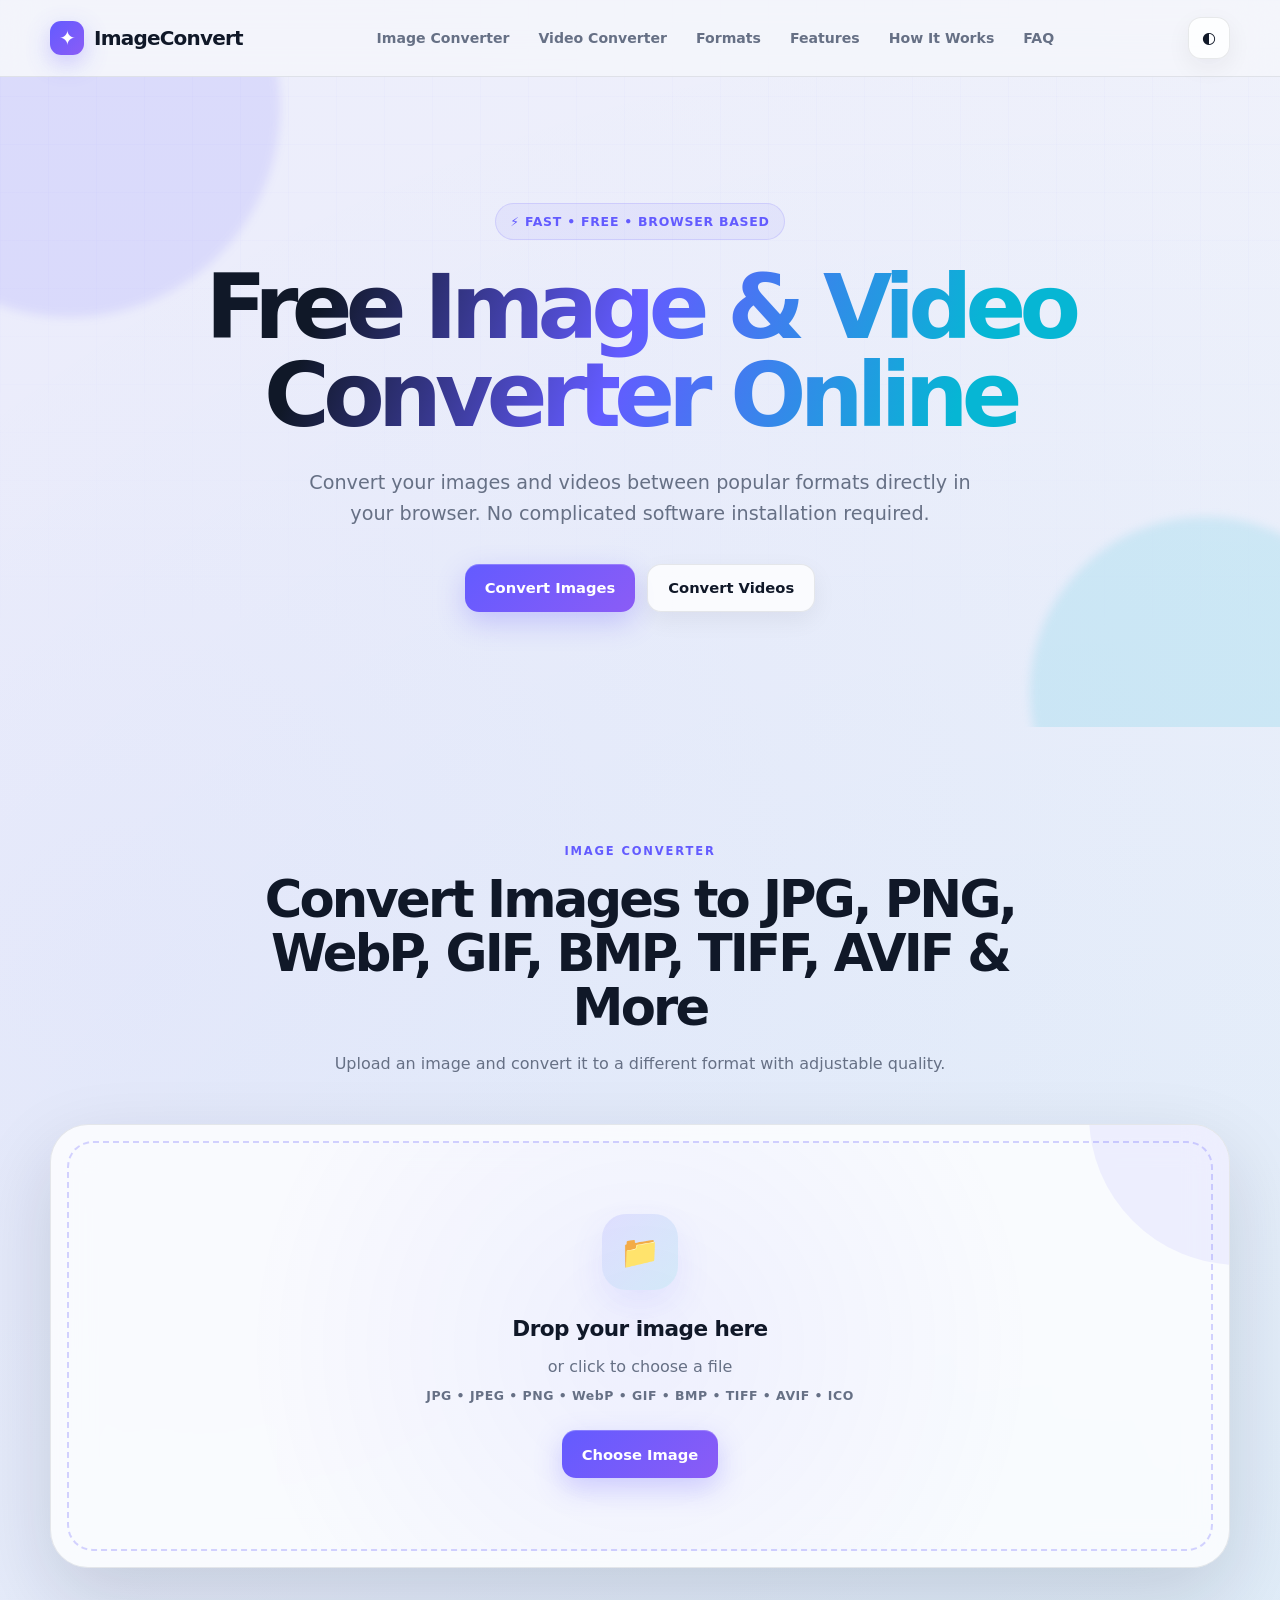
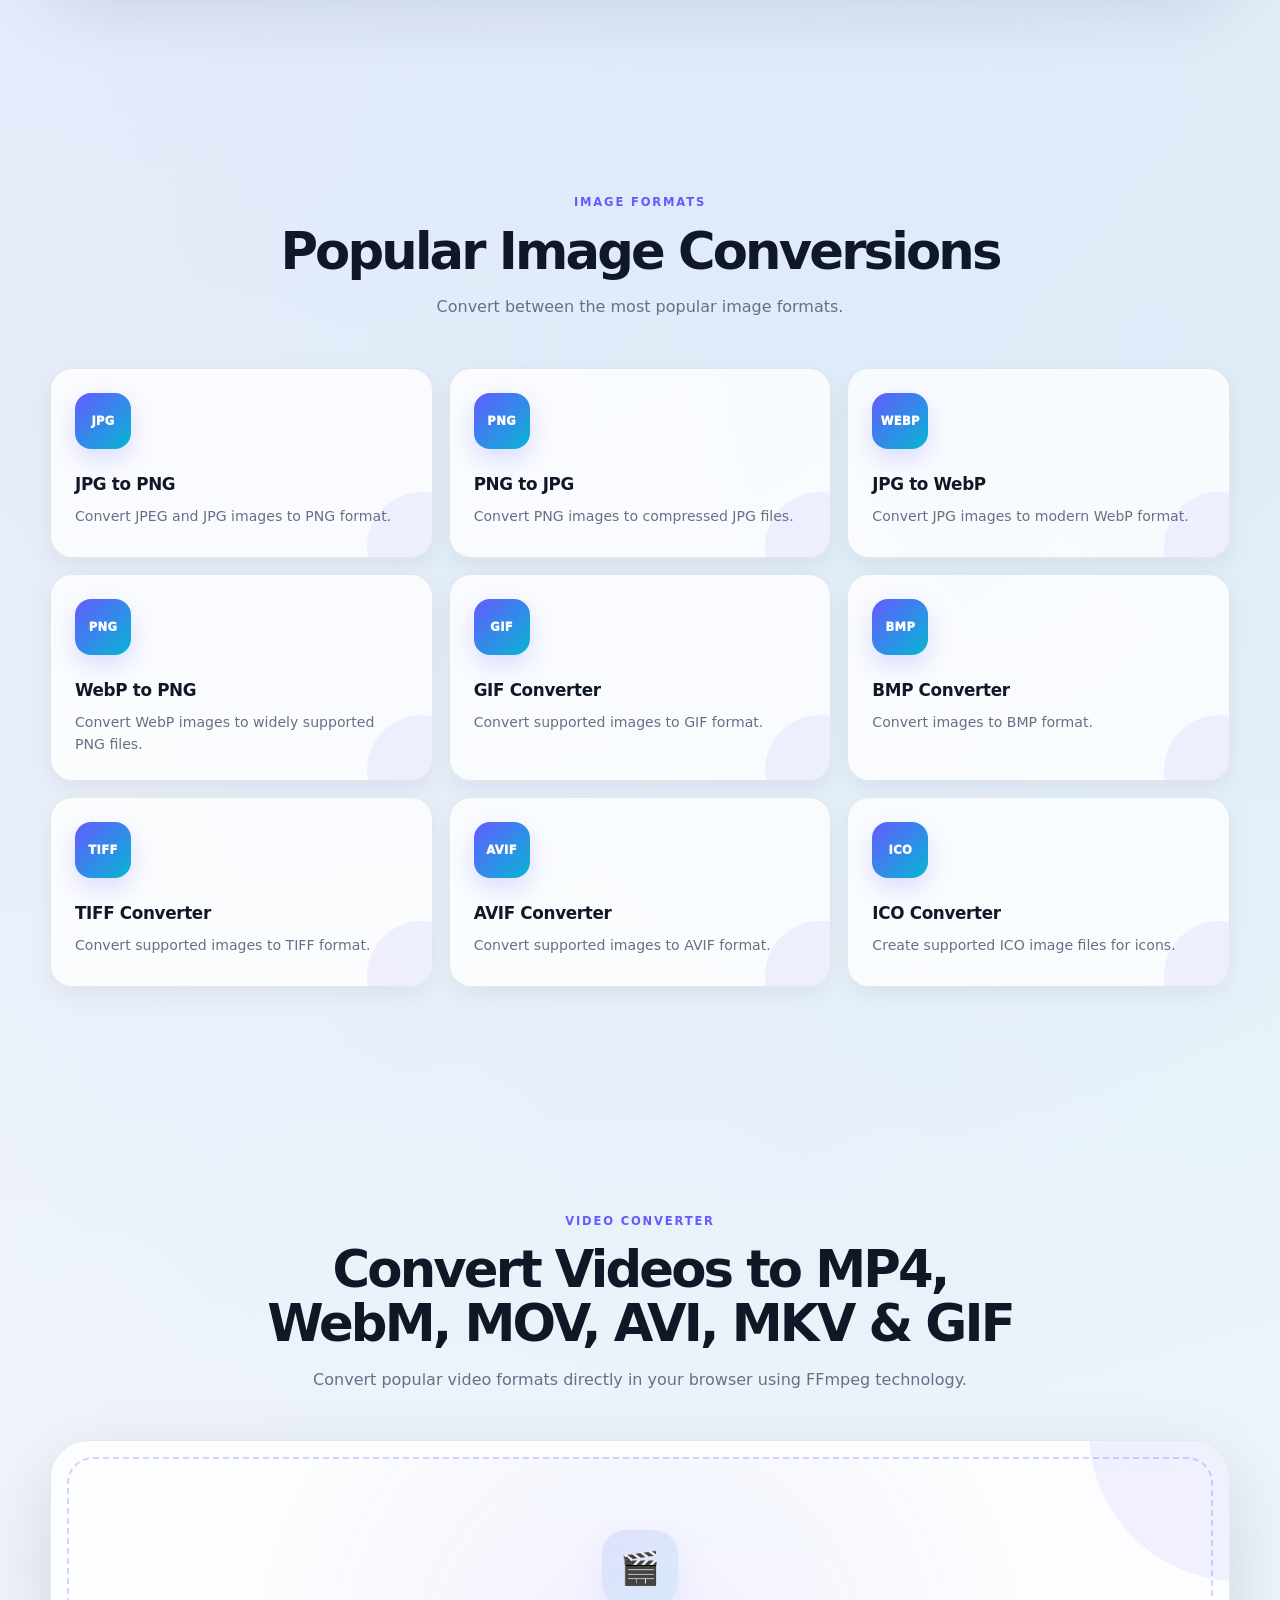
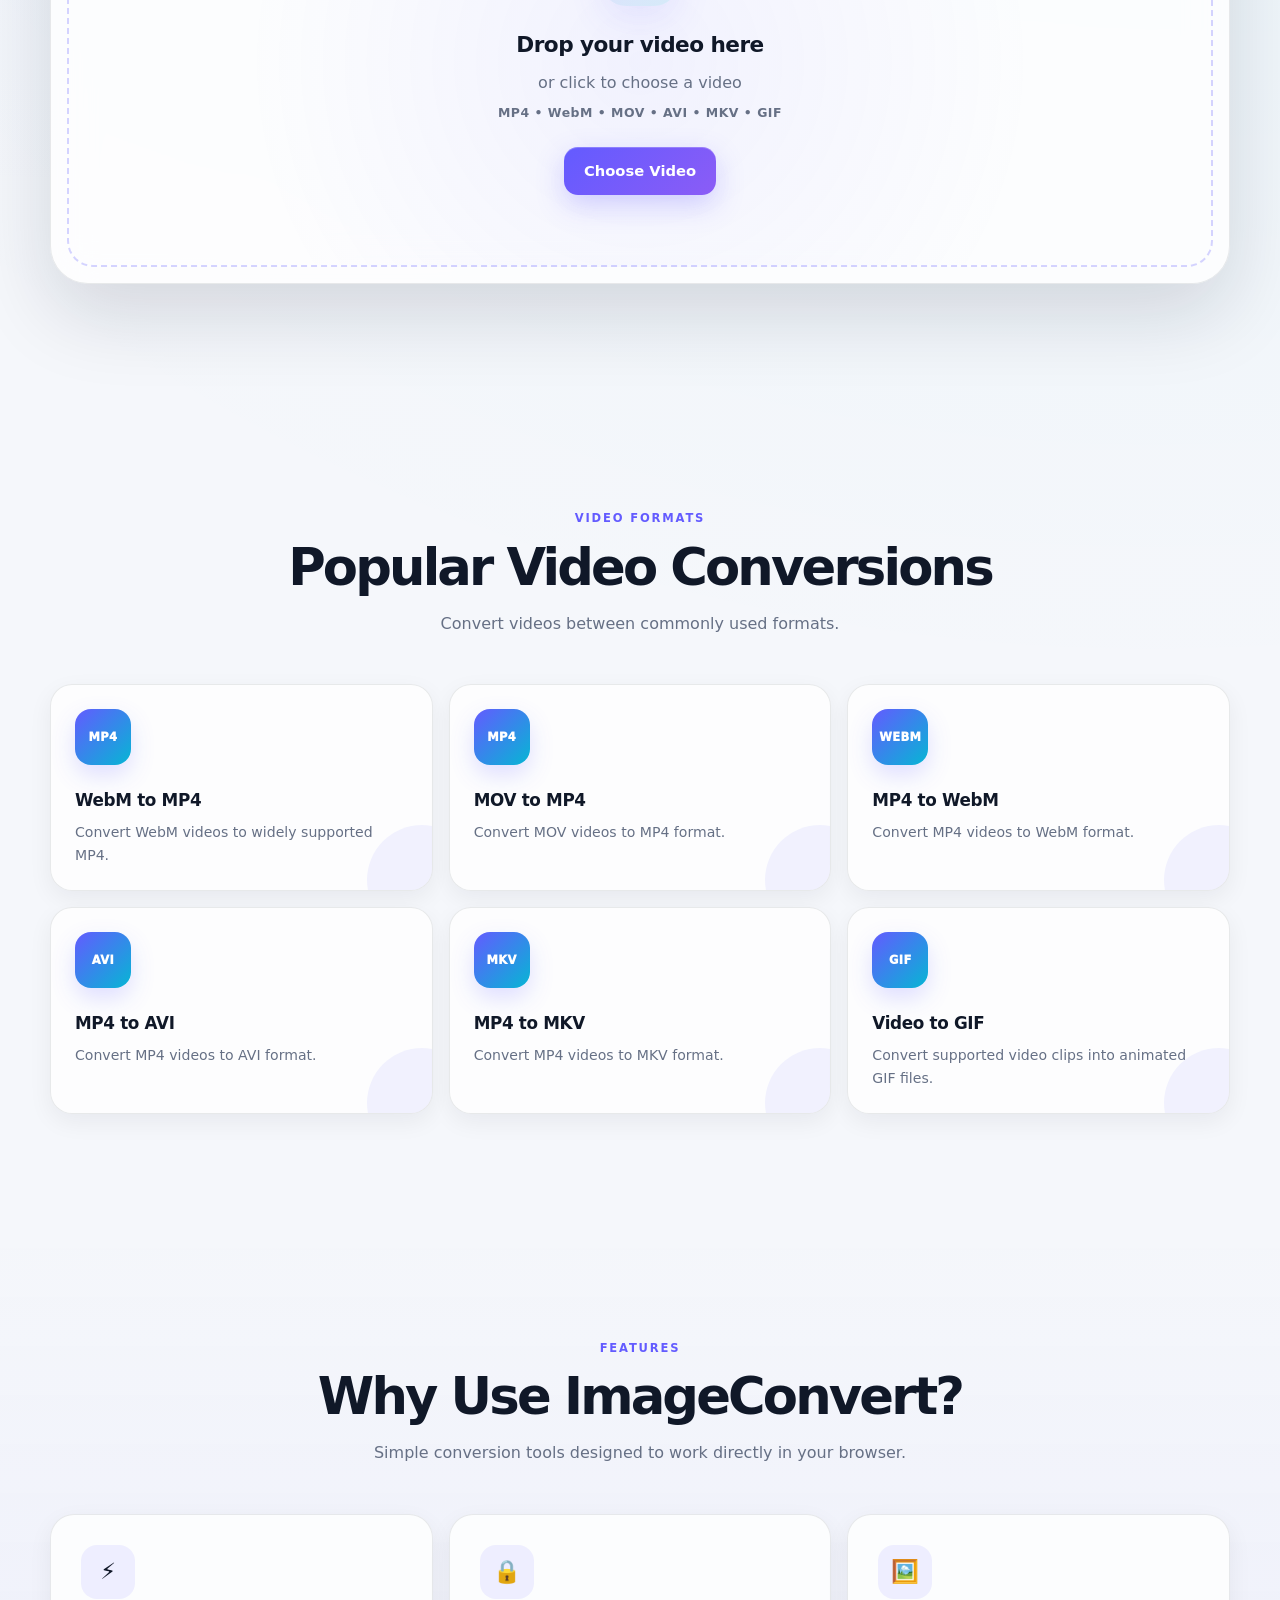
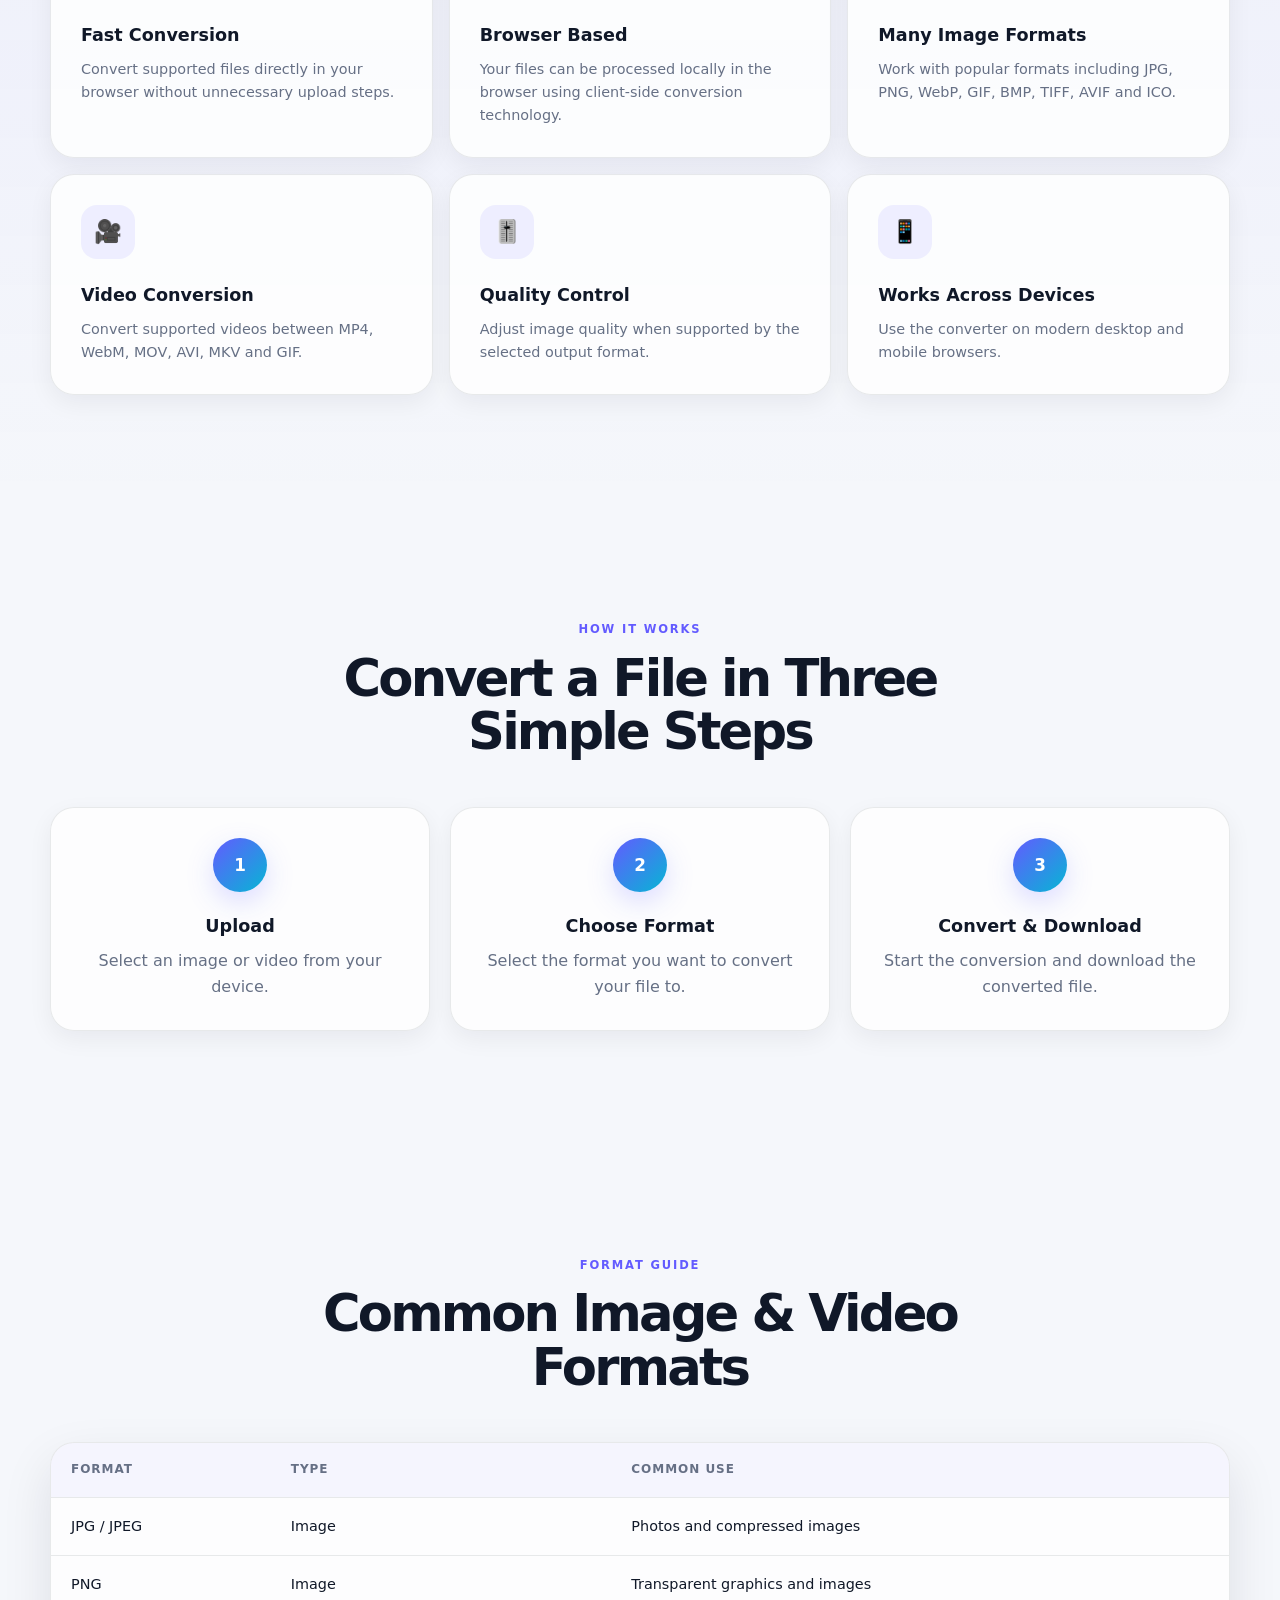
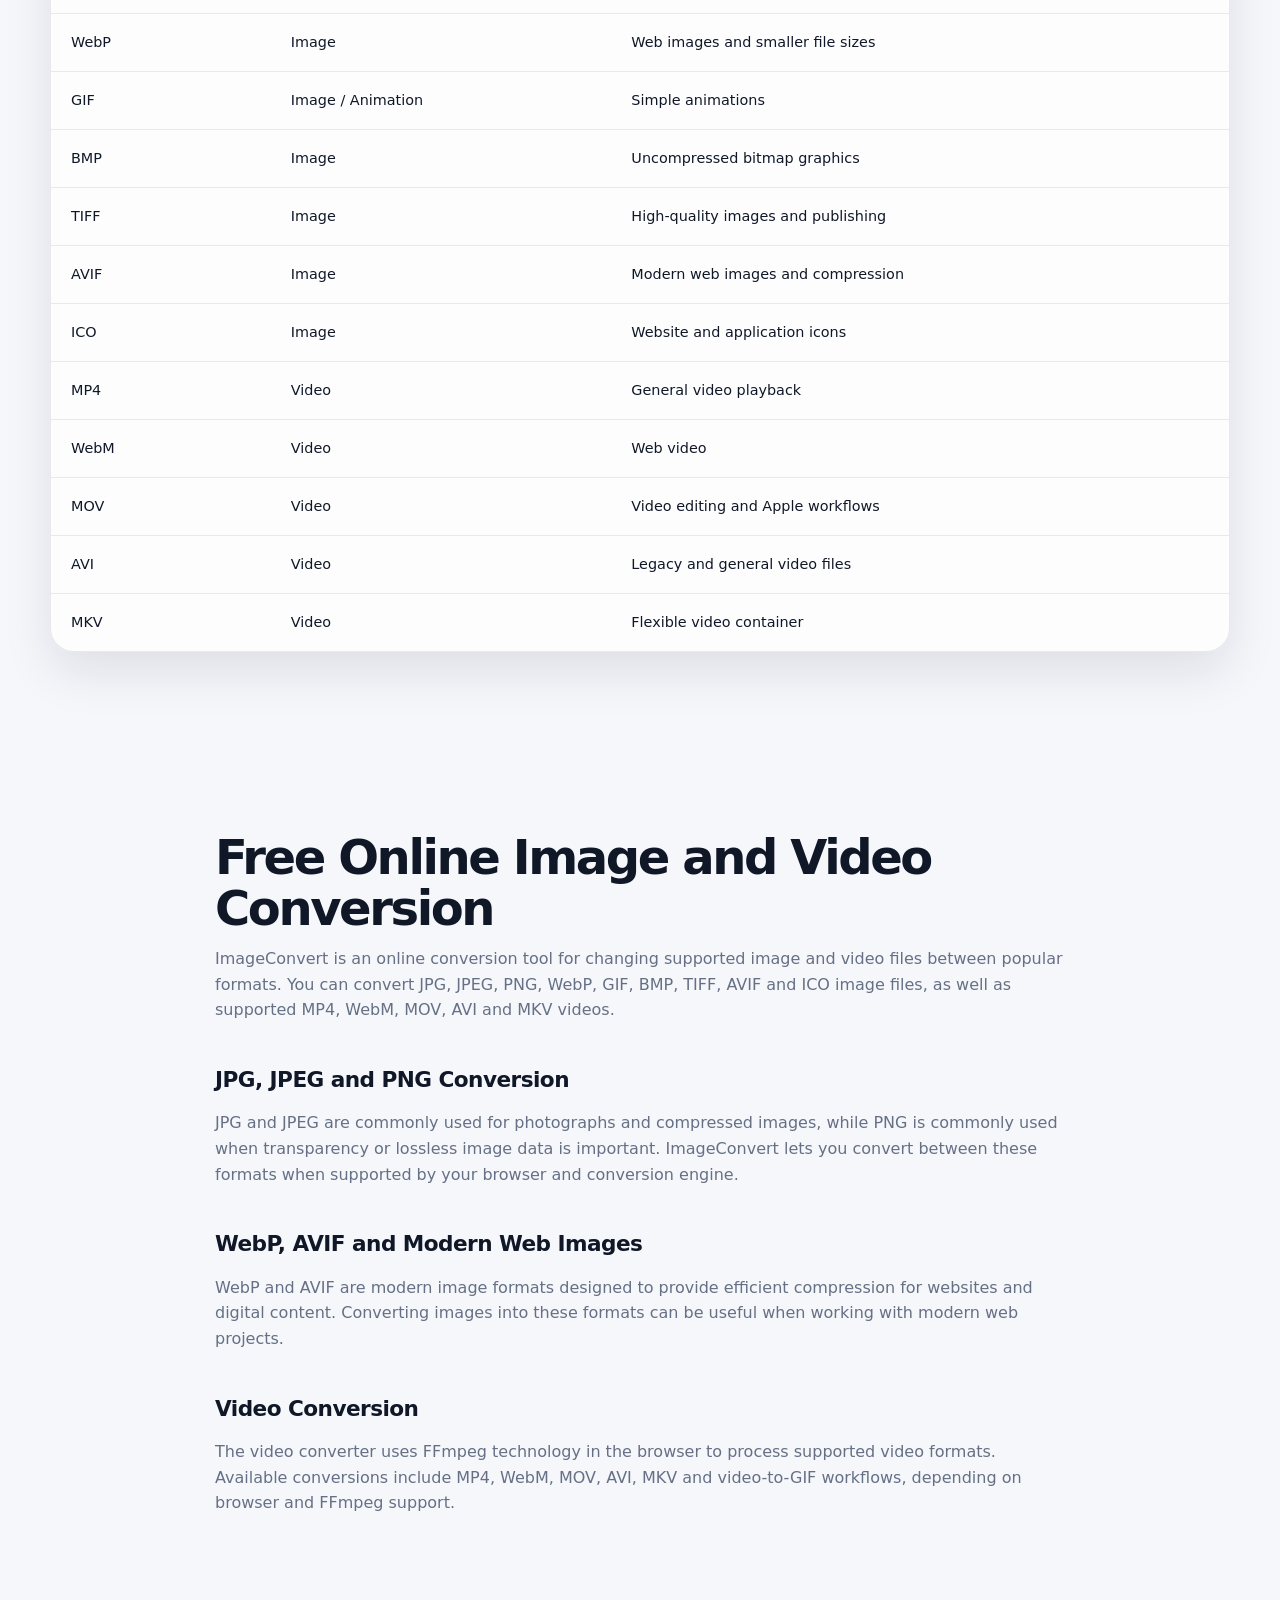
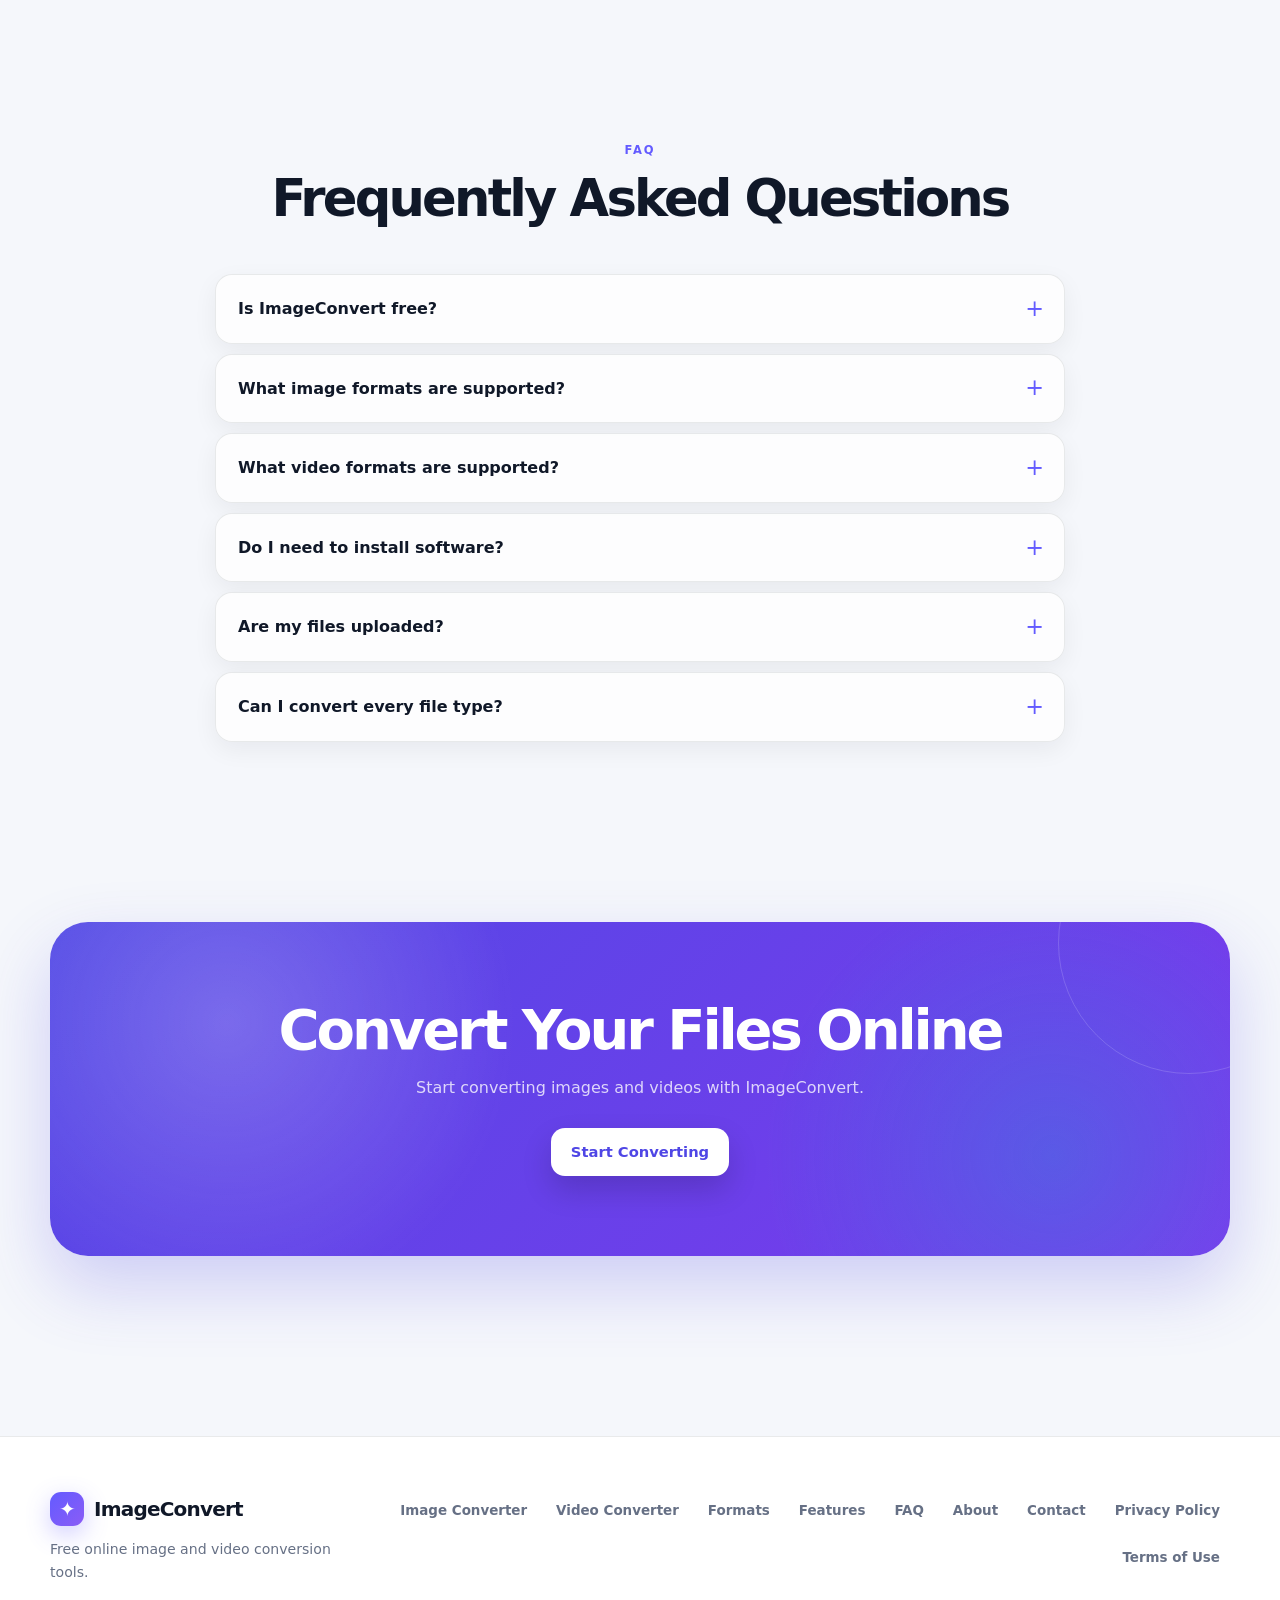
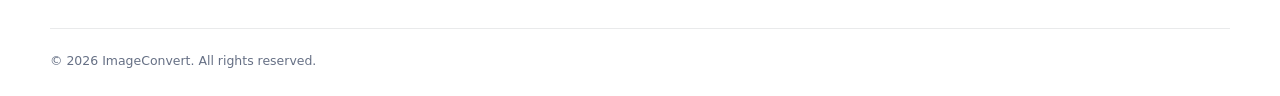
==== commit 48e77986: "Some Necessery Files Added" ====
--- a/index.html
+++ b/index.html
@@ -4,6 +4,9 @@
   <meta charset="UTF-8">
   <meta name="viewport" content="width=device-width, initial-scale=1.0">
   <title>ImageConvert — Free Image & Video Converter Online</title>
+
+  <!-- REQUIRED for wasm-vips on GitHub Pages (adds COOP/COEP headers via Service Worker) -->
+  <script src="coi-serviceworker.js"></script>
 
   <meta
     name="description"
@@ -146,9 +149,7 @@
       </div>
     </section>
 
-    <!-- =========================
-         IMAGE CONVERTER
-    ========================== -->
+    <!-- IMAGE CONVERTER -->
     <section id="image-converter" class="converter-section">
       <div class="container">
         <div class="section-heading">
@@ -264,9 +265,7 @@
       </div>
     </section>
 
-    <!-- =========================
-         VIDEO CONVERTER
-    ========================== -->
+    <!-- VIDEO CONVERTER -->
     <section id="video-converter" class="converter-section video-section">
       <div class="container">
         <div class="section-heading">
@@ -514,12 +513,16 @@
       </div>
 
       <div class="footer-links">
-        <a href="#image-converter">Image Converter</a>
-        <a href="#video-converter">Video Converter</a>
-        <a href="#formats">Formats</a>
-        <a href="#features">Features</a>
-        <a href="#faq">FAQ</a>
-      </div>
+  <a href="#image-converter">Image Converter</a>
+  <a href="#video-converter">Video Converter</a>
+  <a href="#formats">Formats</a>
+  <a href="#features">Features</a>
+  <a href="#faq">FAQ</a>
+  <a href="about.html">About</a>
+  <a href="contact.html">Contact</a>
+  <a href="privacy.html">Privacy Policy</a>
+  <a href="terms.html">Terms of Use</a>
+</div>
     </div>
 
     <div class="container footer-bottom">
@@ -534,15 +537,7 @@
     </div>
   </noscript>
 
-  <!-- =========================
-       FFMPEG — loaded from LOCAL files (same origin)
-       This is REQUIRED because ffmpeg.wasm creates a Web Worker,
-       and browsers block Workers from cross-origin scripts.
-  ========================== -->
-  <script src="./ffmpeg/ffmpeg.js"></script>
-  <script src="./ffmpeg/util.js"></script>
-
-  <!-- Application JavaScript -->
-  <script src="app.js"></script>
+  <!-- Application JavaScript (ES module for wasm-vips + FFmpeg ESM) -->
+  <script type="module" src="app.js"></script>
 </body>
 </html>
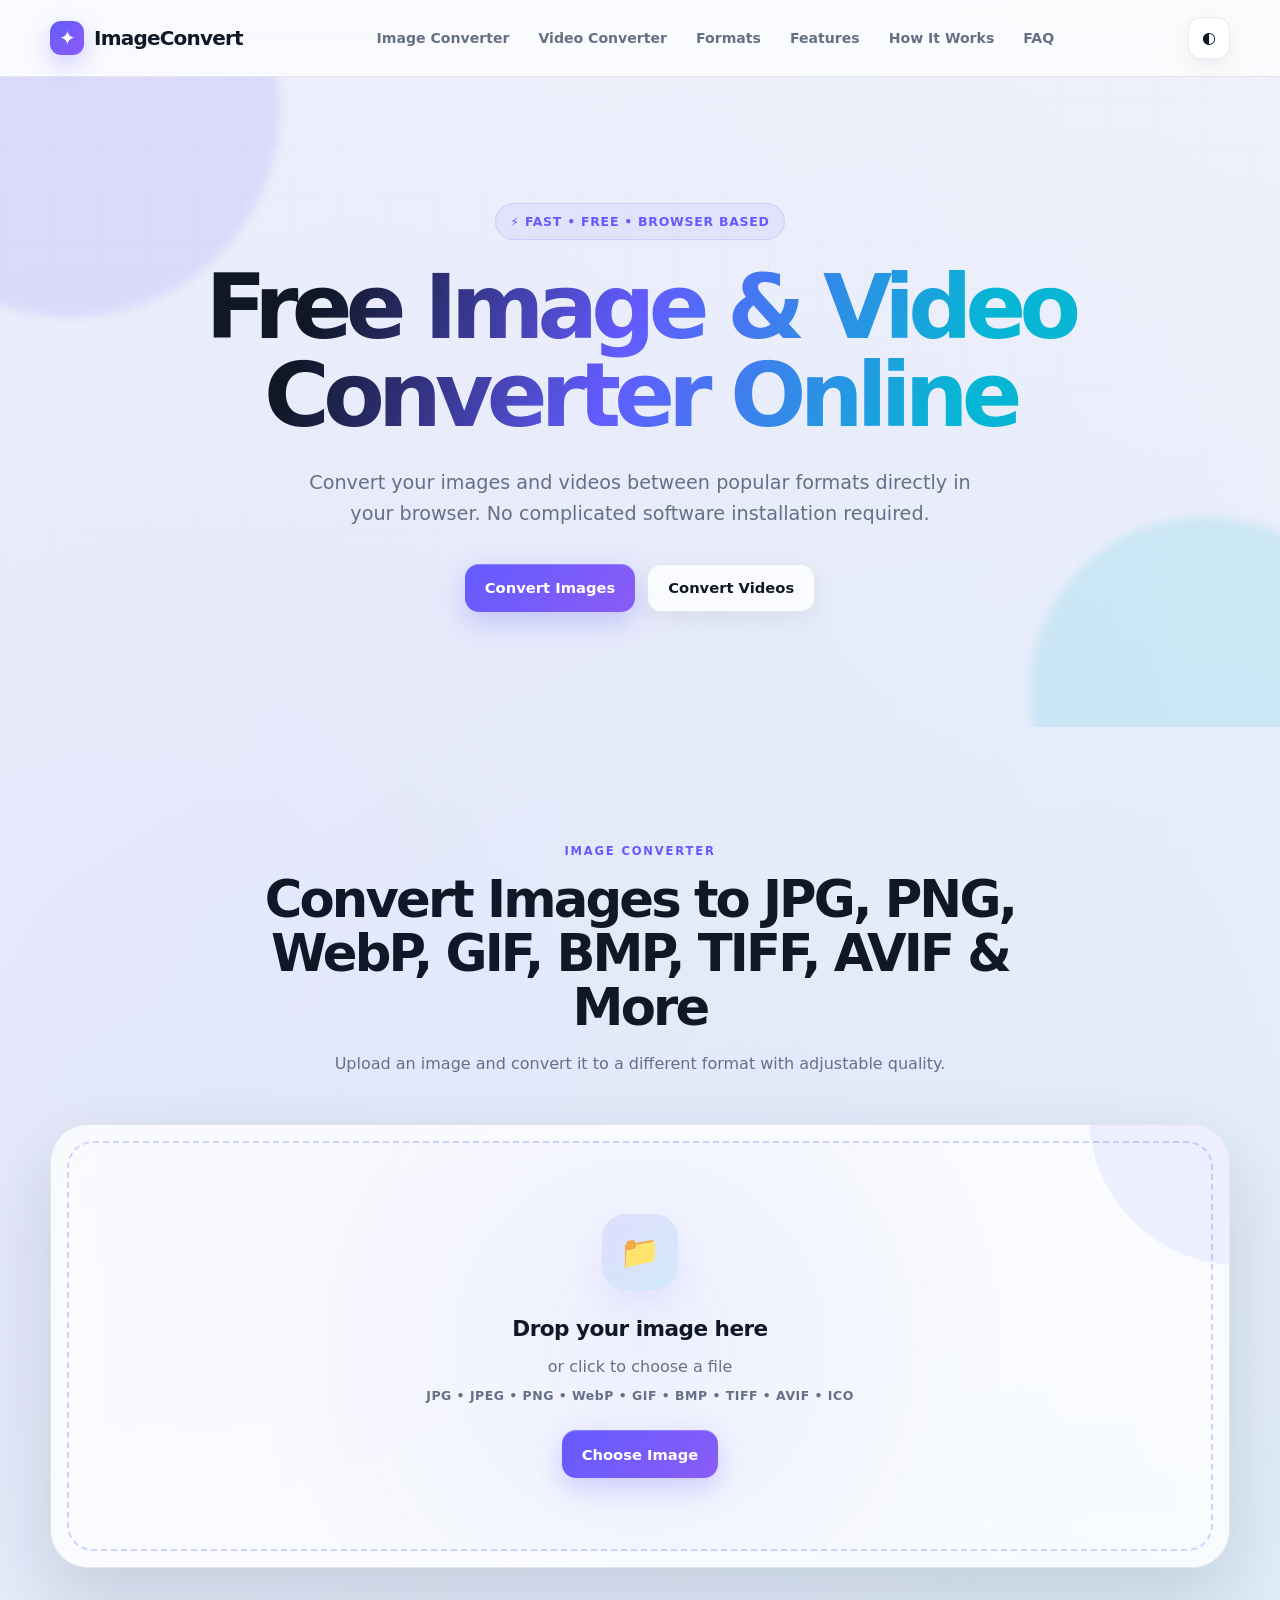
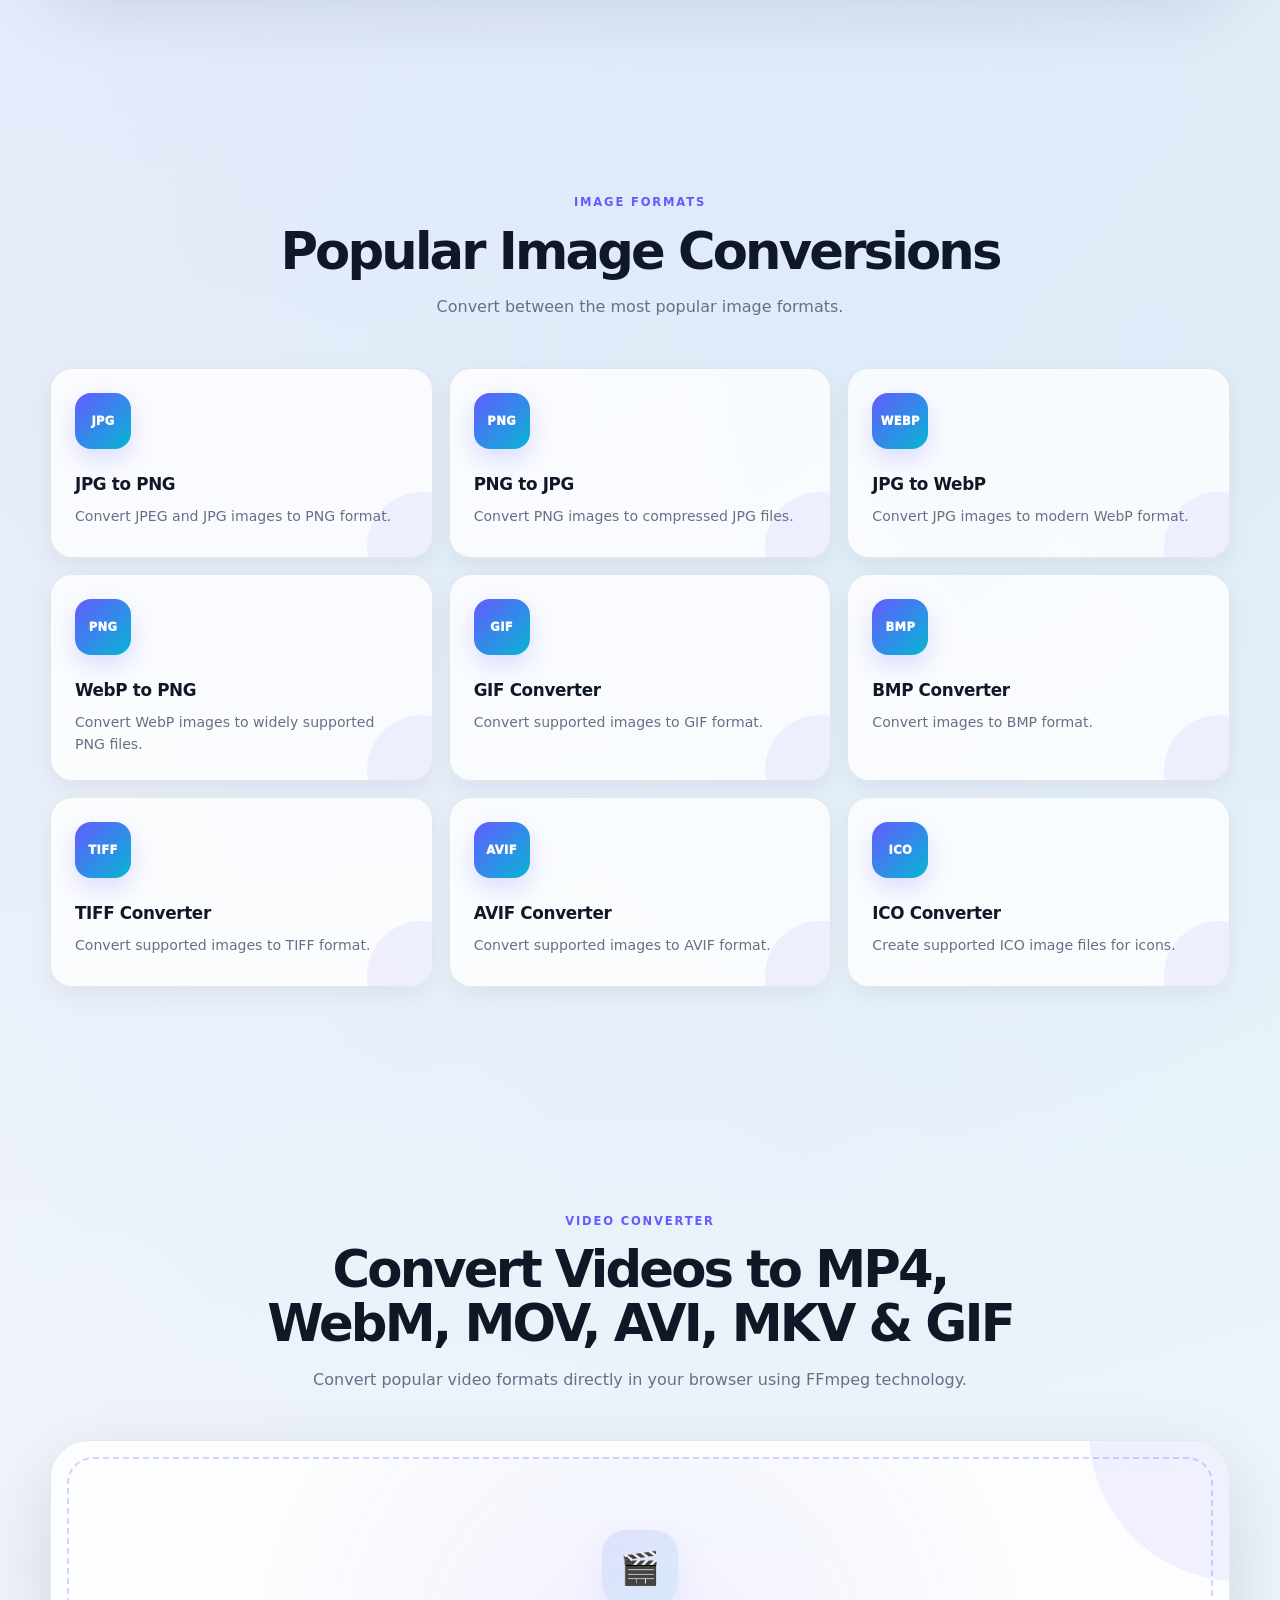
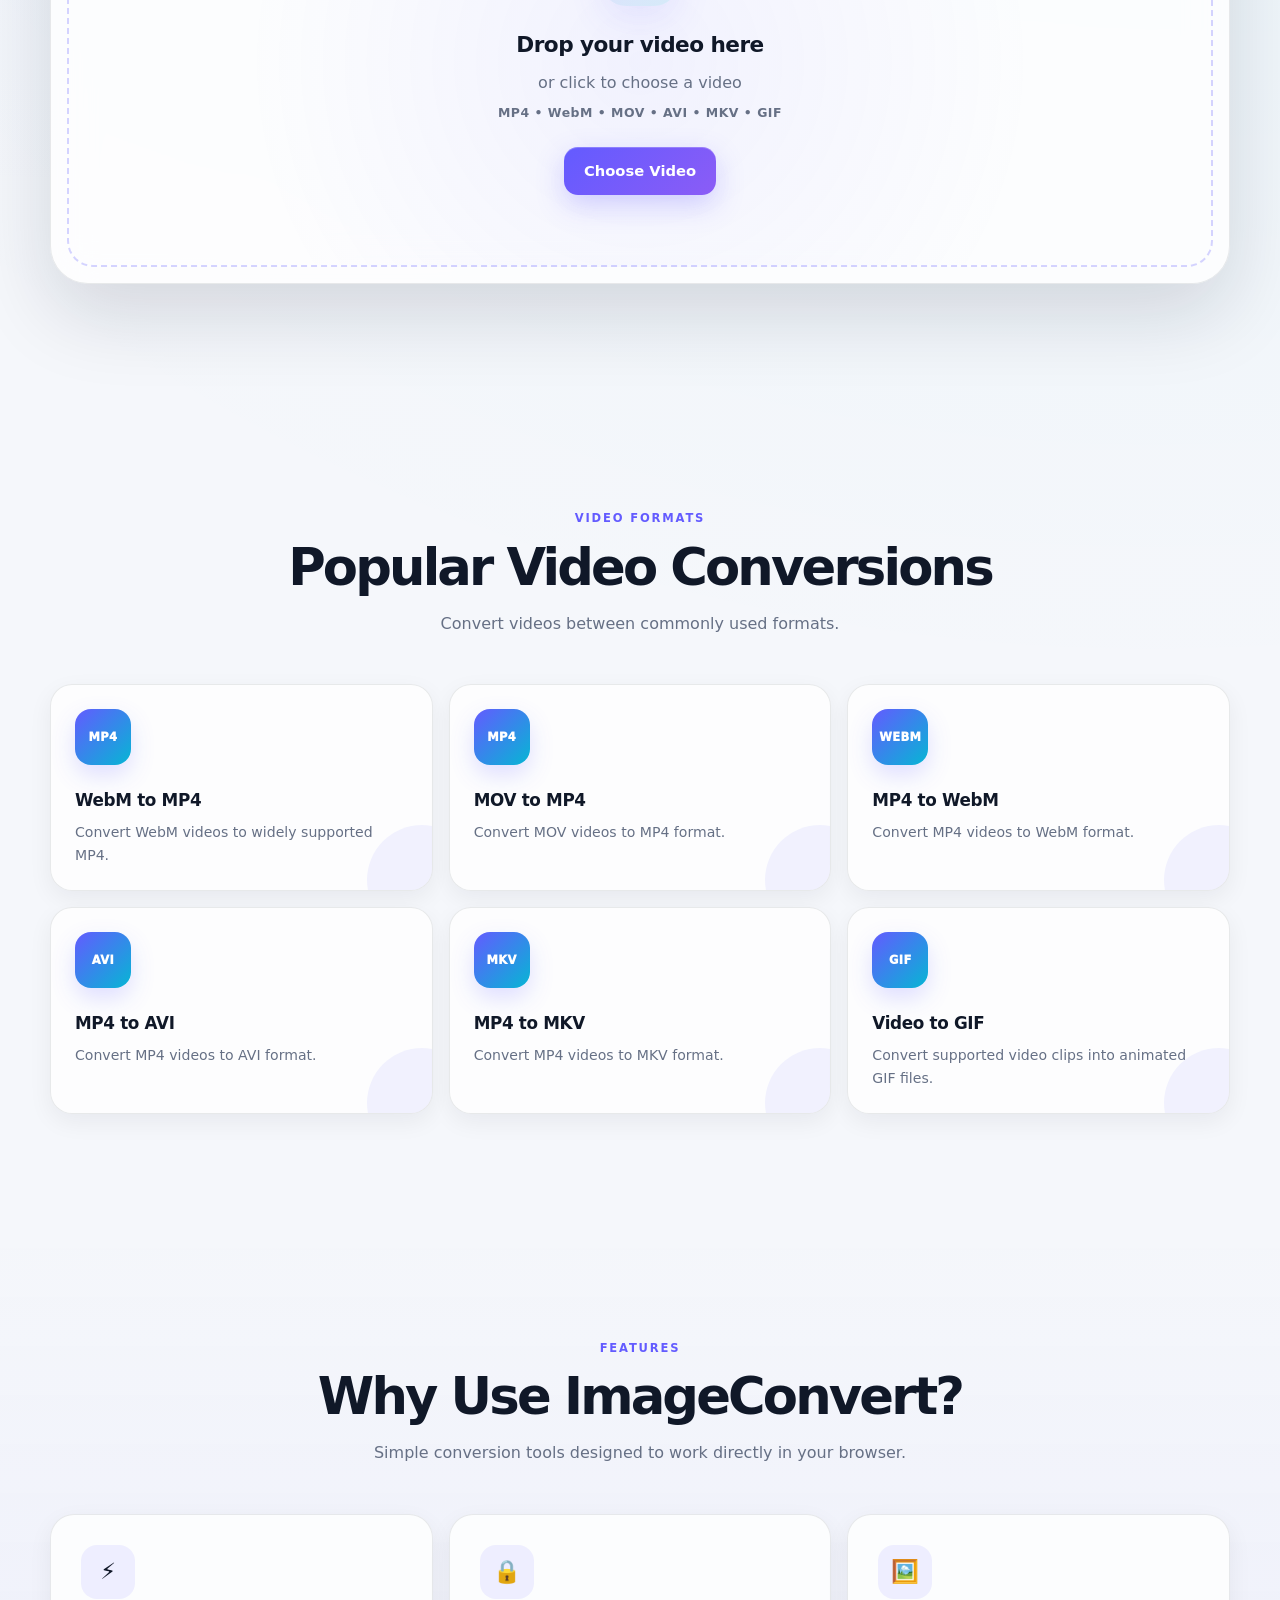
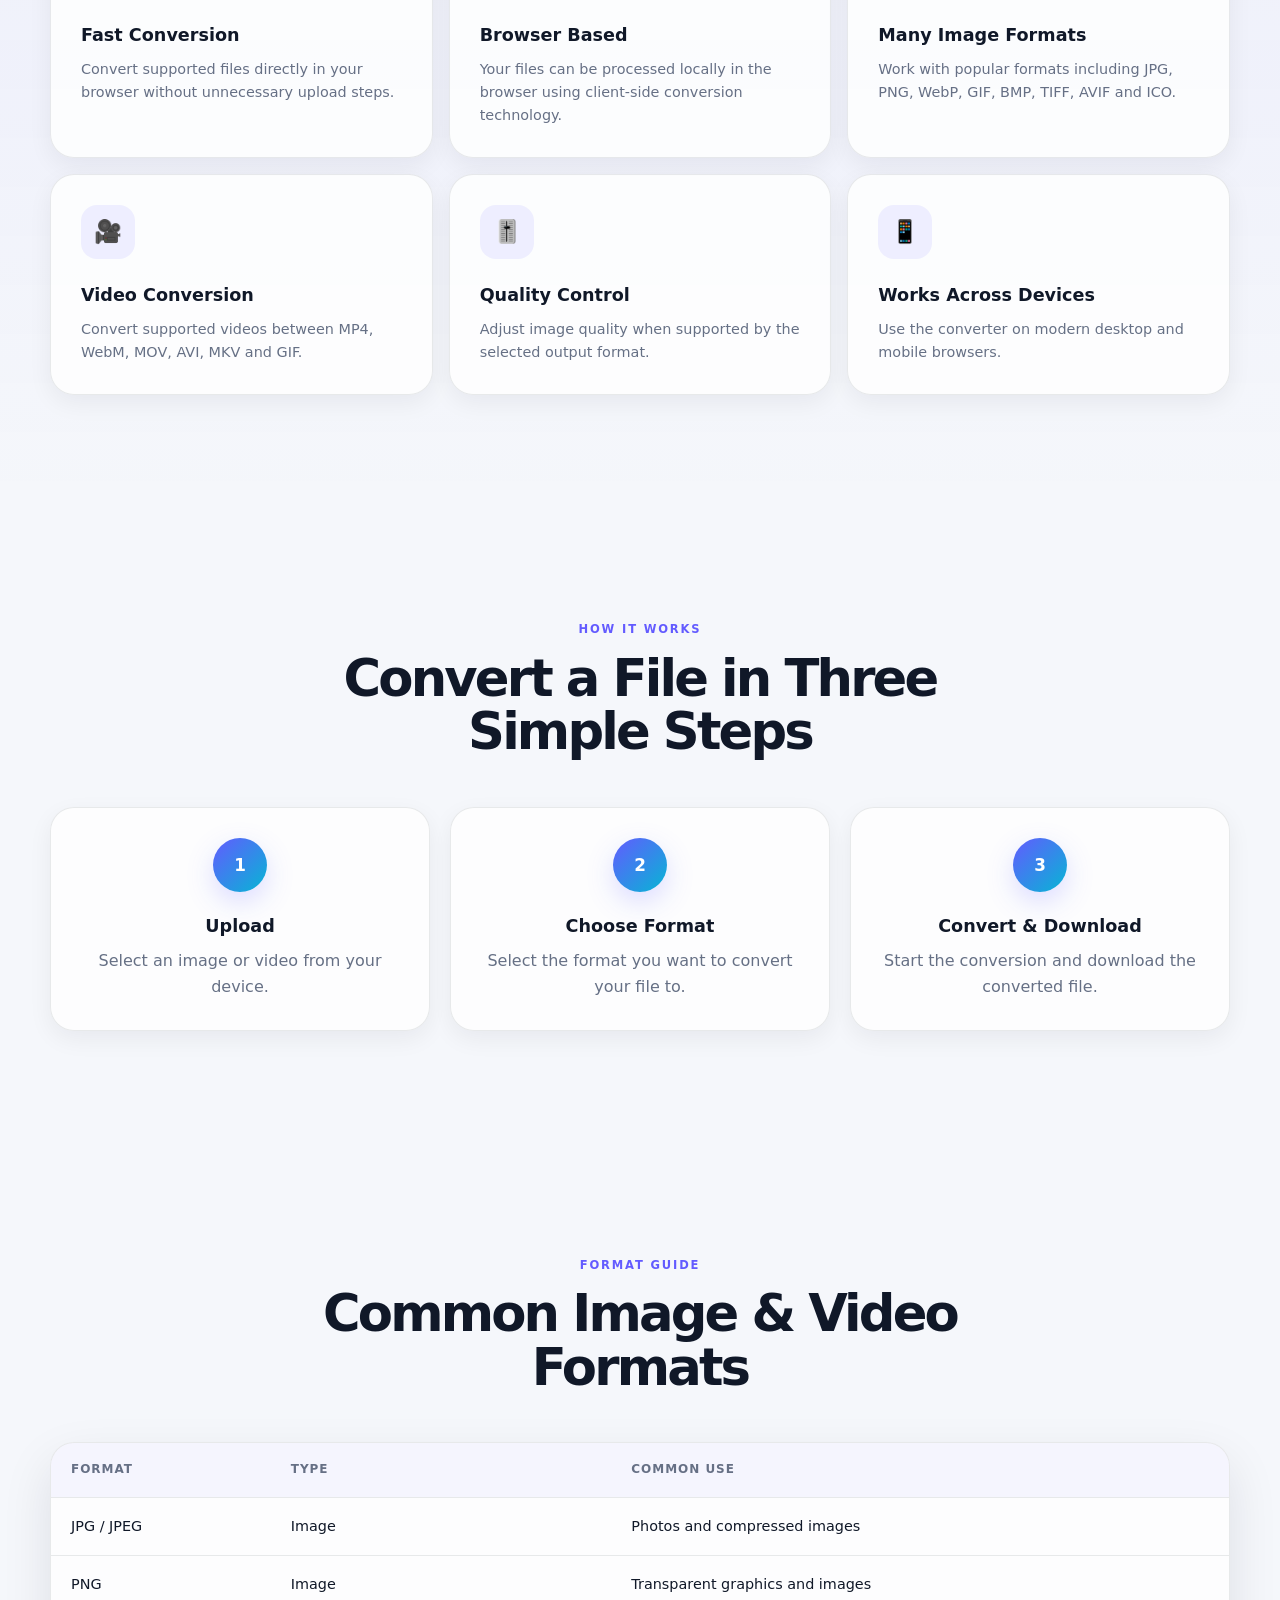
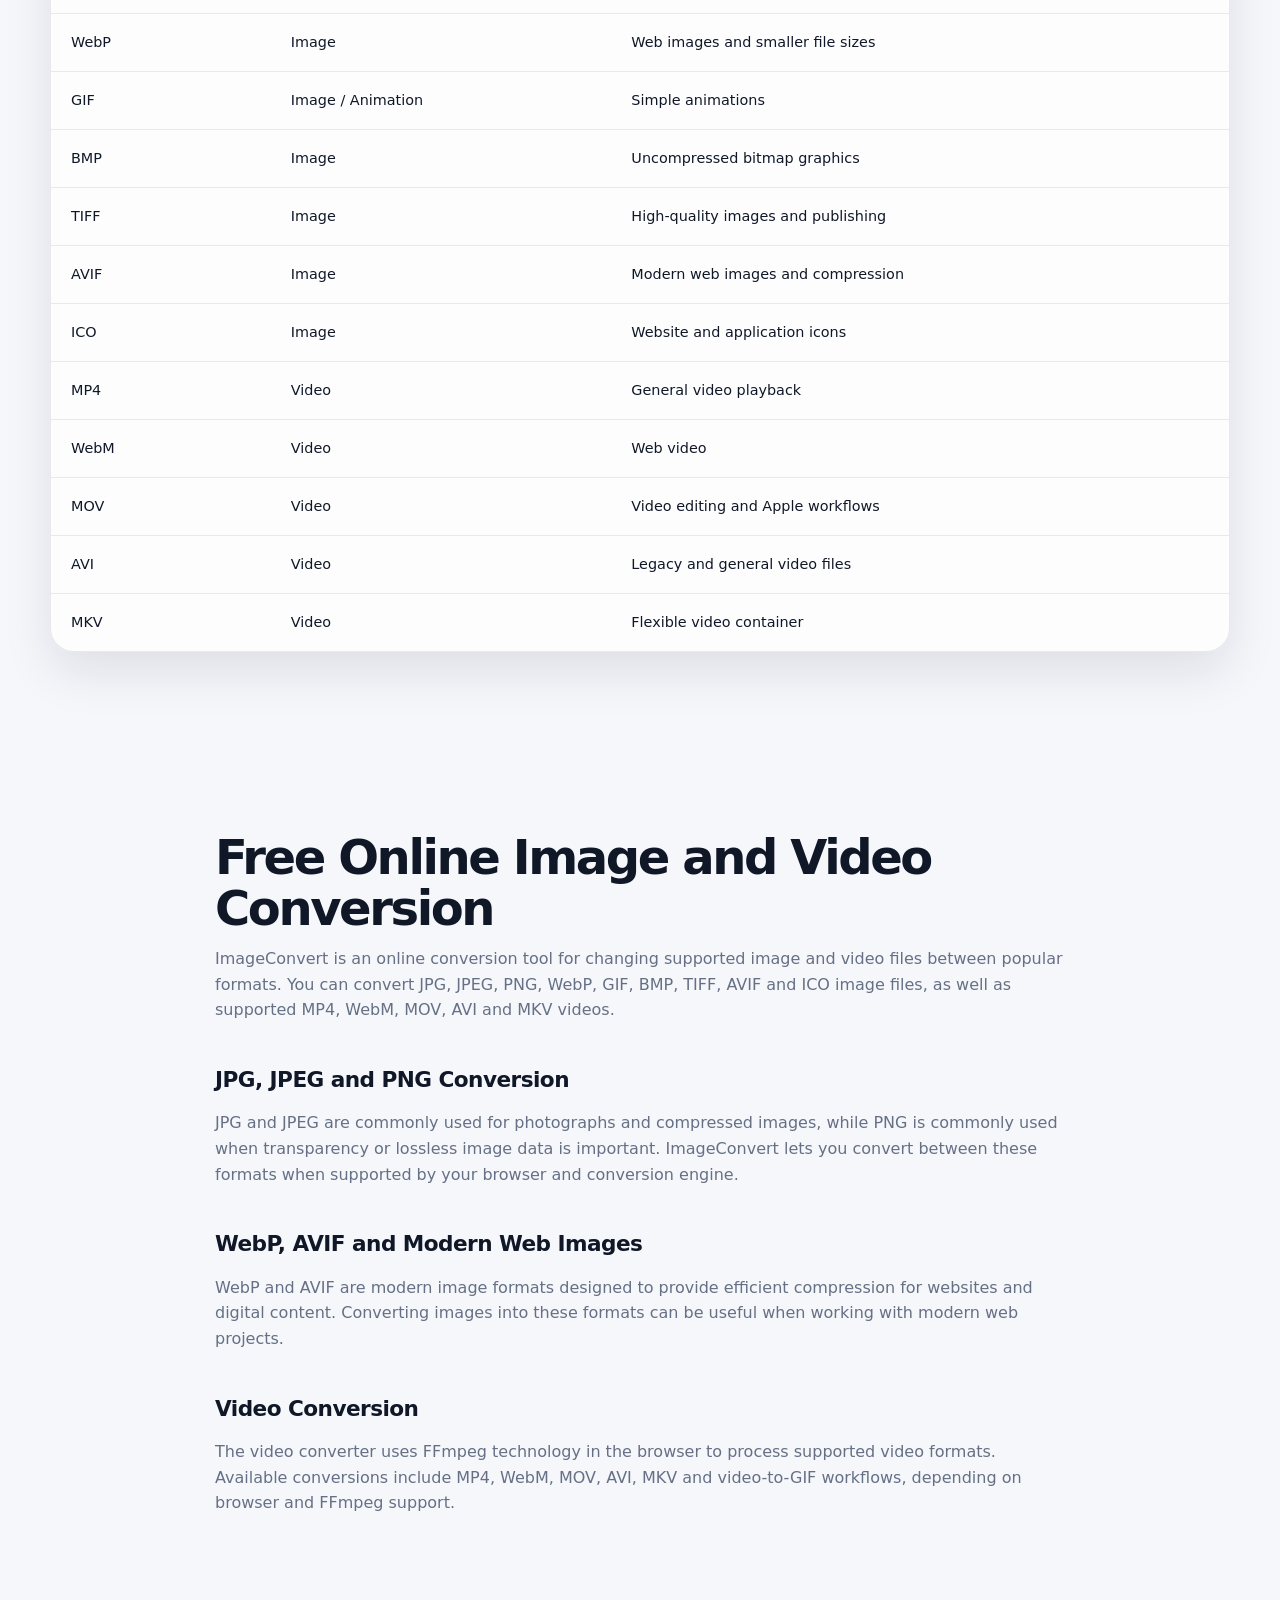
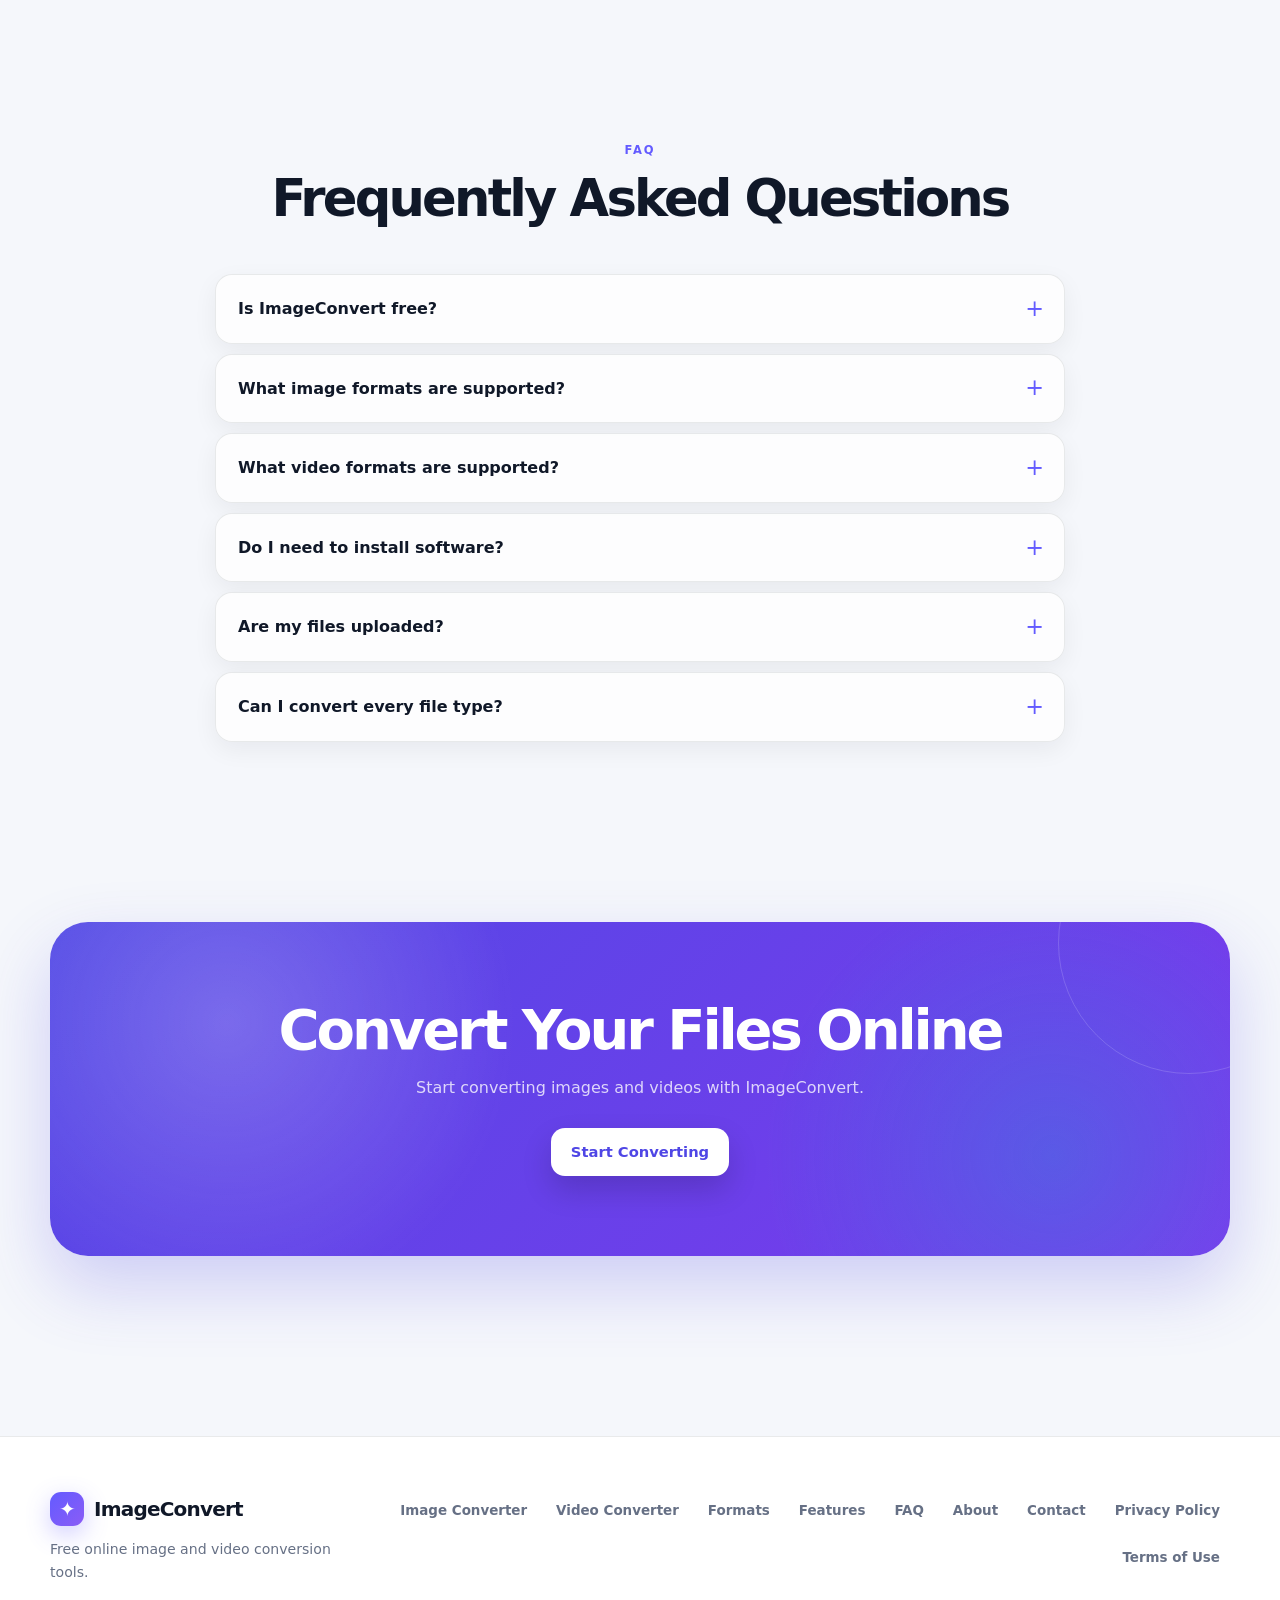
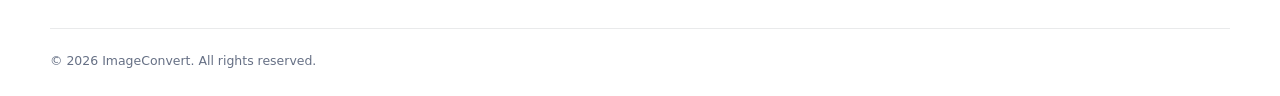
==== commit b6b7bebf: "bug another fix" ====
--- a/index.html
+++ b/index.html
@@ -7,6 +7,7 @@
 
   <!-- REQUIRED for wasm-vips on GitHub Pages (adds COOP/COEP headers via Service Worker) -->
   <script src="coi-serviceworker.js"></script>
+  <script src="theme.js"></script>
 
   <meta
     name="description"
@@ -513,16 +514,16 @@
       </div>
 
       <div class="footer-links">
-  <a href="#image-converter">Image Converter</a>
-  <a href="#video-converter">Video Converter</a>
-  <a href="#formats">Formats</a>
-  <a href="#features">Features</a>
-  <a href="#faq">FAQ</a>
-  <a href="about.html">About</a>
-  <a href="contact.html">Contact</a>
-  <a href="privacy.html">Privacy Policy</a>
-  <a href="terms.html">Terms of Use</a>
-</div>
+        <a href="#image-converter">Image Converter</a>
+        <a href="#video-converter">Video Converter</a>
+        <a href="#formats">Formats</a>
+        <a href="#features">Features</a>
+        <a href="#faq">FAQ</a>
+        <a href="about.html">About</a>
+        <a href="contact.html">Contact</a>
+        <a href="privacy.html">Privacy Policy</a>
+        <a href="terms.html">Terms of Use</a>
+      </div>
     </div>
 
     <div class="container footer-bottom">
--- a/style.css
+++ b/style.css
@@ -84,14 +84,16 @@
   top: 0;
   z-index: 1000;
   border-bottom: 1px solid var(--border);
-  background: rgba(245, 247, 251, 0.72);
+  background: color-mix(in srgb, var(--bg-secondary) 72%, transparent);
   backdrop-filter: blur(22px);
   -webkit-backdrop-filter: blur(22px);
   transition: background var(--transition), border-color var(--transition);
 }
 
 html.dark .navbar,
-body.dark-mode .navbar { background: rgba(7, 10, 18, 0.72); }
+body.dark-mode .navbar {
+  background: color-mix(in srgb, var(--bg-secondary) 72%, transparent);
+}
 
 .nav-container {
   min-height: 76px;
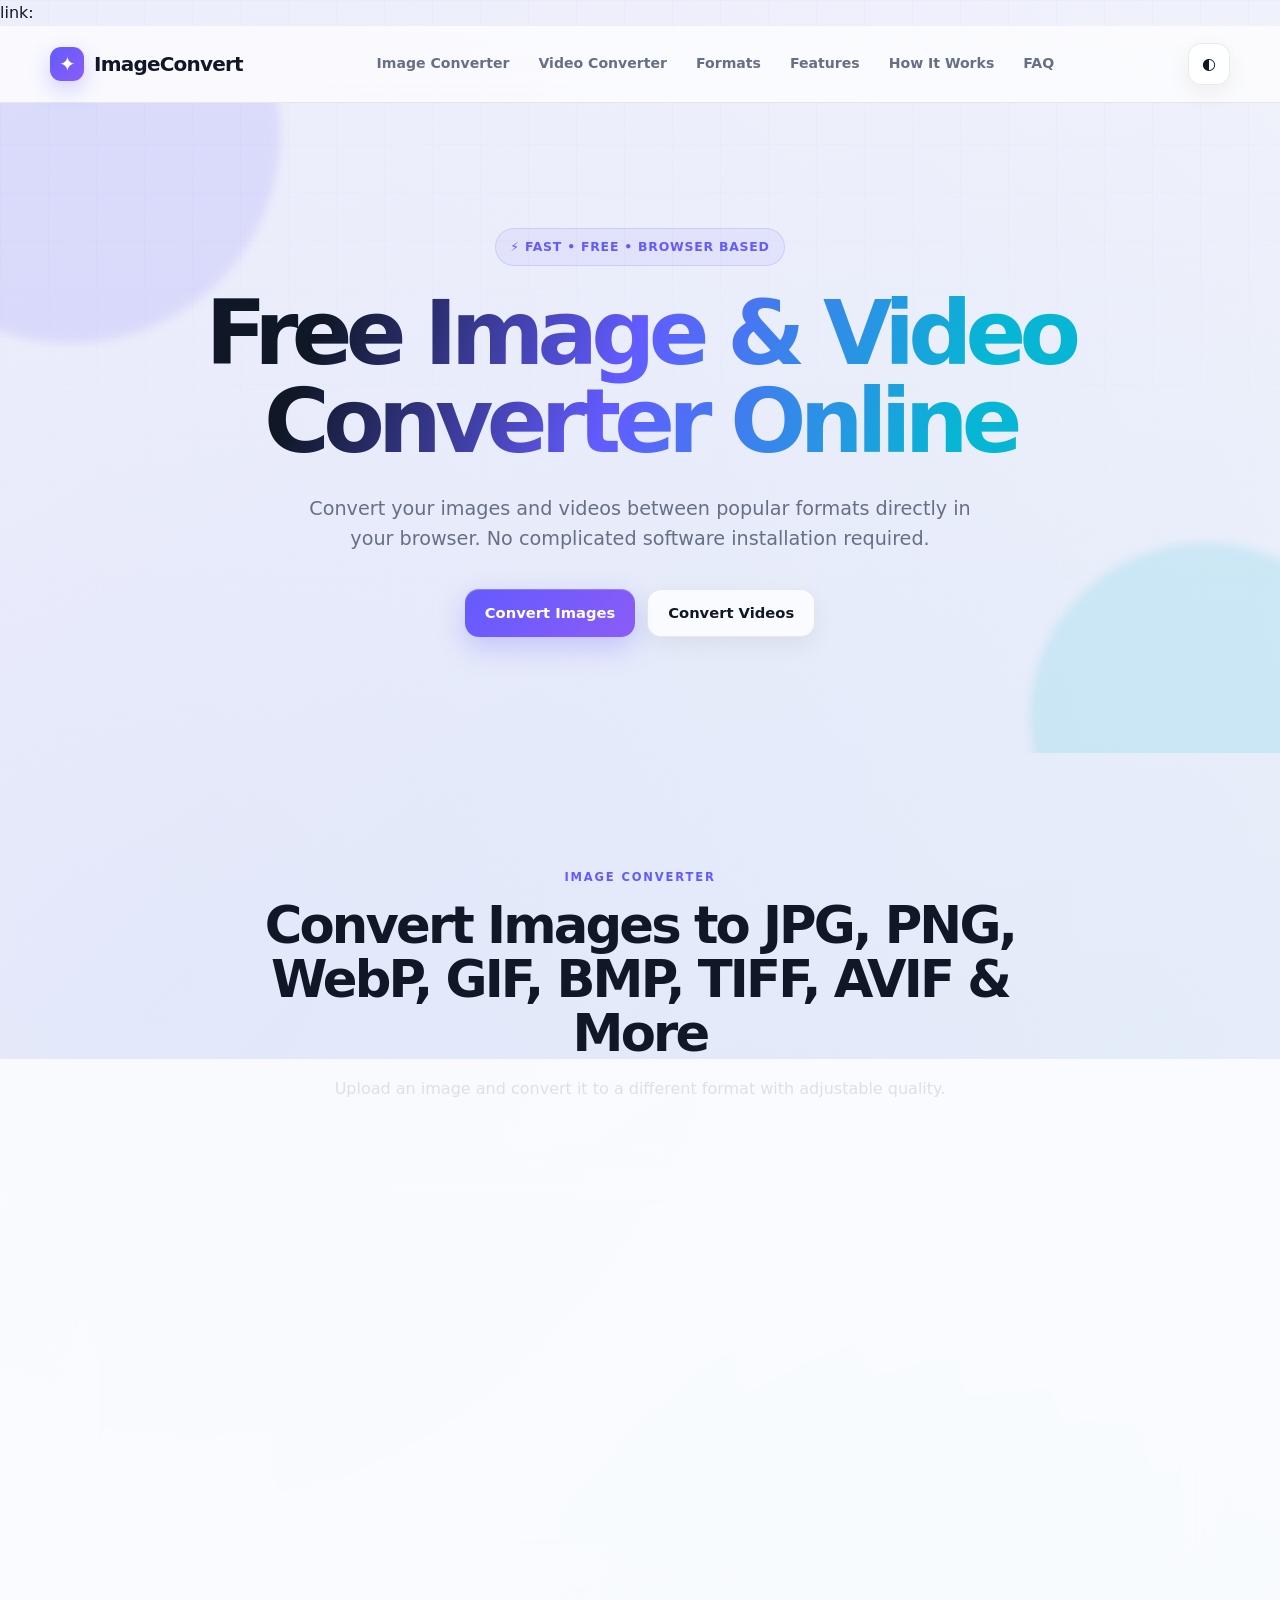
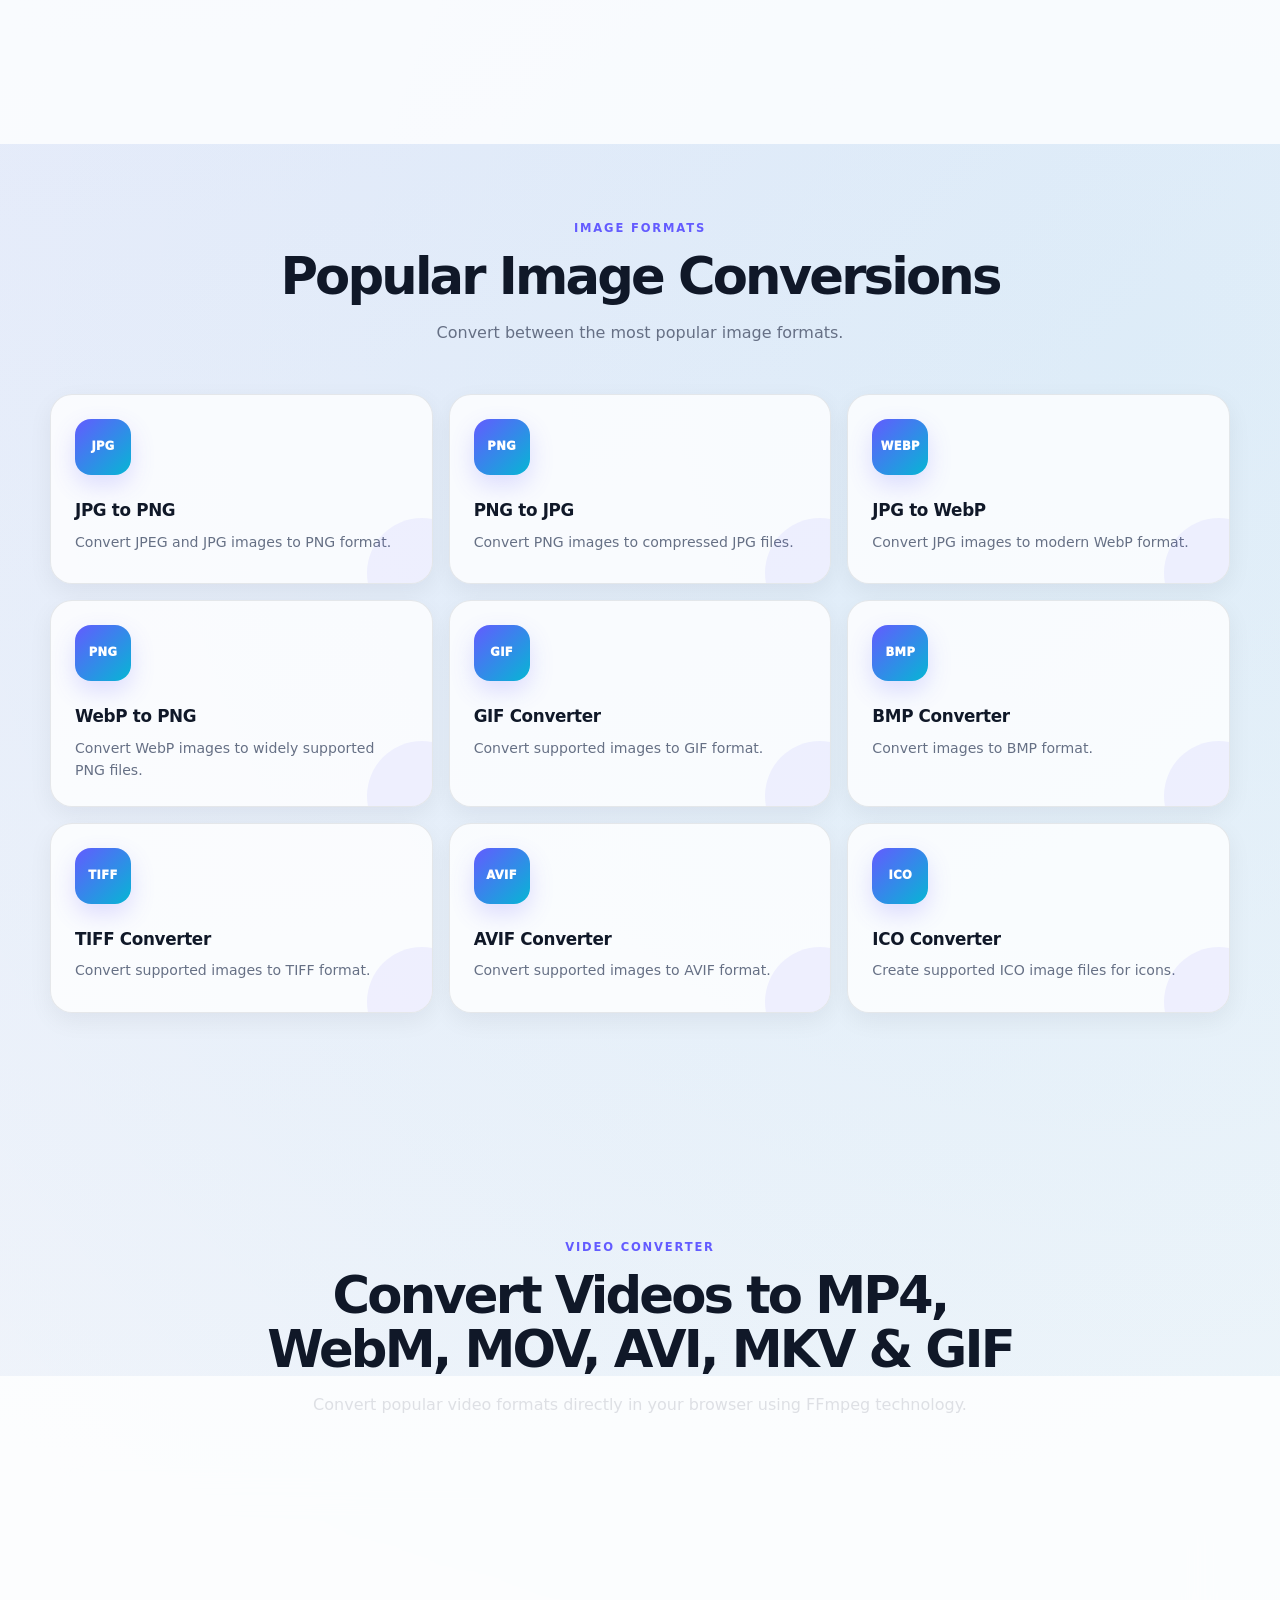
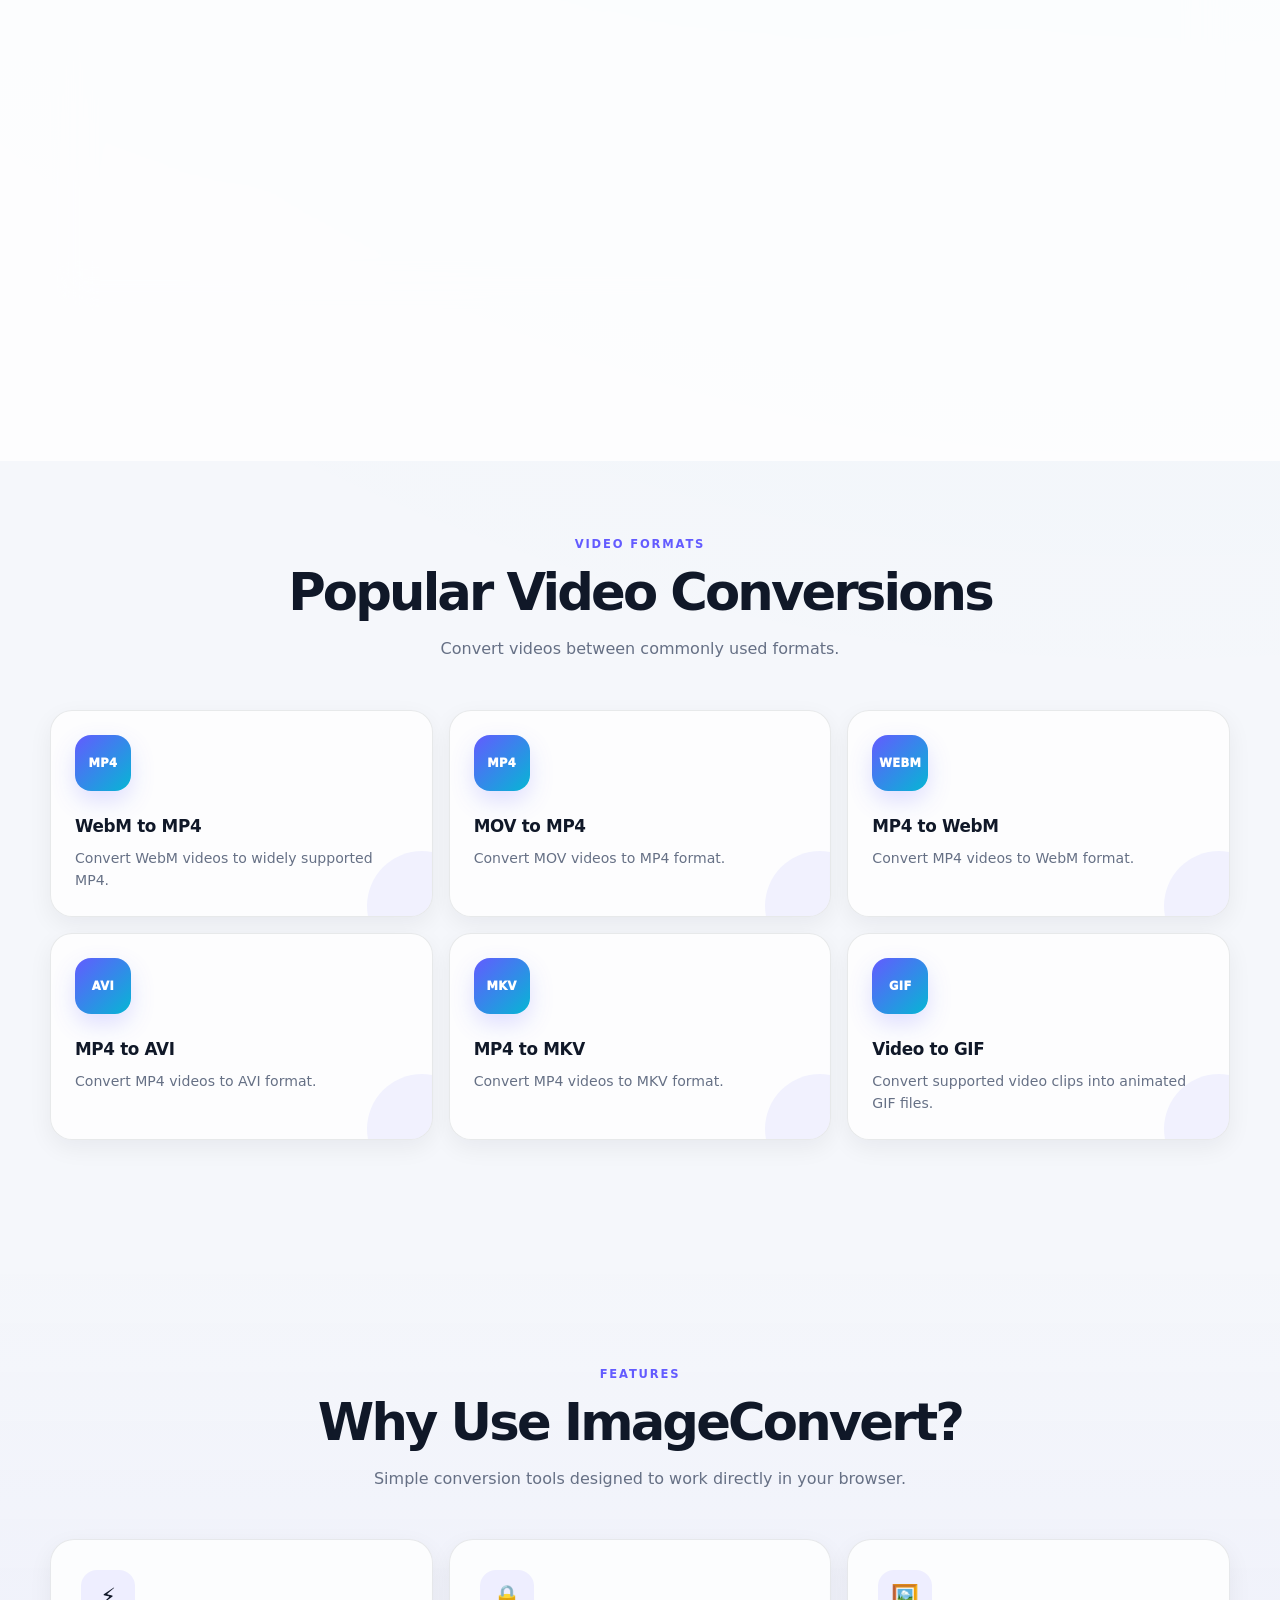
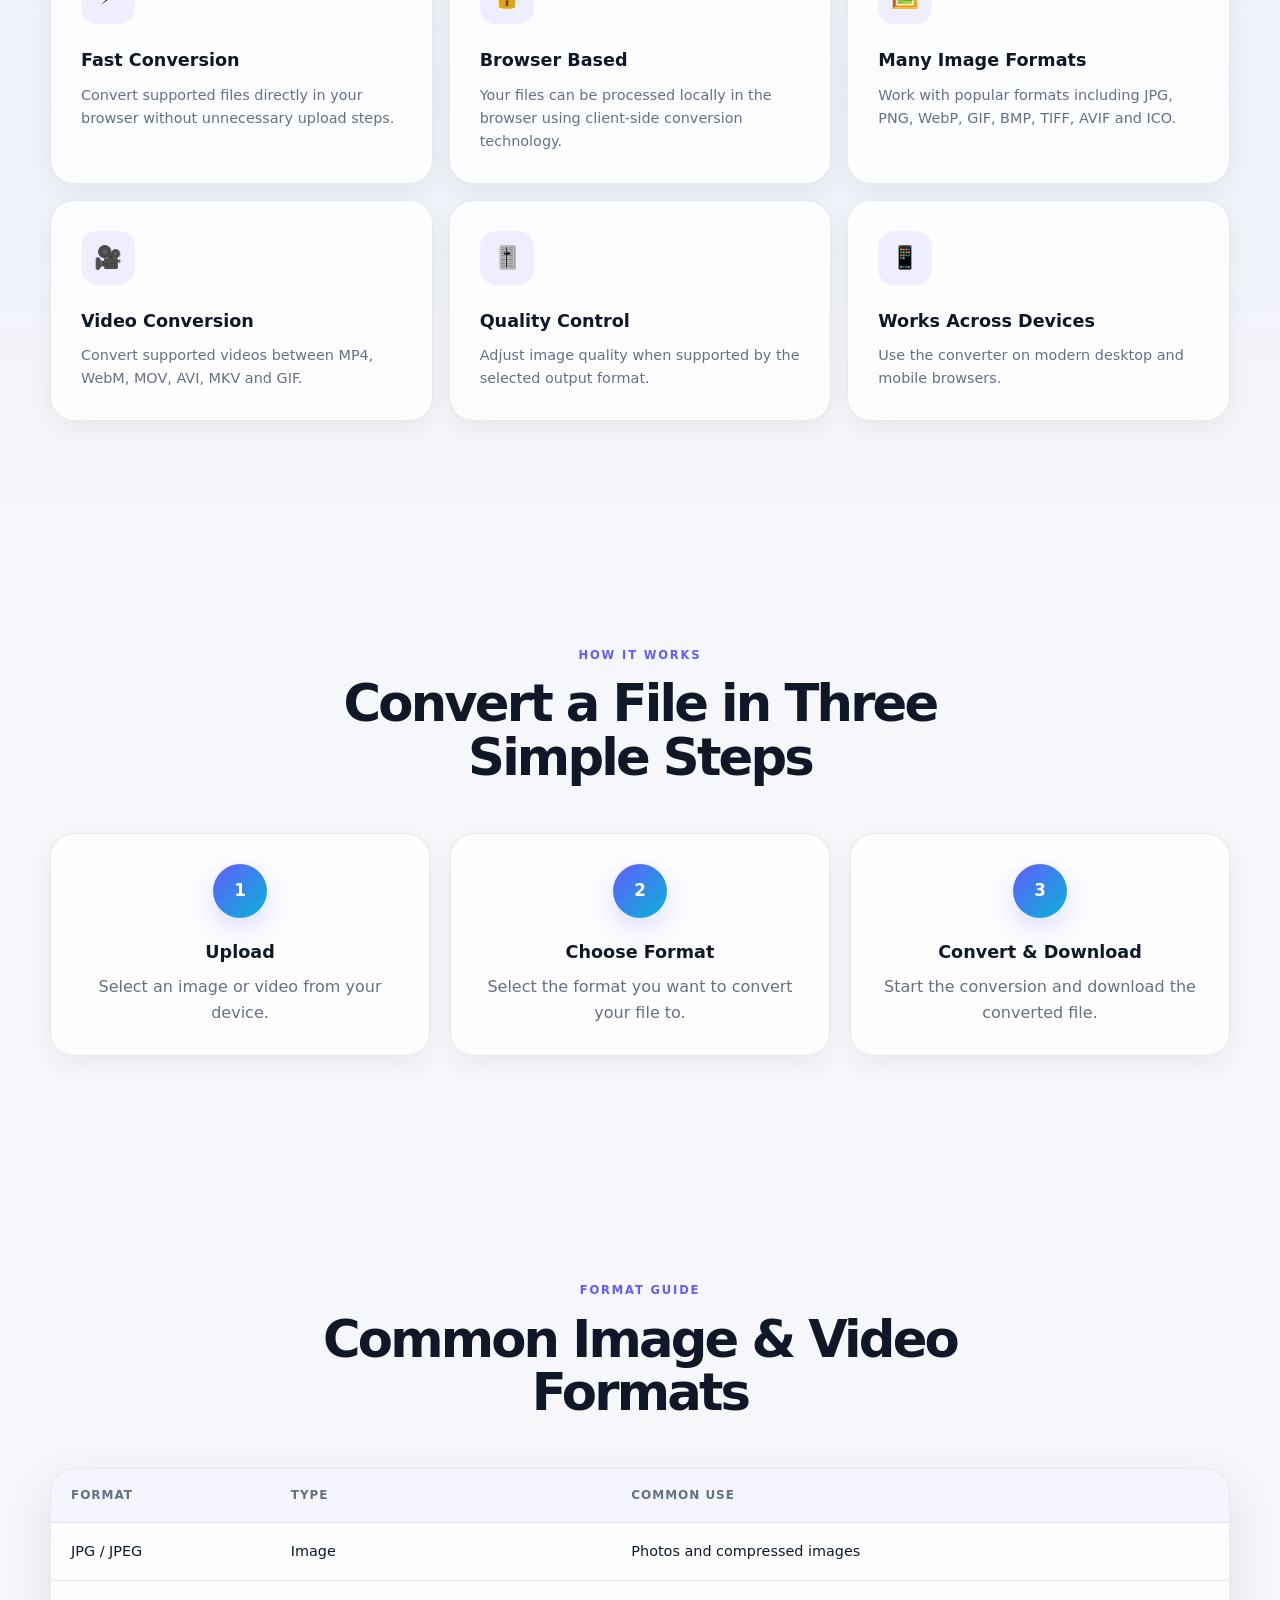
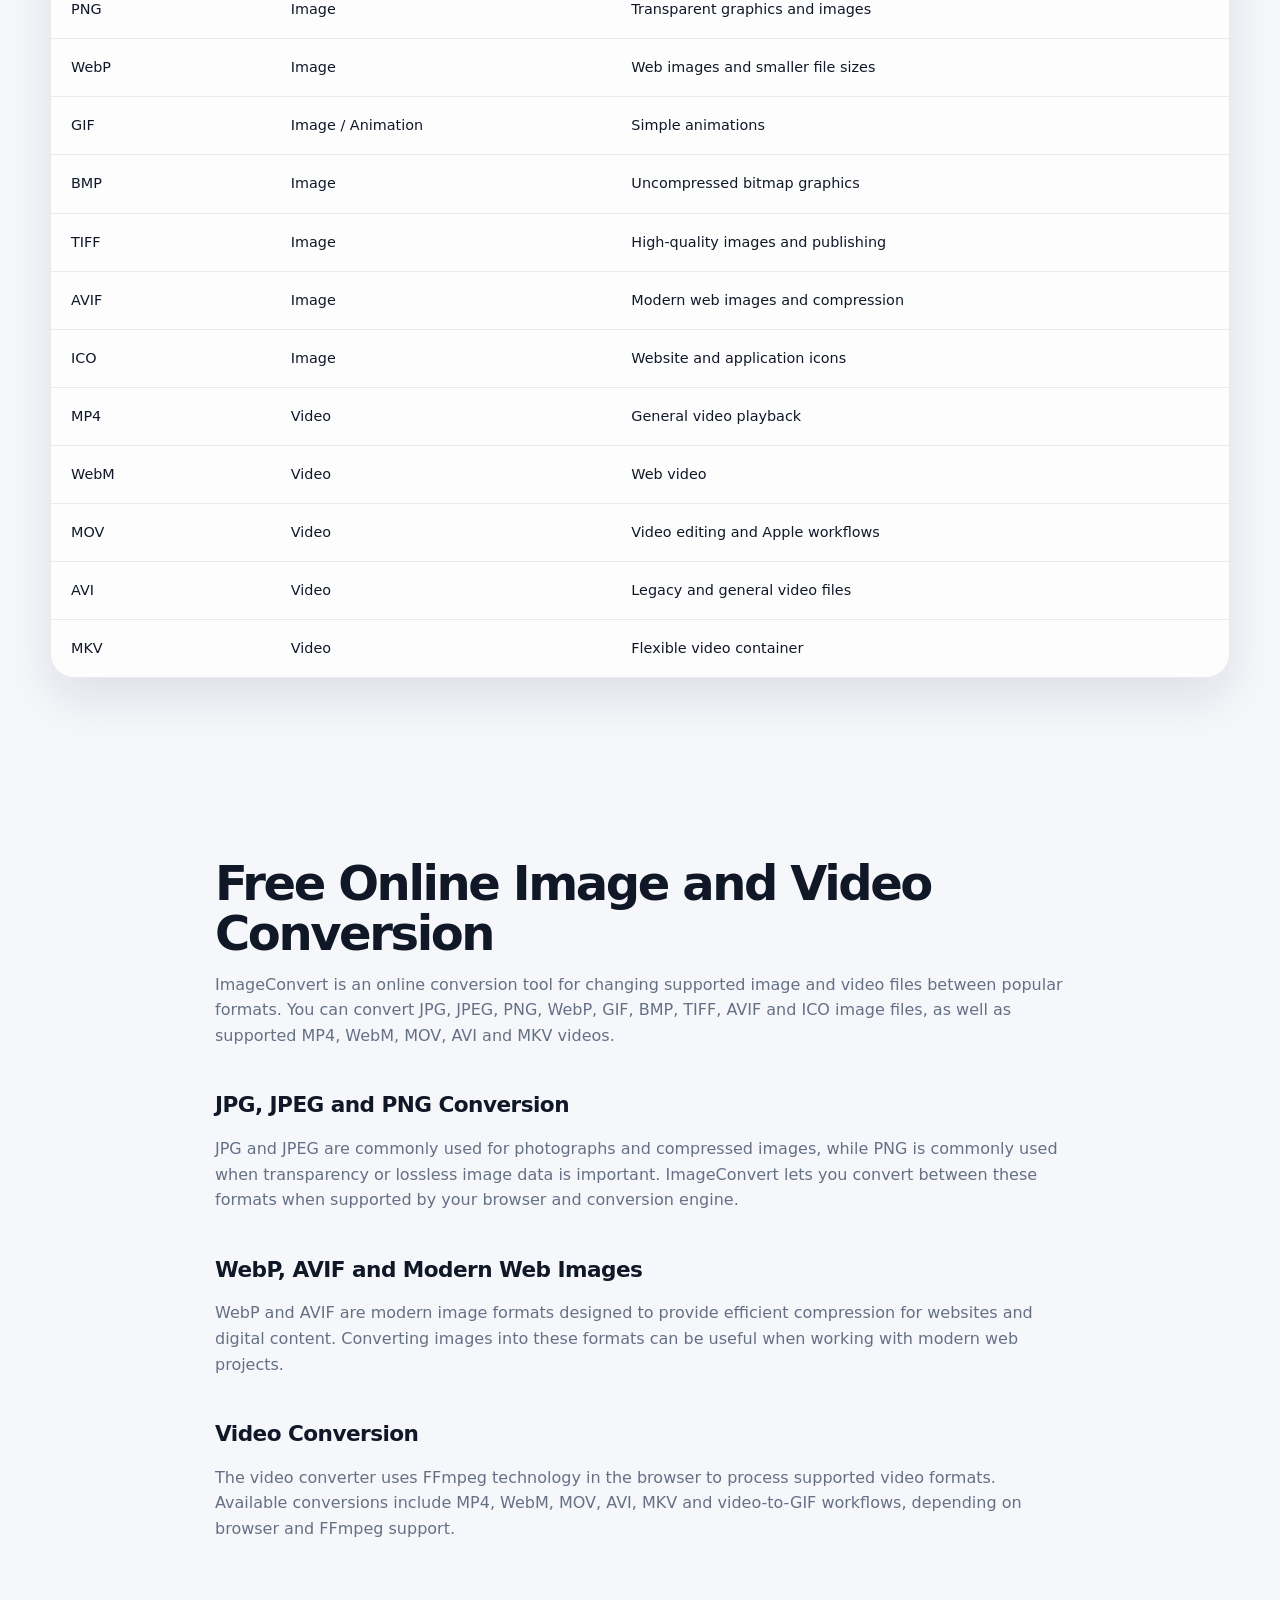
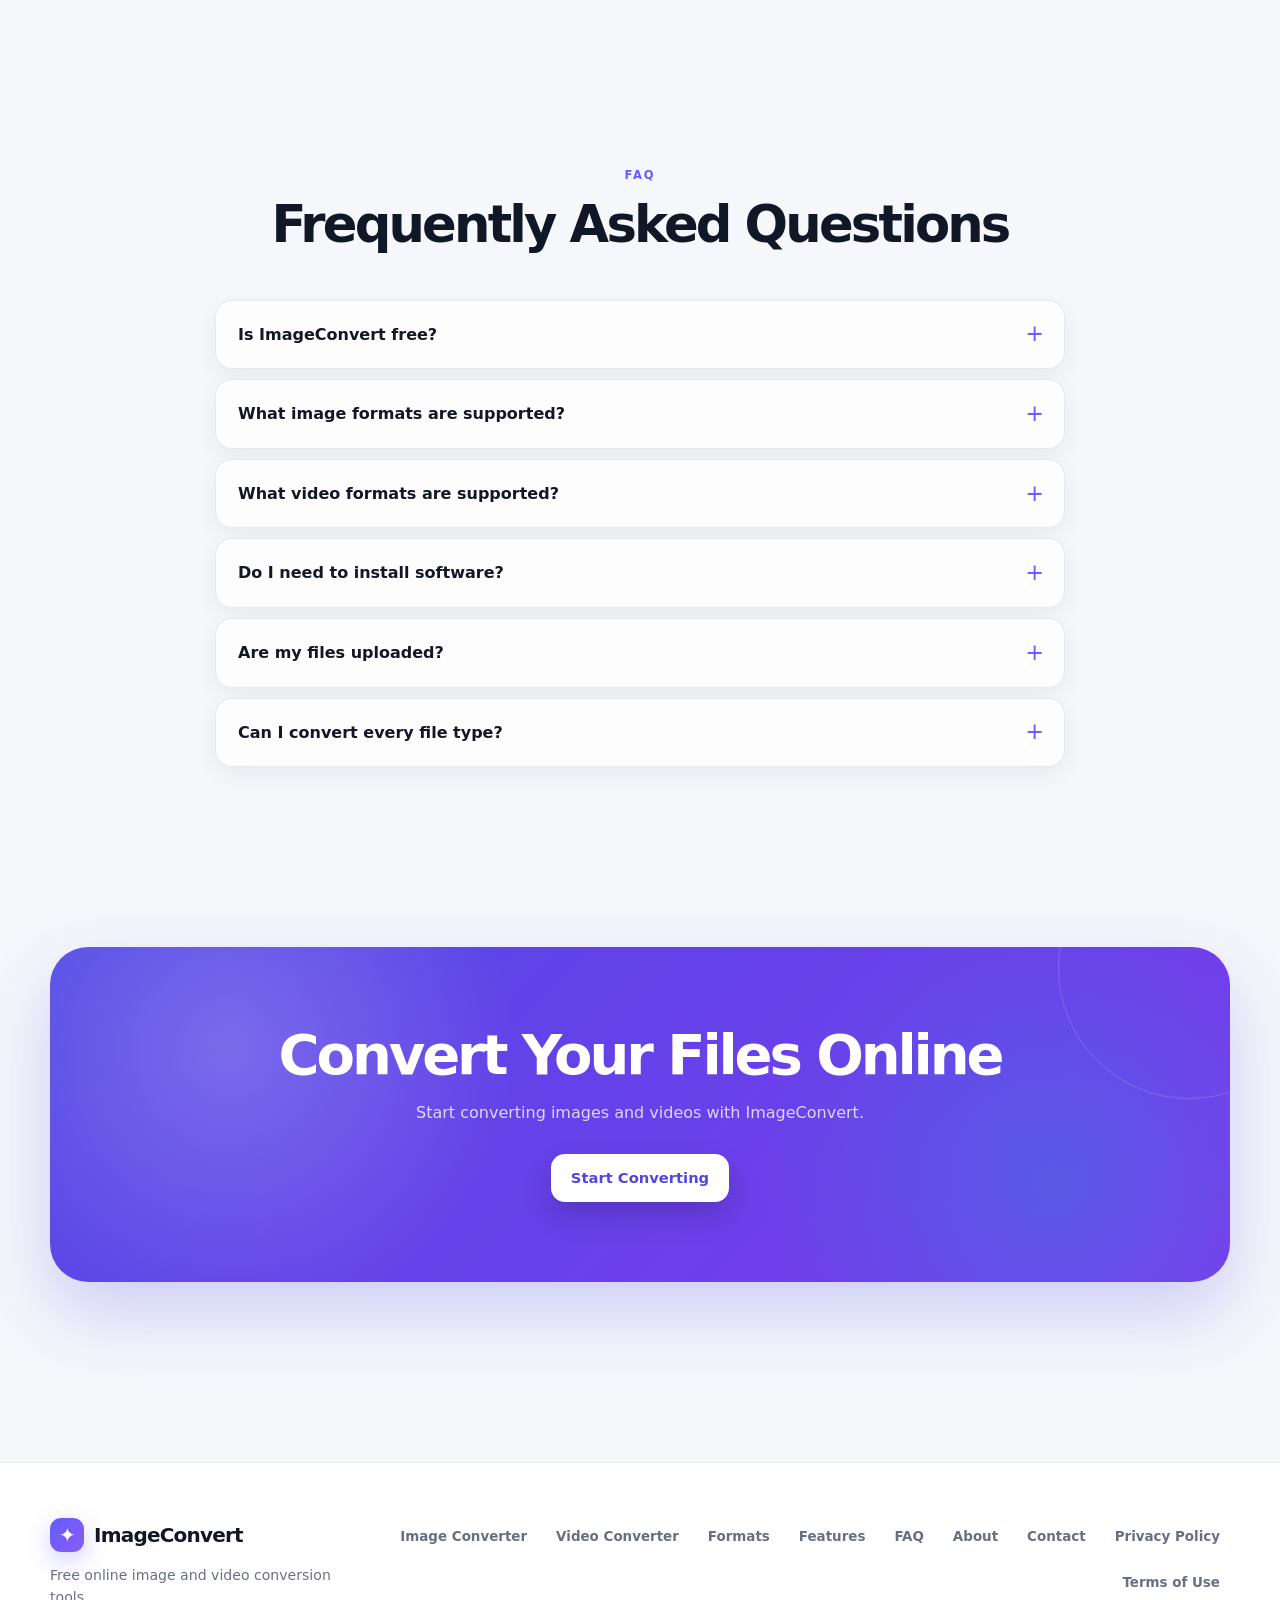
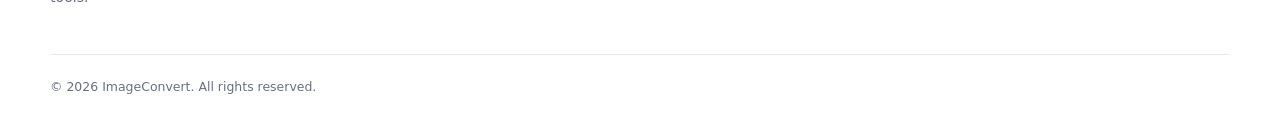
==== commit 168e3a29: "Added Guides" ====
--- a/index.html
+++ b/index.html
@@ -97,6 +97,7 @@
   </script>
 
   <link rel="stylesheet" href="style.css">
+  link:
 </head>
 
 <body>
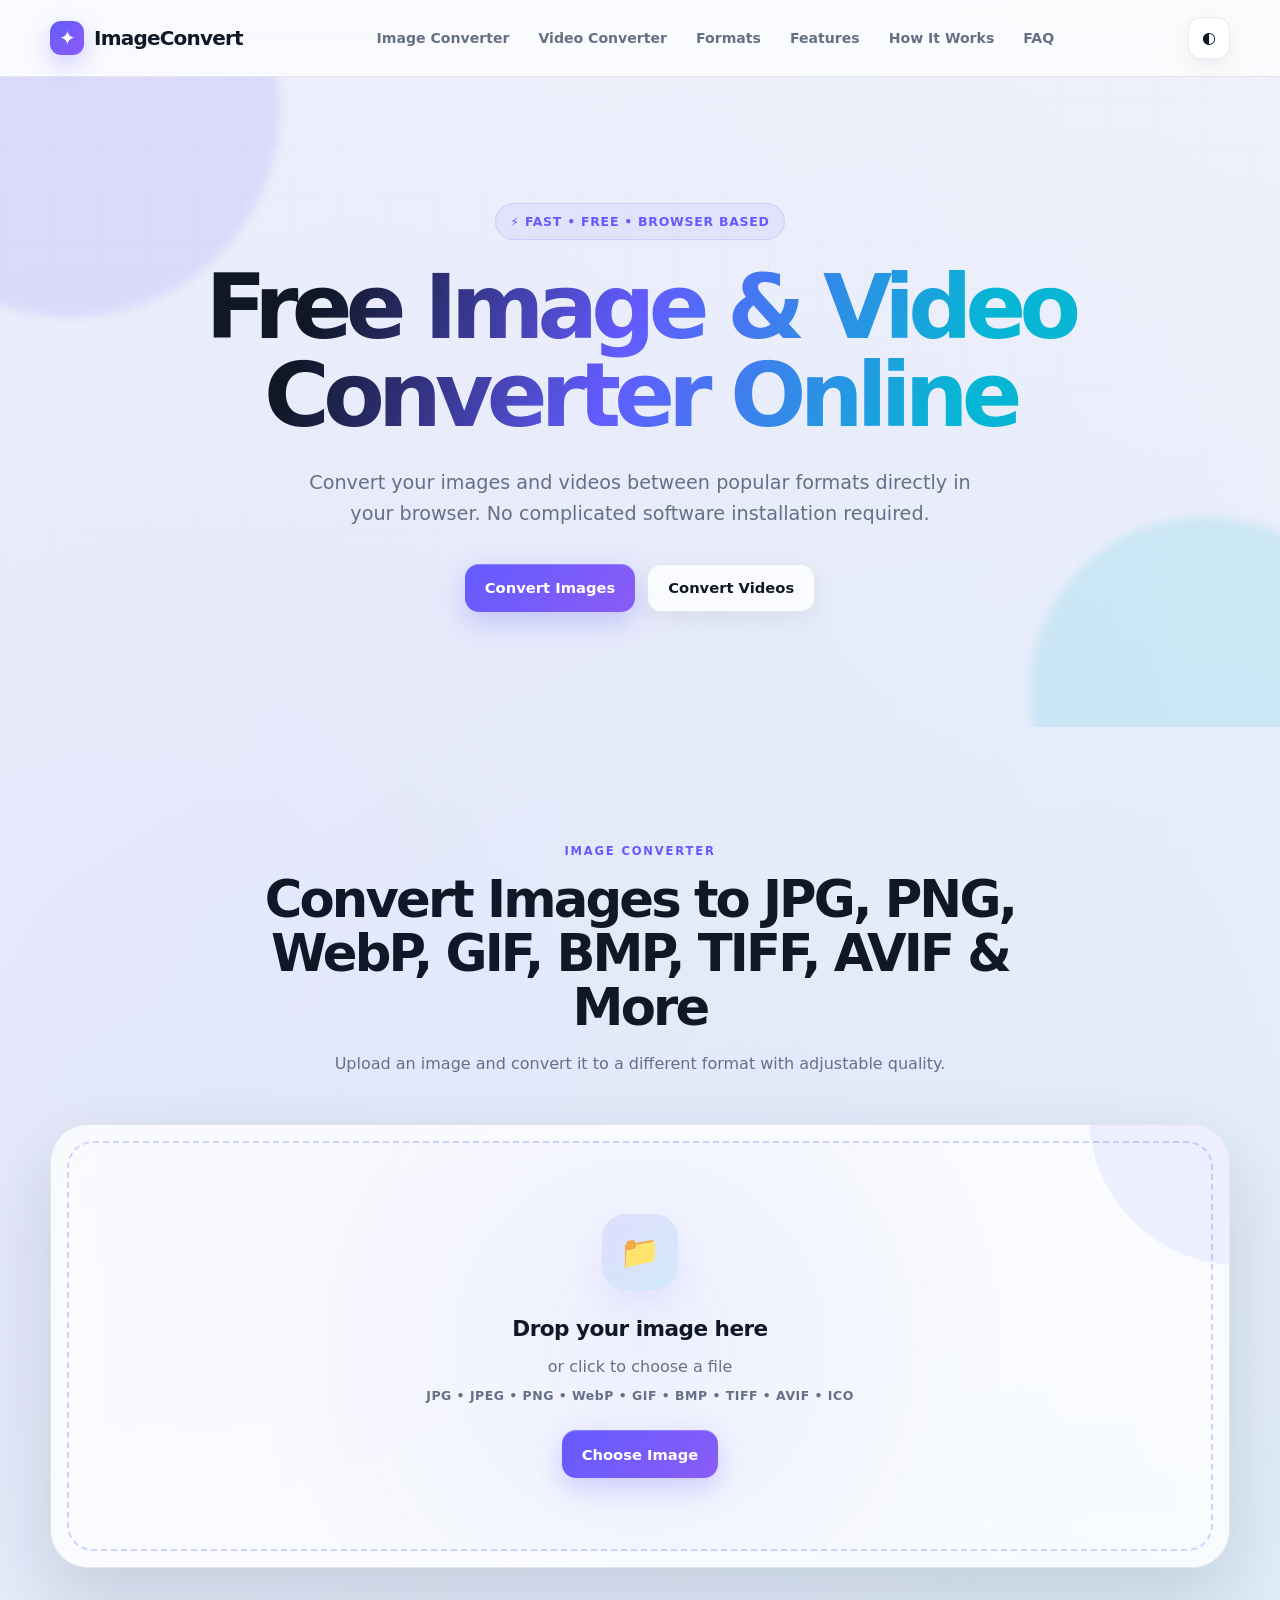
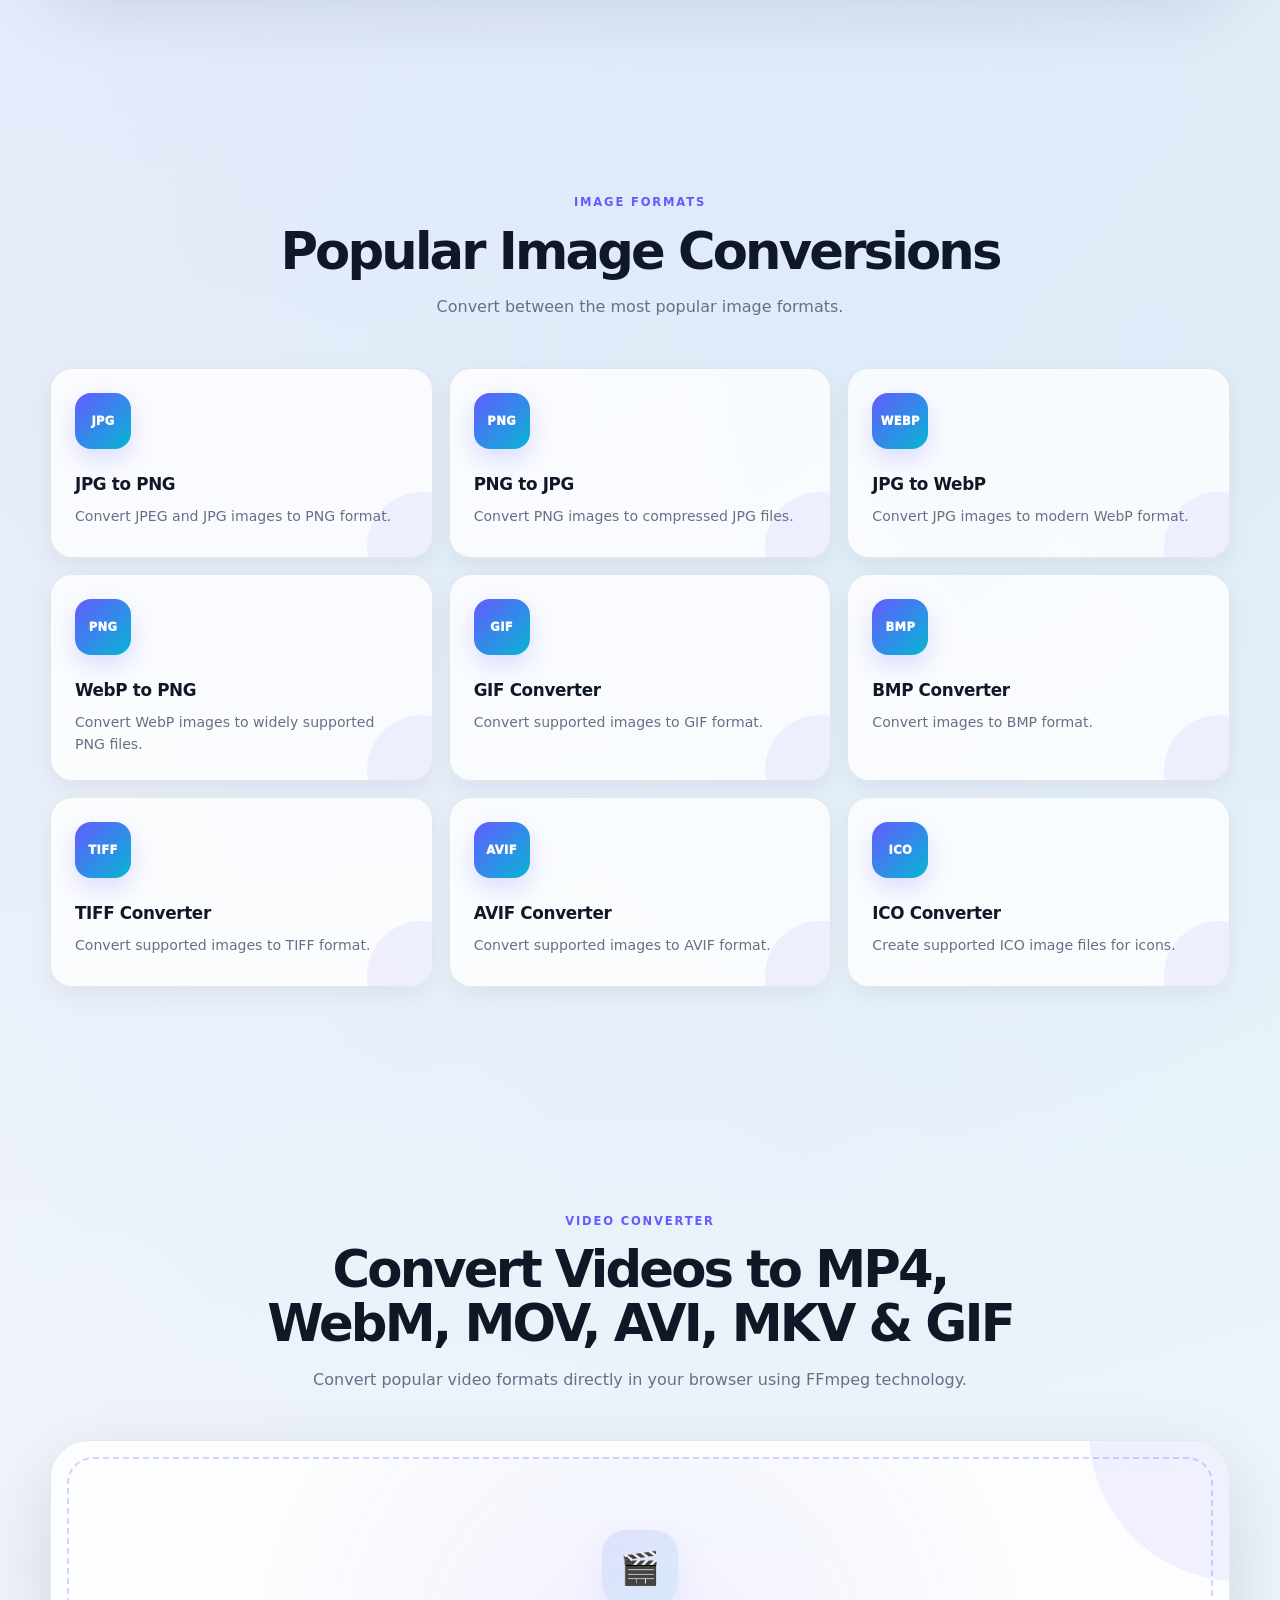
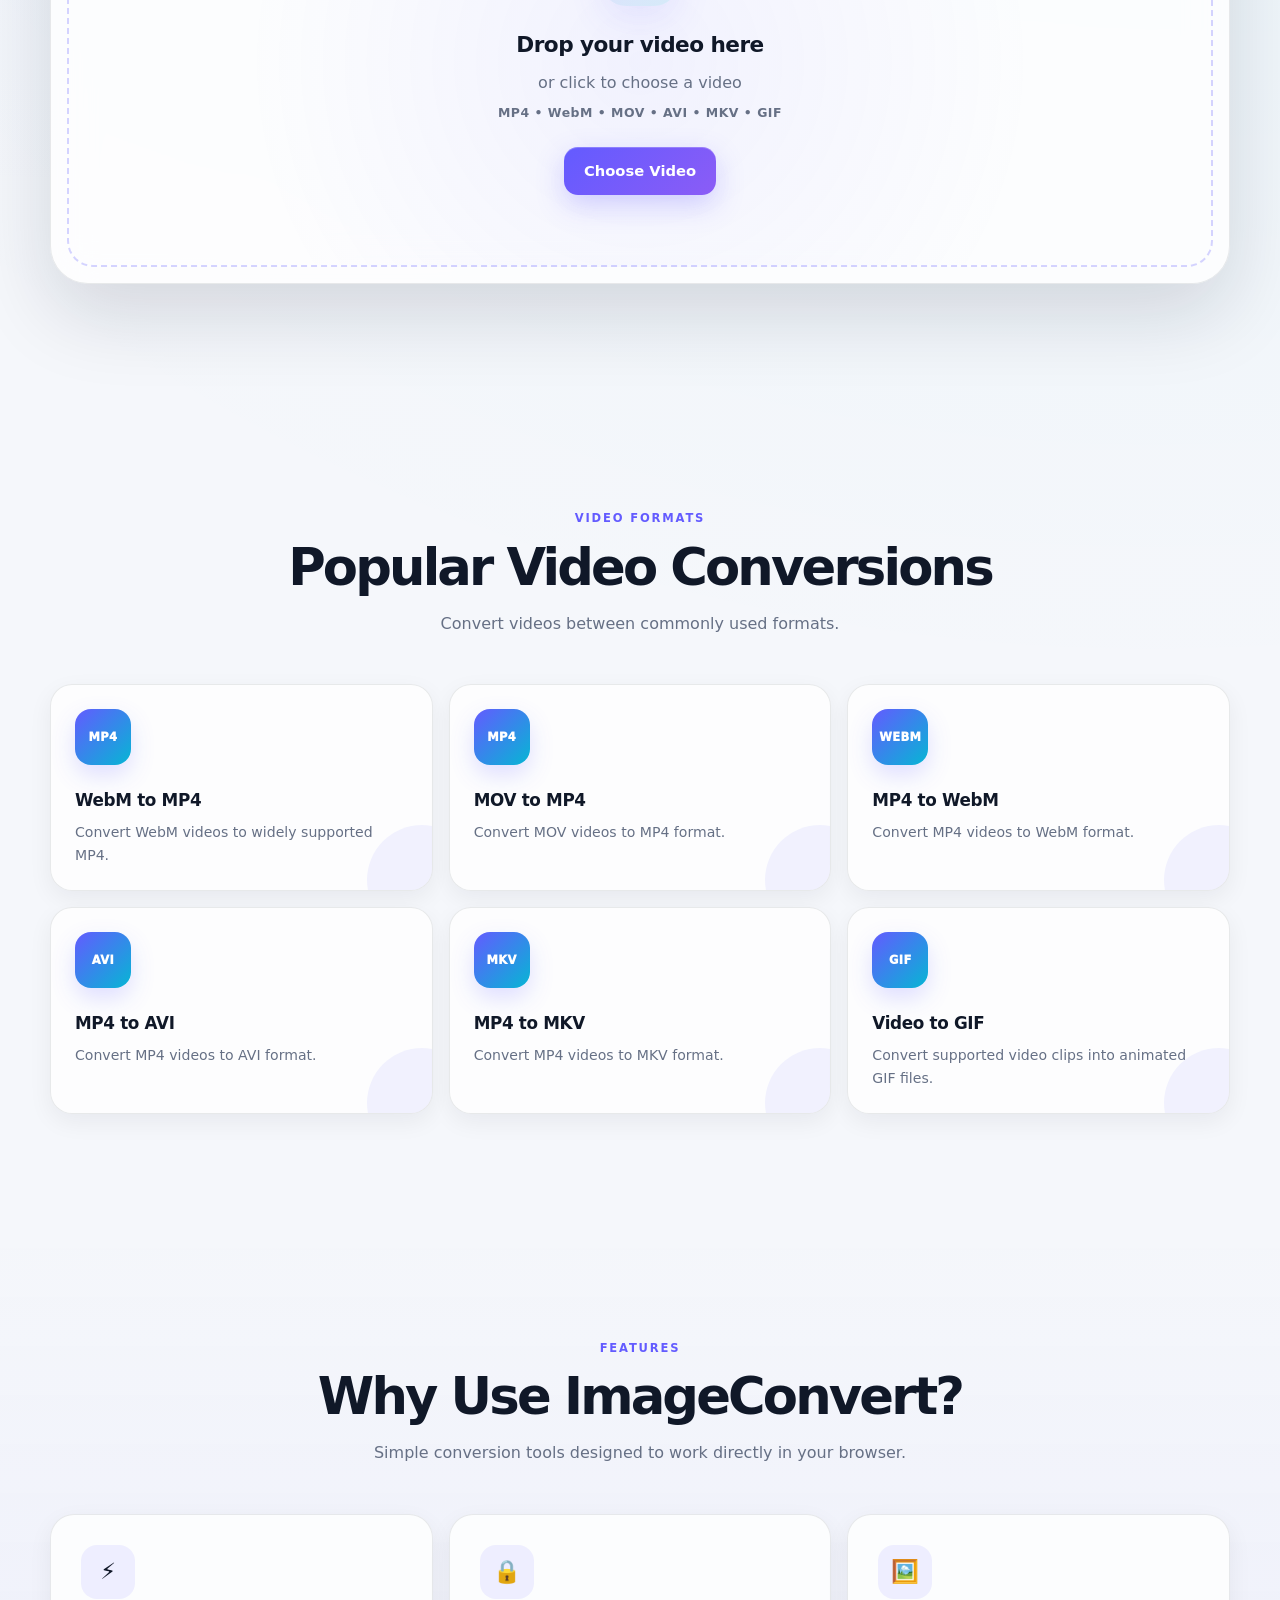
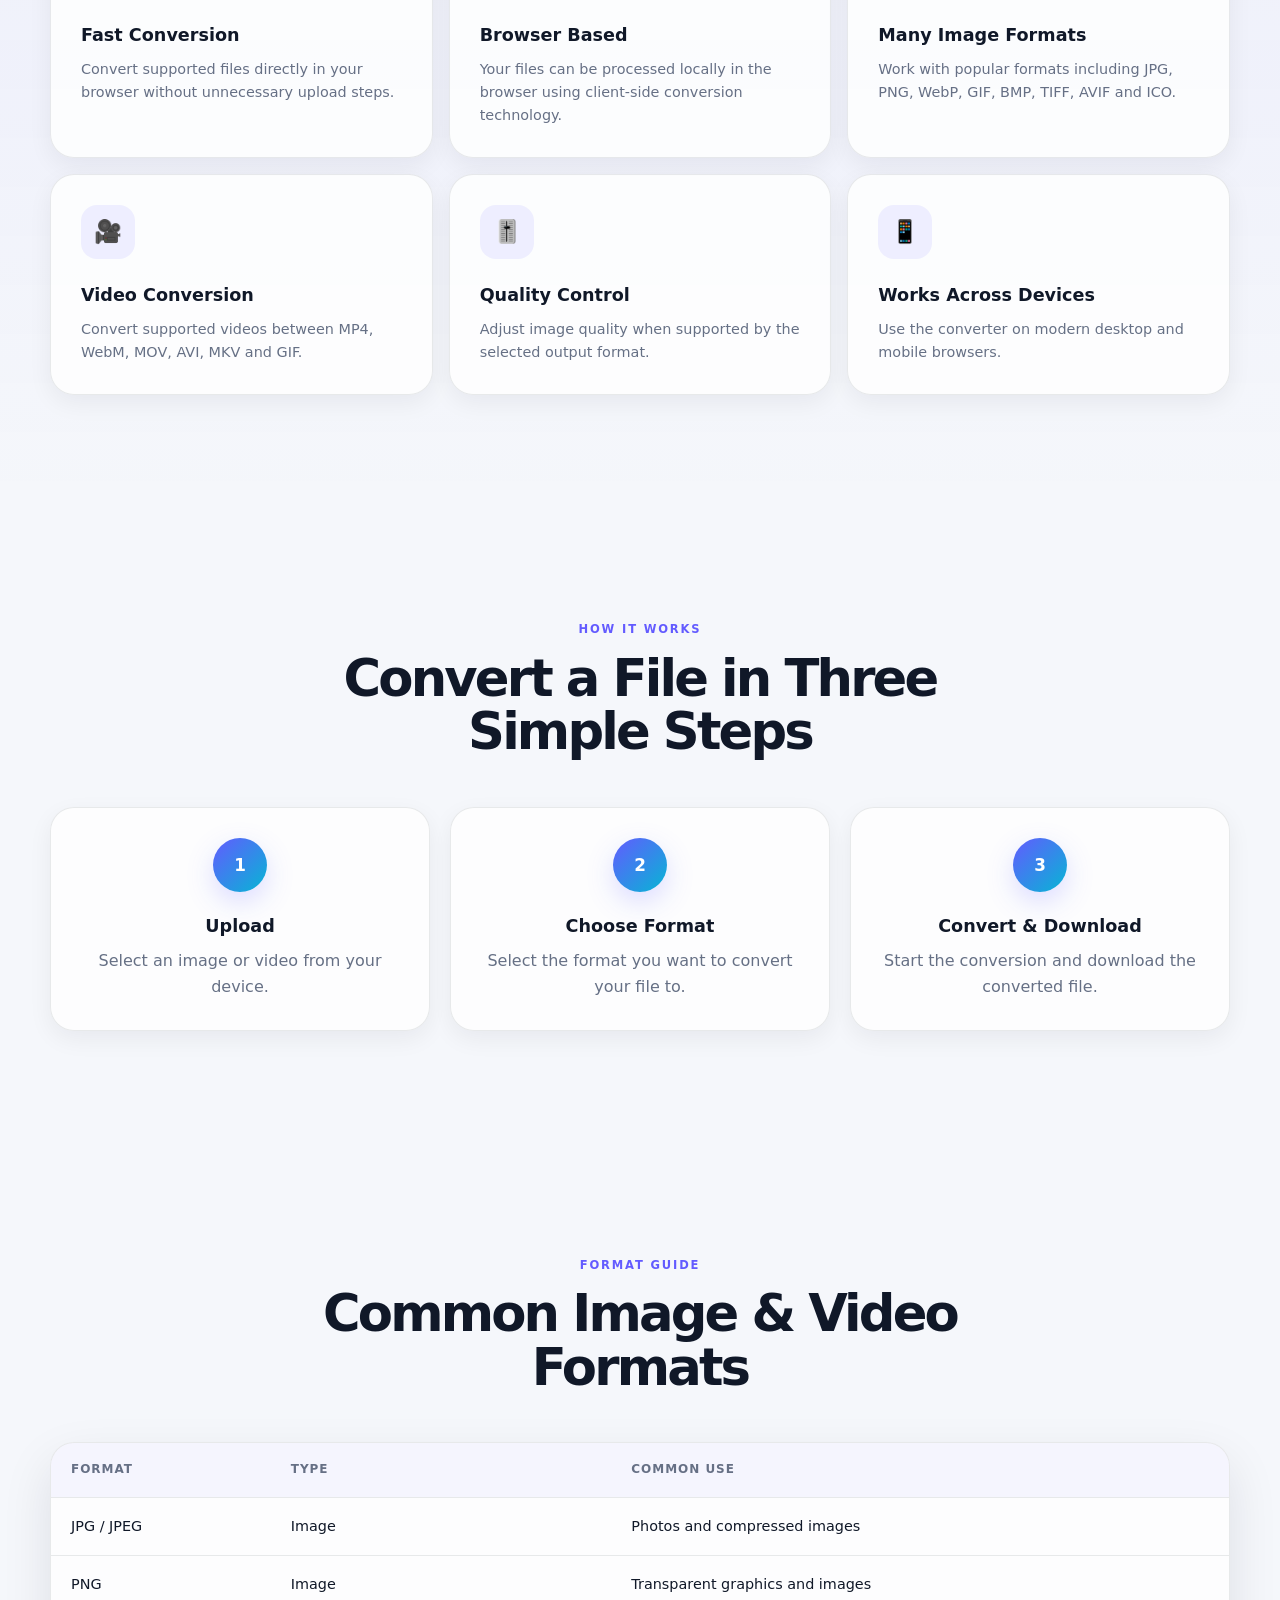
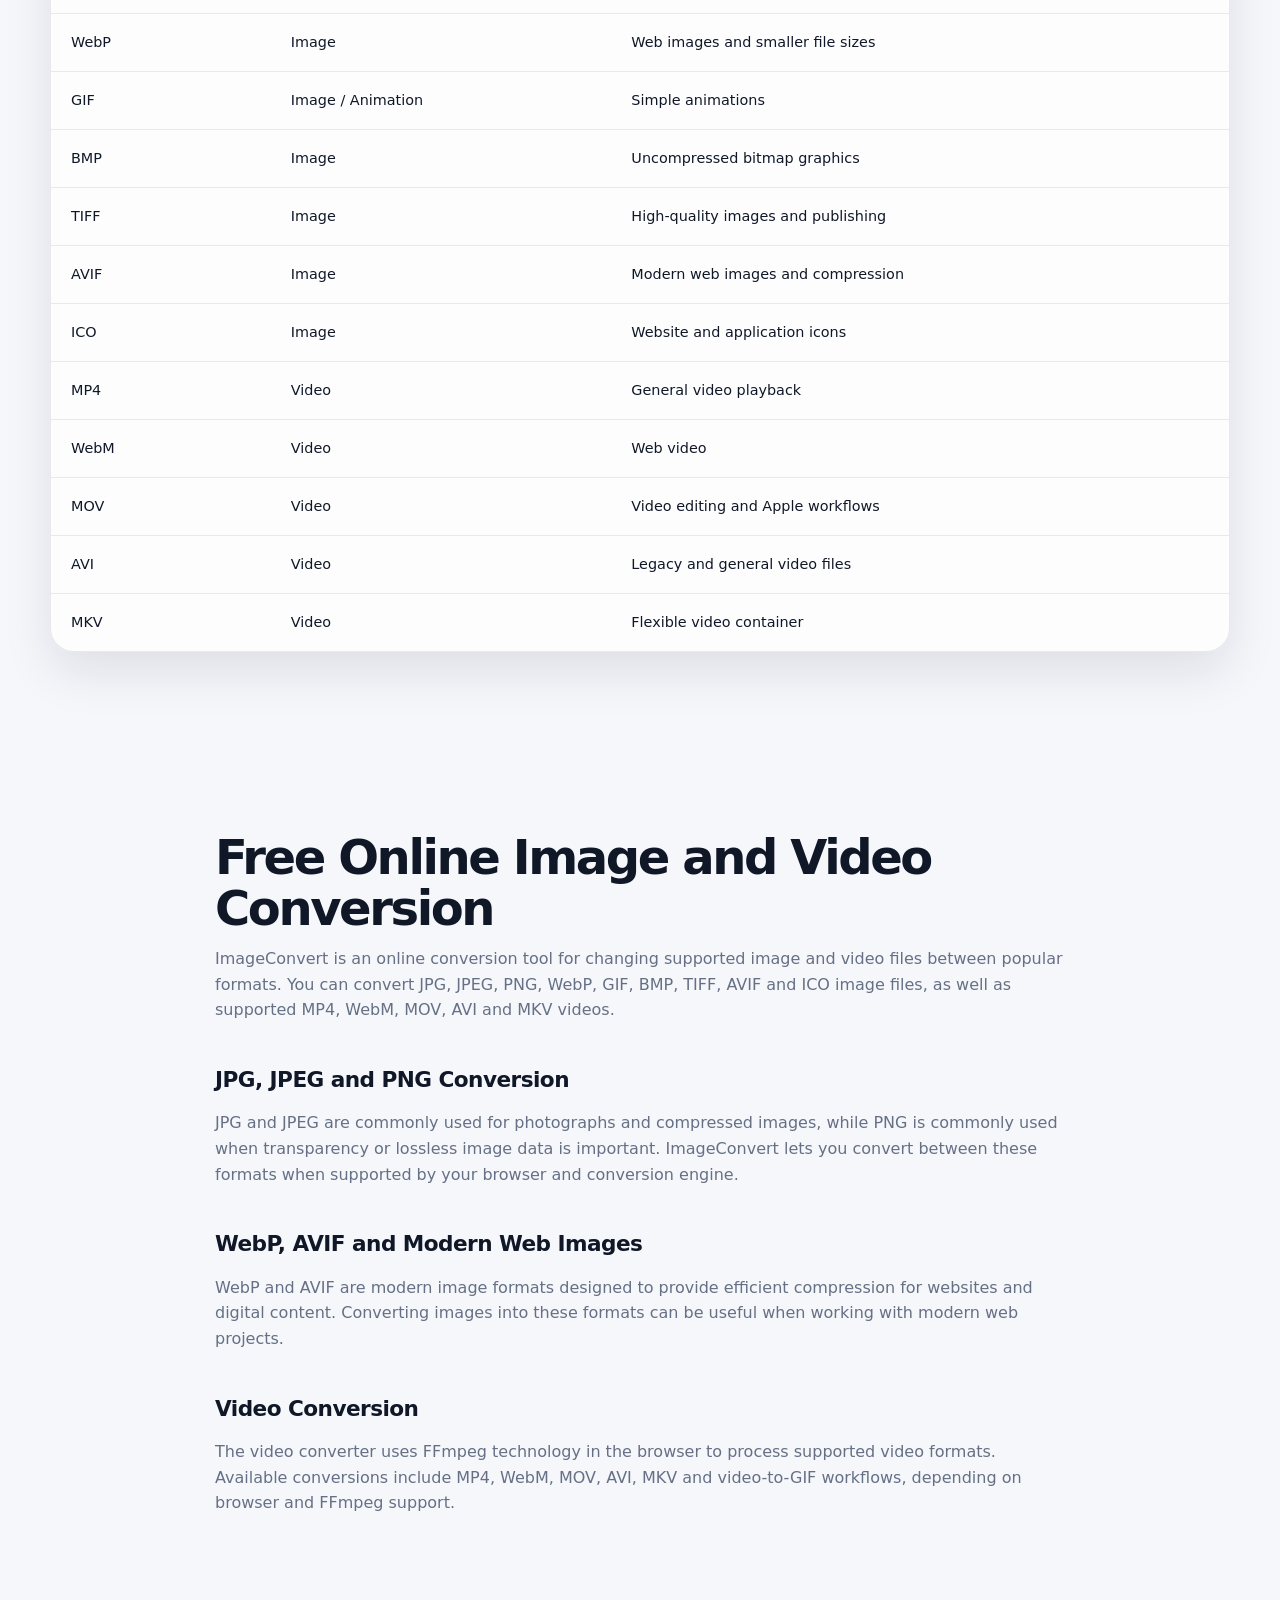
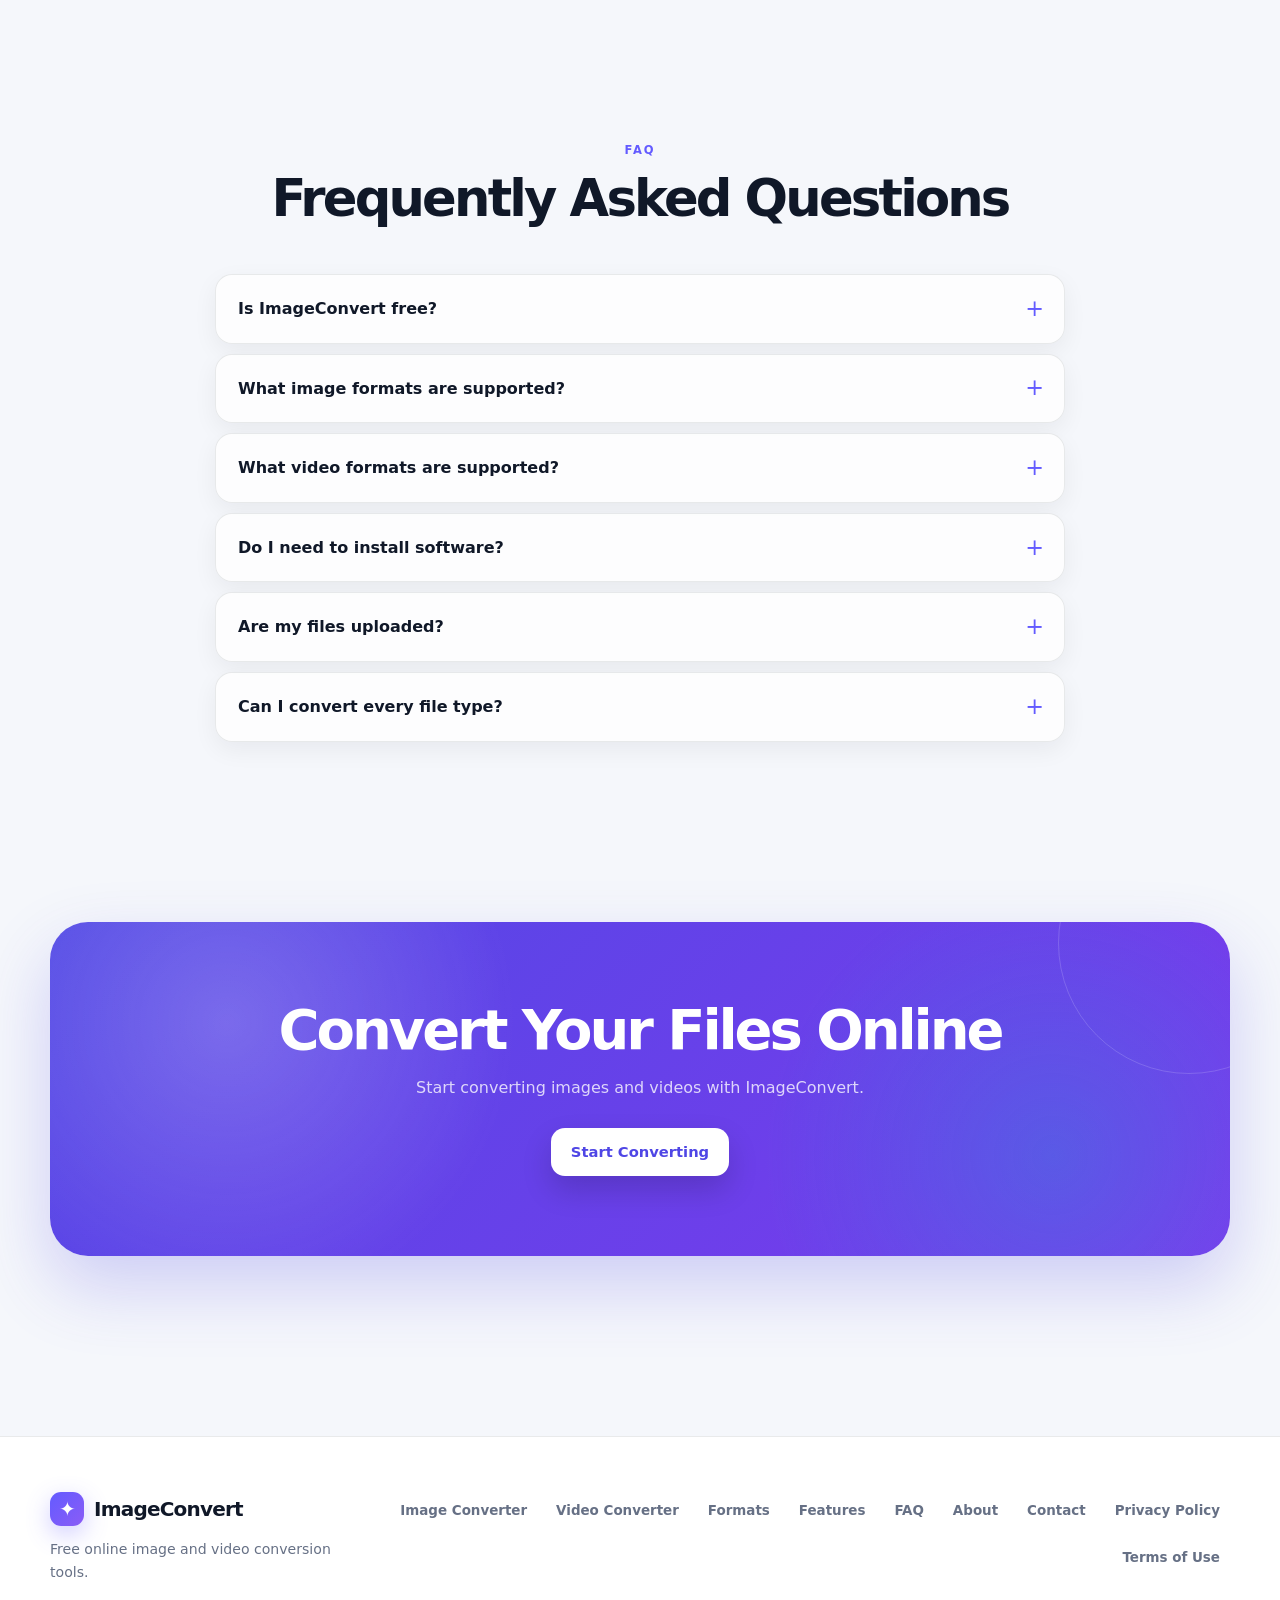
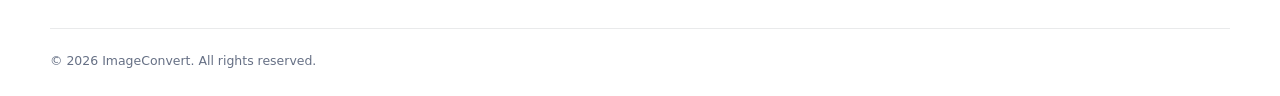
==== commit 39a97825: "Fix_Bug" ====
--- a/index.html
+++ b/index.html
@@ -97,7 +97,6 @@
   </script>
 
   <link rel="stylesheet" href="style.css">
-  link:
 </head>
 
 <body>
